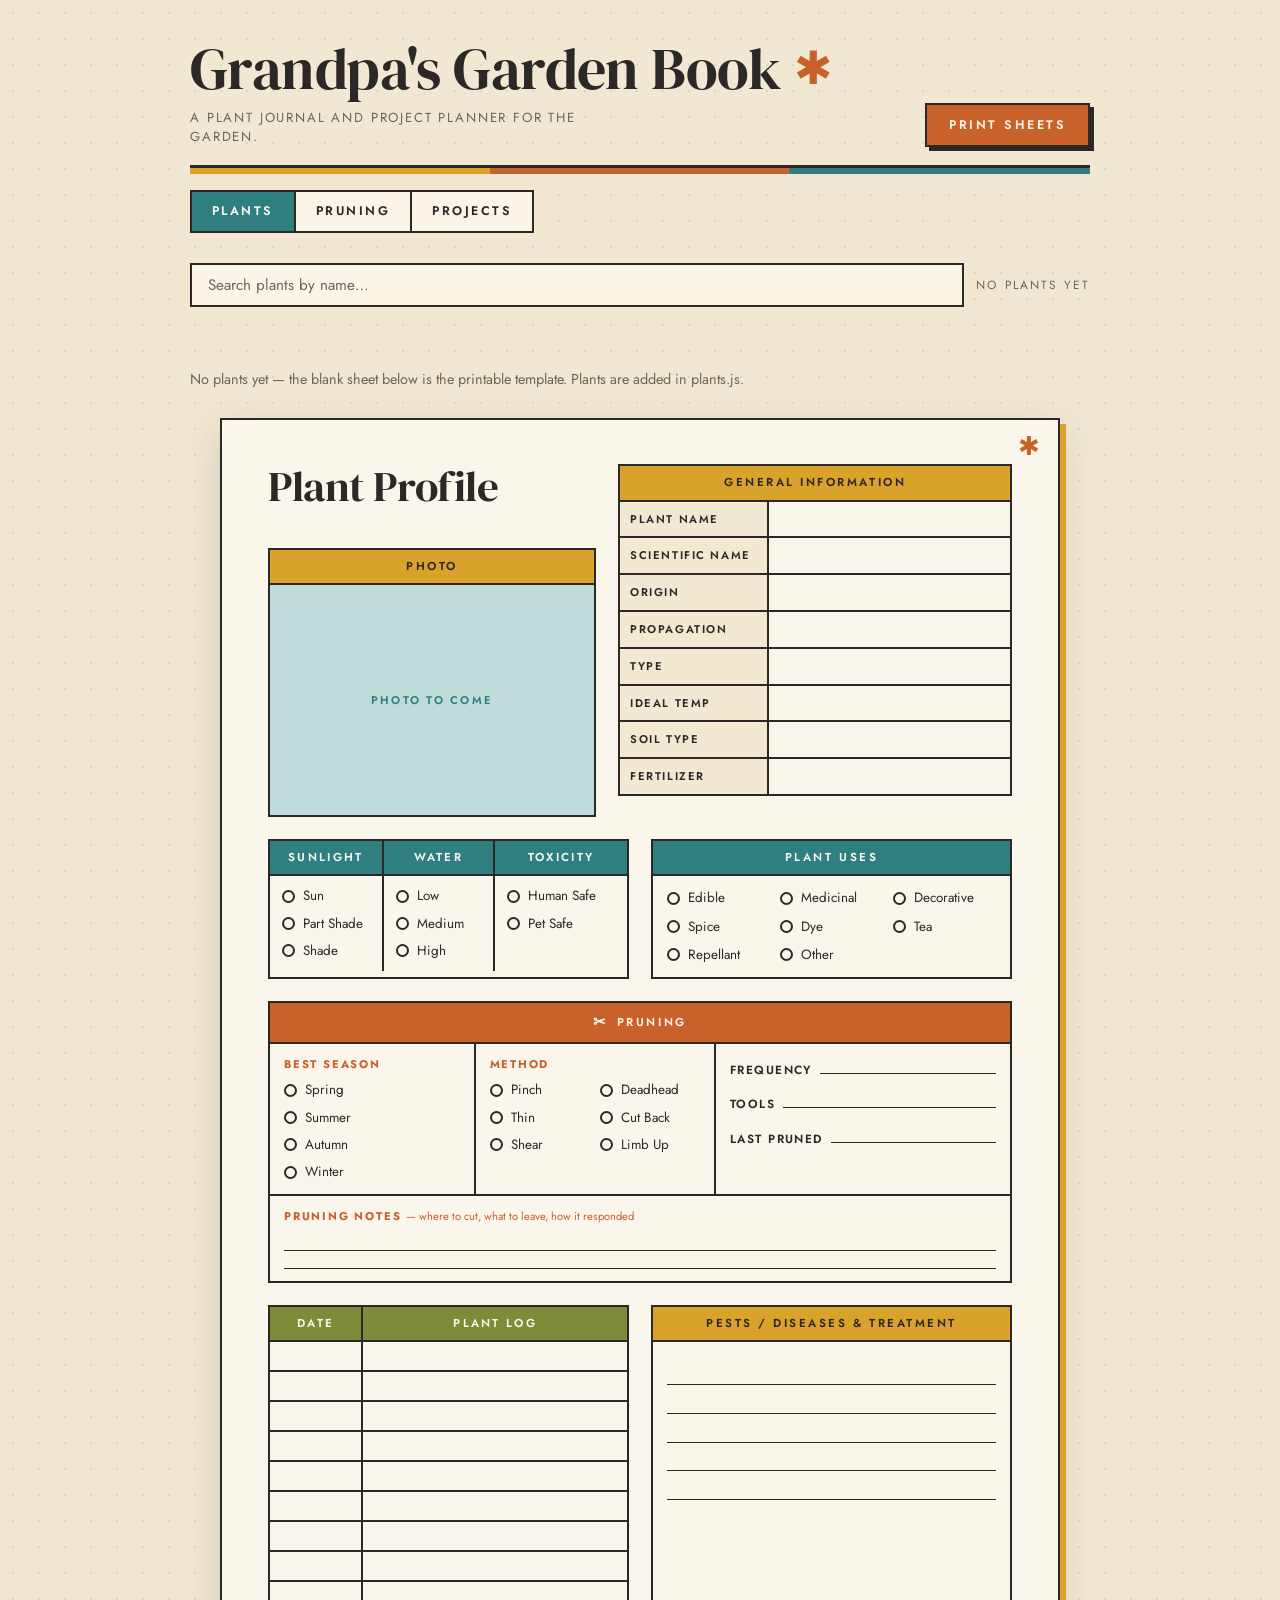
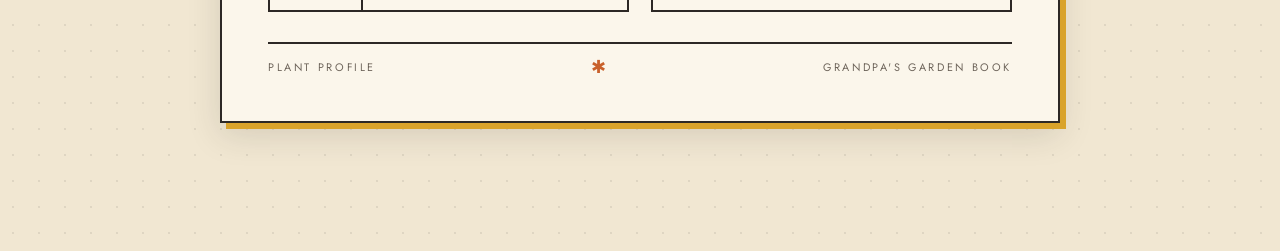
==== index.html @ 6fd049da "Restyle the site with a mid-century modern aesthetic Warm cream and walnut palette with mustard, bur" ====
<!DOCTYPE html>
<html lang="en">
<head>
<meta charset="utf-8">
<meta name="viewport" content="width=device-width, initial-scale=1">
<title>Grandpa's Garden Book</title>
<link rel="icon" href="data:image/svg+xml,<svg xmlns=%22http://www.w3.org/2000/svg%22 viewBox=%220 0 100 100%22><text y=%22.9em%22 font-size=%2290%22>🌿</text></svg>">
<link rel="preconnect" href="https://fonts.googleapis.com">
<link rel="stylesheet" href="https://fonts.googleapis.com/css2?family=DM+Serif+Display:ital@0;1&family=Jost:ital,wght@0,400;0,500;0,600;1,400&display=swap">
<link rel="stylesheet" href="styles.css">
</head>
<body>
<div class="chrome">
  <header class="site">
    <div>
      <h1 class="site-title"><a href="index.html">Grandpa's Garden Book</a> <span class="leafmark">✱</span></h1>
      <p class="site-sub">A plant journal and project planner for the garden.</p>
    </div>
    <button class="btn primary" id="print-btn">Print sheets</button>
  </header>
  <nav class="site-nav" aria-label="Sections">
    <a href="index.html" aria-current="page">Plants</a>
    <a href="pruning.html">Pruning</a>
    <a href="projects.html">Projects</a>
  </nav>
</div>

<main>
  <section class="page" id="page-profiles">
    <div class="chrome">
      <div class="toolbar">
        <div class="search-wrap">
          <input type="search" id="search" placeholder="Search plants by name…" aria-label="Search plants">
        </div>
        <span class="count" id="plant-count"></span>
      </div>
    </div>
    <div class="index-grid" id="index"></div>
    <p class="empty-note" id="empty-note" hidden></p>
    <div id="profiles"></div>
  </section>
</main>

<script src="site.js"></script>
<script src="plants.js"></script>
<script>
(function(){
  "use strict";
  var esc = GB.esc, cb = GB.cb, has = GB.has, fillLine = GB.fillLine, noteLines = GB.noteLines;

  var SUNLIGHT = ["Sun", "Part Shade", "Shade"];
  var WATER = ["Low", "Medium", "High"];
  var TOXICITY = ["Human Safe", "Pet Safe"];
  var USES = ["Edible", "Medicinal", "Decorative", "Spice", "Dye", "Tea", "Repellant", "Other"];
  var SEASONS = ["Spring", "Summer", "Autumn", "Winter"];
  var METHODS = ["Pinch", "Deadhead", "Thin", "Cut Back", "Shear", "Limb Up"];

  var plants = (typeof PLANTS !== "undefined" && Array.isArray(PLANTS)) ? PLANTS.slice() : [];
  plants.forEach(function(p, i){ p._id = p._id || (GB.slug(p.name) || "plant") + "-" + i; });
  var search = "";

  function infoRow(label, value){
    return '<tr><th scope="row">' + label + '</th><td>' + esc(value || "") + '</td></tr>';
  }
  function sortName(p){ return (p.name || "￿").toLowerCase(); }
  function visiblePlants(){
    var q = search.trim().toLowerCase();
    var list = plants.slice().sort(function(a, b){ return sortName(a) < sortName(b) ? -1 : 1; });
    if (!q) return list;
    return list.filter(function(p){
      return (p.name || "").toLowerCase().indexOf(q) !== -1 ||
             (p.scientificName || "").toLowerCase().indexOf(q) !== -1;
    });
  }

  function profileSheet(p){
    var pr = p.pruning || {};
    var log = Array.isArray(p.log) ? p.log : [];
    var logRows = "";
    var rowTotal = Math.max(9, log.length + 2);
    for (var i = 0; i < rowTotal; i++){
      var entry = log[i] || {};
      logRows += '<tr><td>' + esc(entry.date || "") + '</td><td>' + esc(entry.entry || "") + '</td></tr>';
    }

    return '' +
    '<article class="sheet" id="plant-' + esc(p._id || "blank") + '">' +
      '<div class="top-grid">' +
        '<div>' +
          '<h2 class="script-h">Plant Profile</h2>' +
          '<p class="plant-id">' + esc(p.name || "") +
            (p.scientificName ? ' <span class="sci">· ' + esc(p.scientificName) + '</span>' : '') +
          '</p>' +
          '<div class="box photo-box">' +
            '<div class="box-title">Photo</div>' +
            '<div class="photo-well">' + GB.photoImg(p.photo, p.name || "Plant photo") + '</div>' +
          '</div>' +
        '</div>' +
        '<div>' +
          '<table class="info">' +
            '<caption class="box-title">General Information</caption>' +
            infoRow("Plant Name", p.name) +
            infoRow("Scientific Name", p.scientificName) +
            infoRow("Origin", p.origin) +
            infoRow("Propagation", p.propagation) +
            infoRow("Type", p.type) +
            infoRow("Ideal Temp", p.idealTemp) +
            infoRow("Soil Type", p.soilType) +
            infoRow("Fertilizer", p.fertilizer) +
          '</table>' +
        '</div>' +
      '</div>' +

      '<div class="mid-grid">' +
        '<div class="box care-box">' +
          '<div class="care-head"><div>Sunlight</div><div>Water</div><div>Toxicity</div></div>' +
          '<div class="care-cols">' +
            '<div class="care-col"><h4>Sunlight</h4><div class="cb-row">' +
              SUNLIGHT.map(function(v){ return cb(v, p.sunlight === v); }).join("") +
            '</div></div>' +
            '<div class="care-col"><h4>Water</h4><div class="cb-row">' +
              WATER.map(function(v){ return cb(v, p.water === v); }).join("") +
            '</div></div>' +
            '<div class="care-col"><h4>Toxicity</h4><div class="cb-row">' +
              TOXICITY.map(function(v){ return cb(v, has(p.toxicity, v)); }).join("") +
            '</div></div>' +
          '</div>' +
        '</div>' +
        '<div class="box uses-box">' +
          '<div class="box-title">Plant Uses</div>' +
          '<div class="uses-grid">' +
            USES.map(function(v){ return cb(v, has(p.uses, v)); }).join("") +
          '</div>' +
        '</div>' +
      '</div>' +

      '<div class="box pruning-box">' +
        '<div class="box-title"><span class="snips" aria-hidden="true">✂</span> Pruning</div>' +
        '<div class="pruning-grid">' +
          '<div class="pruning-col">' +
            '<h4>Best Season</h4>' +
            '<div class="cb-row">' +
              SEASONS.map(function(v){ return cb(v, has(pr.seasons, v)); }).join("") +
            '</div>' +
          '</div>' +
          '<div class="pruning-col">' +
            '<h4>Method</h4>' +
            '<div class="pruning-methods">' +
              METHODS.map(function(v){ return cb(v, has(pr.methods, v)); }).join("") +
            '</div>' +
          '</div>' +
          '<div class="pruning-col">' +
            '<div class="pruning-fields">' +
              '<span class="field">Frequency ' + fillLine(pr.frequency) + '</span>' +
              '<span class="field">Tools ' + fillLine(pr.tools) + '</span>' +
              '<span class="field">Last Pruned ' + fillLine(pr.lastPruned) + '</span>' +
            '</div>' +
          '</div>' +
          '<div class="pruning-notes">' +
            '<h4>Pruning Notes <span style="font-weight:400; text-transform:none; letter-spacing:0;">— where to cut, what to leave, how it responded</span></h4>' +
            noteLines(pr.notes, 2) +
          '</div>' +
        '</div>' +
      '</div>' +

      '<div class="bottom-grid">' +
        '<div>' +
          '<table class="log">' +
            '<thead><tr><th>Date</th><th>Plant Log</th></tr></thead>' +
            '<tbody>' + logRows + '</tbody>' +
          '</table>' +
        '</div>' +
        '<div class="box">' +
          '<div class="box-title">Pests / Diseases &amp; Treatment</div>' +
          '<div class="notes-lines">' + noteLines(p.pests, 5) + '</div>' +
        '</div>' +
      '</div>' +

      '<footer class="sheet-foot"><span>Plant Profile</span><span class="leafmark">✱</span><span>Grandpa\'s Garden Book</span></footer>' +
    '</article>';
  }

  var elIndex = document.getElementById("index");
  var elProfiles = document.getElementById("profiles");
  var elCount = document.getElementById("plant-count");
  var elEmpty = document.getElementById("empty-note");

  function render(){
    var list = visiblePlants();
    var total = plants.length;

    elCount.textContent = total === 0 ? "No plants yet"
      : (list.length === total ? total + (total === 1 ? " plant" : " plants")
        : list.length + " of " + total + " plants");

    elIndex.innerHTML = list.map(function(p){
      return '<button type="button" class="index-card" data-goto="' + esc(p._id) + '">' +
        '<span class="index-thumb">' + (p.photo
          ? '<img src="' + esc(p.photo) + '" alt="" loading="lazy" onerror="this.hidden=true">'
          : '<span aria-hidden="true">🌱</span>') + '</span>' +
        '<span><span class="index-name">' + esc(p.name || "Unnamed") + '</span>' +
        (p.scientificName ? '<br><span class="index-sci">' + esc(p.scientificName) + '</span>' : '') +
        '</span></button>';
    }).join("");

    if (total === 0){
      elEmpty.hidden = false;
      elEmpty.textContent = "No plants yet — the blank sheet below is the printable template. Plants are added in plants.js.";
      elProfiles.innerHTML = profileSheet({});
    } else {
      elEmpty.hidden = list.length !== 0;
      elEmpty.textContent = "No plants match your search.";
      elProfiles.innerHTML = list.map(profileSheet).join("");
    }
  }

  document.addEventListener("click", function(ev){
    var goto = ev.target.closest("[data-goto]");
    if (!goto) return;
    var sheet = document.getElementById("plant-" + goto.getAttribute("data-goto"));
    if (sheet) sheet.scrollIntoView({ behavior: "smooth", block: "start" });
  });
  document.getElementById("search").addEventListener("input", function(ev){
    search = ev.target.value;
    render();
  });
  document.getElementById("print-btn").addEventListener("click", function(){ window.print(); });

  render();
})();
</script>
</body>
</html>
---- styles.css ----
/* =====================================================================
   Grandpa's Garden Book — shared styles
   Mid-century modern: warm cream and walnut, mustard / burnt orange /
   olive / teal accents, geometric type, colour-band headers, hard
   offset shadows, and an atomic starburst as the house mark.
   ===================================================================== */

:root{
  --desk:#F1E7D2;          /* warm cream ground */
  --desk-deep:#E3D6BA;
  --ink:#2C2825;           /* walnut charcoal */
  --ink-soft:#6E655B;
  --walnut:#5A3E2B;
  --olive:#7E8C3A;
  --olive-dark:#5F6B2A;
  --mustard:#D9A32B;
  --mustard-soft:#F1D68A;
  --orange:#C9612B;
  --orange-soft:#F2C9AE;
  --teal:#2F7F80;
  --teal-soft:#BFDCDA;
  --hairline:#CDBF9F;
  --card:#FBF5E8;
  --paper:#FBF6EB;
  --line:#2C2825;
  --shadow:6px 6px 0 var(--mustard);
  --shadow-soft:0 12px 32px rgba(44,40,37,.14);
  --font-body:"Jost", "Futura", "Century Gothic", "Trebuchet MS", sans-serif;
  --font-display:"DM Serif Display", "Bodoni MT", "Didot", Georgia, serif;
  --leaf:var(--olive);            /* kept for legacy selectors */
  --leaf-dark:var(--olive-dark);
  --clay:var(--orange);
}
@media (prefers-color-scheme: dark){
  :root:not([data-theme="light"]){
    --desk:#26221E;
    --desk-deep:#1C1916;
    --ink:#F1E7D2;
    --ink-soft:#B8AA95;
    --hairline:#4A4138;
    --card:#332D28;
    --shadow:6px 6px 0 var(--orange);
    --shadow-soft:0 12px 32px rgba(0,0,0,.5);
  }
}
:root[data-theme="dark"]{
  --desk:#26221E;
  --desk-deep:#1C1916;
  --ink:#F1E7D2;
  --ink-soft:#B8AA95;
  --hairline:#4A4138;
  --card:#332D28;
  --shadow:6px 6px 0 var(--orange);
  --shadow-soft:0 12px 32px rgba(0,0,0,.5);
}

*{ box-sizing:border-box; }
body{
  margin:0;
  background-color:var(--desk);
  /* faint atomic-era dot grid */
  background-image:radial-gradient(color-mix(in srgb, var(--ink) 9%, transparent) 1px, transparent 1.2px);
  background-size:26px 26px;
  color:var(--ink);
  font-family:var(--font-body);
  font-size:15.5px;
  line-height:1.5;
  padding-block:0 72px;
  padding-inline:16px;
}
a{ color:var(--teal); }
img{ max-width:100%; }

/* ---------- site chrome ---------- */
.chrome{ max-width:900px; margin:0 auto; }
header.site{
  display:flex;
  flex-wrap:wrap;
  align-items:flex-end;
  justify-content:space-between;
  gap:12px 24px;
  padding-block:40px 18px;
  border-bottom:3px solid var(--ink);
  margin-bottom:16px;
  position:relative;
}
header.site::after{
  /* mustard / orange / teal stripe under the rule */
  content:"";
  position:absolute;
  left:0; right:0; bottom:-9px;
  height:6px;
  background:linear-gradient(90deg, var(--mustard) 0 33.3%, var(--orange) 33.3% 66.6%, var(--teal) 66.6% 100%);
}
.site-title{
  margin:0;
  font-family:var(--font-display);
  font-weight:400;
  font-size:clamp(2.3rem, 6vw, 3.6rem);
  line-height:1;
  letter-spacing:-.01em;
  color:var(--ink);
  text-wrap:balance;
}
.site-title a{ color:inherit; text-decoration:none; }
.site-title .leafmark{ color:var(--orange); font-size:.8em; vertical-align:.1em; }
.site-sub{
  margin:10px 0 0;
  color:var(--ink-soft);
  max-width:56ch;
  font-size:.82rem;
  letter-spacing:.14em;
  text-transform:uppercase;
}

nav.site-nav{
  display:flex;
  flex-wrap:wrap;
  gap:0;
  margin:22px 0 30px;
  border:2px solid var(--ink);
  width:max-content;
  max-width:100%;
  background:var(--card);
}
nav.site-nav a{
  text-decoration:none;
  color:var(--ink);
  font-weight:600;
  font-size:.78rem;
  letter-spacing:.2em;
  text-transform:uppercase;
  padding:10px 20px;
  border-right:2px solid var(--ink);
}
nav.site-nav a:last-child{ border-right:none; }
nav.site-nav a:hover{ background:var(--mustard-soft); color:var(--ink); }
nav.site-nav a[aria-current="page"]{ color:#FBF6EB; background:var(--teal); }
nav.site-nav a:focus-visible{ outline:2px solid var(--orange); outline-offset:-4px; }

.btn{
  font-family:var(--font-body);
  font-weight:600;
  font-size:.78rem;
  letter-spacing:.2em;
  text-transform:uppercase;
  border-radius:0;
  padding:11px 22px;
  cursor:pointer;
  border:2px solid var(--ink);
  background:var(--card);
  color:var(--ink);
  text-decoration:none;
  display:inline-block;
  box-shadow:4px 4px 0 var(--ink);
  transition:transform .08s, box-shadow .08s;
}
.btn:hover{ transform:translate(2px, 2px); box-shadow:2px 2px 0 var(--ink); }
.btn:active{ transform:translate(4px, 4px); box-shadow:none; }
.btn.primary{ background:var(--orange); color:#FBF6EB; }
.btn:focus-visible{ outline:2px solid var(--teal); outline-offset:3px; }
.btn.small{ padding:5px 14px; font-size:.68rem; box-shadow:3px 3px 0 var(--ink); }
.btn.danger{ background:var(--orange-soft); }

/* ---------- toolbar + index ---------- */
.toolbar{
  display:flex;
  flex-wrap:wrap;
  align-items:center;
  gap:12px;
  margin-bottom:22px;
}
.search-wrap{ flex:1; min-width:200px; position:relative; }
.search-wrap input{
  width:100%;
  font-family:var(--font-body);
  font-size:.95rem;
  color:var(--ink);
  background:var(--card);
  border:2px solid var(--ink);
  border-radius:0;
  padding:9px 16px;
}
.search-wrap input::placeholder{ color:var(--ink-soft); }
.search-wrap input:focus-visible{ outline:none; box-shadow:4px 4px 0 var(--mustard); }
.count{
  font-size:.74rem;
  letter-spacing:.18em;
  text-transform:uppercase;
  color:var(--ink-soft);
  white-space:nowrap;
}

.index-grid{
  display:grid;
  grid-template-columns:repeat(auto-fill, minmax(200px, 1fr));
  gap:14px;
  max-width:900px;
  margin:0 auto 40px;
}
.index-card{
  display:flex;
  align-items:center;
  gap:12px;
  text-align:left;
  font-family:var(--font-body);
  background:var(--card);
  border:2px solid var(--ink);
  border-radius:0;
  padding:10px 12px;
  cursor:pointer;
  color:var(--ink);
  box-shadow:4px 4px 0 var(--olive);
}
.index-card:hover{ box-shadow:4px 4px 0 var(--mustard); }
.index-card:focus-visible{ outline:2px solid var(--teal); outline-offset:2px; }
.index-thumb{
  width:46px; height:46px;
  flex:none;
  border-radius:50%;
  background:var(--mustard);
  border:2px solid var(--ink);
  overflow:hidden;
  display:flex;
  align-items:center;
  justify-content:center;
  font-size:1.2rem;
}
.index-thumb img{ width:100%; height:100%; object-fit:cover; display:block; }
.index-name{ font-weight:600; font-size:.95rem; line-height:1.25; }
.index-sci{ font-style:italic; font-size:.78rem; color:var(--ink-soft); line-height:1.3; font-family:var(--font-display); }
.empty-note{
  max-width:900px;
  margin:0 auto 28px;
  color:var(--ink-soft);
  font-size:.9rem;
}

/* ---------- printable sheets ---------- */
/* Sheets are paper: they stay cream in both themes, like the printed page they become. */
.sheet{
  background:var(--paper);
  color:#2C2825;
  max-width:840px;
  margin:0 auto 56px;
  padding:44px 46px 40px;
  border:2px solid #2C2825;
  box-shadow:var(--shadow), var(--shadow-soft);
  border-radius:0;
  position:relative;
}
.sheet, .sheet *{ --line:#2C2825; }
.sheet a{ color:#2F7F80; }
.sheet::before{
  /* starburst in the corner */
  content:"✱";
  position:absolute;
  top:14px; right:18px;
  font-size:1.6rem;
  line-height:1;
  color:var(--orange);
}

.script-h{
  font-family:var(--font-display);
  font-weight:400;
  font-size:2.7rem;
  line-height:1;
  letter-spacing:-.01em;
  margin:0 0 6px;
  color:#2C2825;
}
.plant-id{
  font-weight:600;
  font-size:.82rem;
  letter-spacing:.16em;
  text-transform:uppercase;
  margin:2px 0 0;
  min-height:1.4em;
}
.plant-id .sci{
  font-weight:400;
  font-style:italic;
  color:#6E655B;
  text-transform:none;
  letter-spacing:0;
  font-family:var(--font-display);
  font-size:1rem;
}

.box{ border:2px solid var(--line); background:#FBF6EB; }
.box-title{
  font-weight:600;
  font-size:.72rem;
  letter-spacing:.22em;
  text-transform:uppercase;
  text-align:center;
  border-bottom:2px solid var(--line);
  padding:8px 10px;
  background:var(--mustard);
  color:#2C2825;
}

.top-grid{
  display:grid;
  grid-template-columns:5fr 6fr;
  gap:22px;
  margin-bottom:22px;
}
.photo-box{ margin-top:16px; display:flex; flex-direction:column; }
.photo-well{
  flex:1;
  min-height:230px;
  display:flex;
  align-items:center;
  justify-content:center;
  overflow:hidden;
  background:var(--teal-soft);
}
.photo-well img{ width:100%; height:100%; object-fit:cover; display:block; }
.photo-hint{
  font-size:.7rem;
  letter-spacing:.2em;
  color:#2F7F80;
  text-transform:uppercase;
  font-weight:600;
}

table.info{ width:100%; border-collapse:collapse; }
table.info caption{
  caption-side:top;
  border:2px solid var(--line);
  border-bottom:none;
}
table.info th{
  font-weight:600;
  font-size:.7rem;
  letter-spacing:.14em;
  text-transform:uppercase;
  text-align:left;
  width:38%;
  padding:9px 10px;
  border:2px solid var(--line);
  background:#F3E9D3;
}
table.info td{ border:2px solid var(--line); padding:9px 10px; font-size:.9rem; }

.cb-row{ display:flex; flex-direction:column; gap:7px; }
.cb{ display:flex; align-items:center; gap:8px; font-size:.84rem; }
.cb .sq{
  width:13px; height:13px;
  border:2px solid var(--line);
  border-radius:50%;
  flex:none;
  display:inline-flex;
  align-items:center;
  justify-content:center;
  font-size:11px;
  line-height:1;
}
.cb.checked .sq{ background:var(--orange); border-color:var(--orange); }

.mid-grid{
  display:grid;
  grid-template-columns:1fr 1fr;
  gap:22px;
  margin-bottom:22px;
}
.care-box .care-cols{ display:grid; grid-template-columns:1fr 1fr 1.2fr; }
.care-box .care-col{ padding:10px 12px; }
.care-box .care-col + .care-col{ border-left:2px solid var(--line); }
.care-box .care-col h4, .uses-box h4{
  margin:0 0 8px;
  font-size:.7rem;
  letter-spacing:.14em;
  text-transform:uppercase;
}
.care-head{ display:grid; grid-template-columns:1fr 1fr 1.2fr; border-bottom:2px solid var(--line); background:var(--teal); color:#FBF6EB; }
.care-head div{
  font-weight:600;
  font-size:.72rem;
  letter-spacing:.2em;
  text-transform:uppercase;
  text-align:center;
  padding:8px 4px;
}
.care-head div + div{ border-left:2px solid var(--line); }
.uses-box .box-title{ background:var(--teal); color:#FBF6EB; }

.uses-grid{
  display:grid;
  grid-template-columns:repeat(3, 1fr);
  gap:8px 10px;
  padding:12px 14px;
}

/* ---------- pruning section (burnt orange accent) ---------- */
.pruning-box{ border-color:var(--line); margin-bottom:22px; }
.pruning-box .box-title{
  background:var(--orange);
  color:#FBF6EB;
  display:flex;
  align-items:center;
  justify-content:center;
  gap:8px;
}
.pruning-box .box-title .snips{ font-size:.95rem; }
.pruning-grid{ display:grid; grid-template-columns:1.1fr 1.3fr 1.6fr; }
.pruning-col{ padding:12px 14px; }
.pruning-col + .pruning-col{ border-left:2px solid var(--line); }
.pruning-col h4, .pruning-notes h4{
  margin:0 0 8px;
  font-size:.7rem;
  letter-spacing:.16em;
  text-transform:uppercase;
  color:var(--orange);
}
.pruning-methods{ display:grid; grid-template-columns:1fr 1fr; gap:7px 10px; }
.pruning-fields{ display:flex; flex-direction:column; gap:12px; }
.field{
  display:flex;
  align-items:baseline;
  gap:8px;
  font-size:.74rem;
  font-weight:600;
  letter-spacing:.12em;
  text-transform:uppercase;
}
.field .fill-line{ flex:1; }
.fill-line{
  border-bottom:1.5px solid var(--line);
  min-height:1.25em;
  font-family:var(--font-body);
  font-weight:400;
  font-size:.9rem;
  letter-spacing:0;
  text-transform:none;
}
.pruning-notes{ grid-column:1 / -1; border-top:2px solid var(--line); padding:12px 14px; }

.bottom-grid{ display:grid; grid-template-columns:1fr 1fr; gap:22px; }
table.log{ width:100%; border-collapse:collapse; }
table.log th{
  font-weight:600;
  font-size:.72rem;
  letter-spacing:.2em;
  text-transform:uppercase;
  border:2px solid var(--line);
  padding:8px 8px;
  background:var(--olive);
  color:#FBF6EB;
}
table.log th:first-child{ width:26%; }
table.log td{
  border:2px solid var(--line);
  padding:0 8px;
  height:30px;
  font-size:.88rem;
}
.notes-lines{ padding:14px; display:flex; flex-direction:column; }
.notes-lines .fill-line{ min-height:2em; display:flex; align-items:flex-end; padding-bottom:2px; }
.notes-lines .fill-line.filled-text{ border-bottom-color:transparent; display:block; }

.sheet-foot{
  display:flex;
  justify-content:space-between;
  align-items:center;
  margin-top:30px;
  padding-top:10px;
  border-top:2px solid var(--line);
  font-size:.68rem;
  letter-spacing:.24em;
  text-transform:uppercase;
  color:#6E655B;
}
.sheet-foot .leafmark{ color:var(--orange); font-size:1.1rem; }

/* ---------- pruning guide page ---------- */
.guide-grid{
  display:grid;
  grid-template-columns:repeat(auto-fit, minmax(230px, 1fr));
  gap:14px;
  margin-bottom:22px;
}
.guide-card{
  border:2px solid var(--line);
  padding:14px 16px;
  background:#FBF6EB;
  position:relative;
}
.guide-card:nth-child(6n+1){ box-shadow:4px 4px 0 var(--mustard); }
.guide-card:nth-child(6n+2){ box-shadow:4px 4px 0 var(--teal); }
.guide-card:nth-child(6n+3){ box-shadow:4px 4px 0 var(--olive); }
.guide-card:nth-child(6n+4){ box-shadow:4px 4px 0 var(--orange); }
.guide-card:nth-child(6n+5){ box-shadow:4px 4px 0 var(--teal); }
.guide-card:nth-child(6n+6){ box-shadow:4px 4px 0 var(--mustard); }
.guide-card h3{
  margin:0 0 6px;
  font-family:var(--font-display);
  font-weight:400;
  font-size:1.35rem;
  letter-spacing:0;
  text-transform:none;
  color:var(--orange);
}
.guide-card p{ margin:0; font-size:.88rem; }
.guide-card .when{ font-size:.78rem; color:#6E655B; margin-top:6px; font-style:italic; }
table.calendar{ width:100%; border-collapse:collapse; margin-bottom:22px; }
table.calendar th, table.calendar td{
  border:2px solid var(--line);
  padding:9px 10px;
  font-size:.86rem;
  vertical-align:top;
  text-align:left;
}
table.calendar th{
  font-size:.7rem;
  letter-spacing:.16em;
  text-transform:uppercase;
  width:18%;
  color:#FBF6EB;
}
table.calendar tr:nth-child(1) th{ background:var(--teal); }
table.calendar tr:nth-child(2) th{ background:var(--olive); }
table.calendar tr:nth-child(3) th{ background:var(--mustard); color:#2C2825; }
table.calendar tr:nth-child(4) th{ background:var(--orange); }
table.calendar td ul{ margin:0; padding-left:18px; }
.rule-list{ margin:0; padding-left:20px; font-size:.9rem; }
.rule-list li{ margin-bottom:6px; }
.rule-list li::marker{ color:var(--orange); font-weight:600; }
table.schedule{ width:100%; border-collapse:collapse; }
table.schedule th, table.schedule td{
  border:2px solid var(--line);
  padding:7px 9px;
  font-size:.84rem;
  text-align:left;
  vertical-align:top;
}
table.schedule th{ font-size:.7rem; letter-spacing:.16em; text-transform:uppercase; background:#F3E9D3; }
table.schedule td.blank{ height:30px; }

/* ---------- projects ---------- */
.project-grid{
  display:grid;
  grid-template-columns:repeat(auto-fill, minmax(250px, 1fr));
  gap:22px;
  max-width:900px;
  margin:0 auto 44px;
}
.project-card{
  display:flex;
  flex-direction:column;
  background:var(--card);
  border:2px solid var(--ink);
  border-radius:0;
  overflow:hidden;
  color:var(--ink);
  text-decoration:none;
  box-shadow:6px 6px 0 var(--olive);
  transition:transform .08s, box-shadow .08s;
}
.project-card:nth-child(3n+2){ box-shadow:6px 6px 0 var(--teal); }
.project-card:nth-child(3n+3){ box-shadow:6px 6px 0 var(--orange); }
.project-card:hover{ transform:translate(2px, 2px); box-shadow:4px 4px 0 var(--mustard); }
.project-card:focus-visible{ outline:2px solid var(--teal); outline-offset:3px; }
.project-cover{
  aspect-ratio:16 / 10;
  max-width:100%;
  background:var(--teal-soft);
  border-bottom:2px solid var(--ink);
  display:flex;
  align-items:center;
  justify-content:center;
  overflow:hidden;
  font-size:2rem;
}
.project-cover img{ width:100%; height:100%; object-fit:cover; display:block; }
.project-body{ padding:14px 16px 16px; display:flex; flex-direction:column; gap:6px; flex:1; }
.project-title{ font-family:var(--font-display); font-weight:400; font-size:1.4rem; line-height:1.15; margin:0; }
.project-summary{ margin:0; font-size:.88rem; color:var(--ink-soft); flex:1; }
.project-meta{
  display:flex;
  flex-wrap:wrap;
  gap:6px 12px;
  font-size:.7rem;
  letter-spacing:.14em;
  text-transform:uppercase;
  color:var(--ink-soft);
  margin-top:4px;
}
.badge{
  display:inline-block;
  font-size:.66rem;
  font-weight:600;
  letter-spacing:.18em;
  text-transform:uppercase;
  padding:4px 10px;
  border-radius:0;
  background:var(--mustard);
  color:#2C2825;
}
.badge.planned{ background:var(--mustard); color:#2C2825; }
.badge.progress{ background:var(--orange); color:#FBF6EB; }
.badge.done{ background:var(--olive); color:#FBF6EB; }
.progress-bar{
  height:8px;
  background:var(--desk-deep);
  border:2px solid var(--ink);
  border-radius:0;
  overflow:hidden;
  margin-top:6px;
}
.progress-bar span{ display:block; height:100%; background:var(--orange); }

/* project sheet */
.project-head{ margin-bottom:18px; padding-right:40px; }
.project-head h1.script-h{ font-size:2.8rem; }
.project-tags{ display:flex; flex-wrap:wrap; gap:8px; align-items:center; margin:10px 0 0; }
.project-tags .meta-item{ font-size:.74rem; letter-spacing:.14em; text-transform:uppercase; color:#6E655B; }
.project-intro{ margin:14px 0 0; font-size:.98rem; max-width:64ch; }
.hero{
  border:2px solid var(--line);
  margin:18px 0 22px;
  min-height:220px;
  max-height:420px;
  display:flex;
  align-items:center;
  justify-content:center;
  overflow:hidden;
  background:var(--teal-soft);
  box-shadow:6px 6px 0 var(--teal);
}
.hero img{ width:100%; height:100%; max-height:420px; object-fit:cover; display:block; }
.gallery{
  display:grid;
  grid-template-columns:repeat(auto-fill, minmax(150px, 1fr));
  gap:12px;
  padding:14px;
}
.gallery figure{ margin:0; }
.gallery .gal-img{
  aspect-ratio:4 / 3;
  max-width:100%;
  border:2px solid var(--line);
  overflow:hidden;
  background:var(--mustard-soft);
  display:flex;
  align-items:center;
  justify-content:center;
}
.gallery figure:nth-child(3n+2) .gal-img{ background:var(--teal-soft); }
.gallery figure:nth-child(3n+3) .gal-img{ background:var(--orange-soft); }
.gallery .gal-img .photo-hint{ color:#2C2825; }
.gallery .gal-img img{ width:100%; height:100%; object-fit:cover; display:block; }
.gallery figcaption{ font-size:.78rem; color:#6E655B; margin-top:5px; font-style:italic; }

.section-box{ margin-bottom:22px; }
.section-box .box-title{ display:flex; align-items:center; justify-content:center; gap:8px; }
.section-box .box-title .tally{ font-weight:400; letter-spacing:.06em; text-transform:none; opacity:.85; }
/* alternate colour bands down the project page
   (the project head and hero are the first two divs, so counting starts at 3) */
.section-box:nth-of-type(3) .box-title{ background:var(--orange); color:#FBF6EB; }   /* to-do */
.section-box:nth-of-type(4) .box-title{ background:var(--teal); color:#FBF6EB; }     /* photos */
.section-box:nth-of-type(5) .box-title{ background:var(--mustard); color:#2C2825; }  /* budget */
.section-box:nth-of-type(6) .box-title{ background:var(--olive); color:#FBF6EB; }    /* shopping */
.section-box:nth-of-type(7) .box-title{ background:var(--walnut); color:#FBF6EB; }   /* notes */

.todo-list{ list-style:none; margin:0; padding:6px 14px 10px; }
.todo-list li{
  display:flex;
  align-items:flex-start;
  gap:12px;
  padding:10px 0;
  border-bottom:1.5px solid #DCCFB3;
  font-size:.94rem;
}
.todo-list li:last-child{ border-bottom:none; }
.todo-list input[type="checkbox"]{
  appearance:none;
  width:18px; height:18px;
  margin:2px 0 0;
  border:2px solid #2C2825;
  border-radius:50%;
  background:#FBF6EB;
  flex:none;
  cursor:pointer;
  display:inline-grid;
  place-content:center;
}
.todo-list input[type="checkbox"]::before{
  content:"";
  width:10px; height:10px;
  border-radius:50%;
  background:var(--orange);
  transform:scale(0);
  transition:transform .1s;
}
.todo-list input[type="checkbox"]:checked::before{ transform:scale(1); }
.todo-list input[type="checkbox"]:focus-visible{ outline:2px solid var(--teal); outline-offset:2px; }
.todo-list label{ flex:1; cursor:pointer; }
.todo-list li.done label{ text-decoration:line-through; color:#8C8274; }
.todo-list .todo-note{ display:block; font-size:.8rem; color:#6E655B; }
.todo-list .todo-when{ font-size:.68rem; letter-spacing:.14em; text-transform:uppercase; color:var(--teal); font-weight:600; white-space:nowrap; margin-top:5px; }

table.money{ width:100%; border-collapse:collapse; }
table.money th, table.money td{
  border:2px solid var(--line);
  padding:7px 9px;
  font-size:.86rem;
  text-align:left;
  vertical-align:top;
}
table.money th{ font-size:.68rem; letter-spacing:.16em; text-transform:uppercase; background:#F3E9D3; }
table.money td.num, table.money th.num{ text-align:right; white-space:nowrap; font-variant-numeric:tabular-nums; }
table.money tfoot td{ font-weight:600; background:var(--mustard-soft); }
table.money td.muted{ color:#8C8274; }
table.money tr.bought td:not(.check){ text-decoration:line-through; color:#8C8274; }
table.money td.check{ text-align:center; width:38px; }
table.money td.check input{
  appearance:none;
  width:16px; height:16px;
  border:2px solid #2C2825;
  border-radius:50%;
  background:#FBF6EB;
  margin:0;
  cursor:pointer;
  display:inline-grid;
  place-content:center;
  vertical-align:middle;
}
table.money td.check input::before{
  content:"";
  width:8px; height:8px;
  border-radius:50%;
  background:var(--olive);
  transform:scale(0);
}
table.money td.check input:checked::before{ transform:scale(1); }
table.money td.check input:focus-visible{ outline:2px solid var(--teal); outline-offset:2px; }
.budget-summary{
  display:grid;
  grid-template-columns:repeat(auto-fit, minmax(140px, 1fr));
  gap:0;
  border-bottom:2px solid var(--line);
}
.budget-summary div{ padding:12px 14px; }
.budget-summary div + div{ border-left:2px solid var(--line); }
.budget-summary .lbl{ display:block; font-size:.64rem; letter-spacing:.18em; text-transform:uppercase; color:#6E655B; }
.budget-summary .val{ font-family:var(--font-display); font-size:1.6rem; line-height:1.2; }
.budget-summary .val.over{ color:var(--orange); }
.budget-summary .val.under{ color:var(--olive-dark); }
.local-note{ font-size:.76rem; color:#8C8274; padding:0 14px 10px; margin:0; font-style:italic; }
.back-link{ font-size:.74rem; letter-spacing:.2em; text-transform:uppercase; font-weight:600; text-decoration:none; display:inline-block; margin-bottom:18px; color:var(--teal); }
.back-link:hover{ color:var(--orange); }
.not-found{ text-align:center; padding:40px 20px; }

/* ---------- responsive ---------- */
@media (max-width: 700px){
  .sheet{ padding:26px 18px; box-shadow:4px 4px 0 var(--mustard); }
  .sheet::before{ top:10px; right:12px; font-size:1.2rem; }
  .top-grid, .mid-grid, .bottom-grid{ grid-template-columns:1fr; }
  .pruning-grid{ grid-template-columns:1fr; }
  .pruning-col + .pruning-col{ border-left:none; border-top:2px solid var(--line); }
  .care-box .care-cols{ grid-template-columns:1fr; }
  .care-box .care-col + .care-col{ border-left:none; border-top:2px solid var(--line); }
  .care-head{ display:none; }
  .care-box .care-col h4{ display:block; }
  .budget-summary div + div{ border-left:none; border-top:2px solid var(--line); }
  .table-scroll{ overflow-x:auto; }
  nav.site-nav{ width:100%; }
  nav.site-nav a{ flex:1; text-align:center; padding:10px 8px; }
}
@media (min-width: 701px){
  .care-box .care-col h4{ display:none; }
}

/* ---------- print ---------- */
@media print{
  body{ background:#fff; padding:0; }
  header.site, nav.site-nav, .toolbar, .index-grid, .project-grid, .empty-note,
  .btn, .sheet-actions, .photo-hint, .back-link, .local-note{ display:none !important; }
  .sheet{
    box-shadow:none;
    border:none;
    border-radius:0;
    max-width:none;
    margin:0;
    padding:24px 8mm;
    break-after:page;
    background:#fff;
  }
  .box, .guide-card{ background:#fff; }
  .box-title, table.log th, .care-head, table.calendar th{ print-color-adjust:exact; -webkit-print-color-adjust:exact; }
  .hero{ max-height:300px; box-shadow:none; }
}
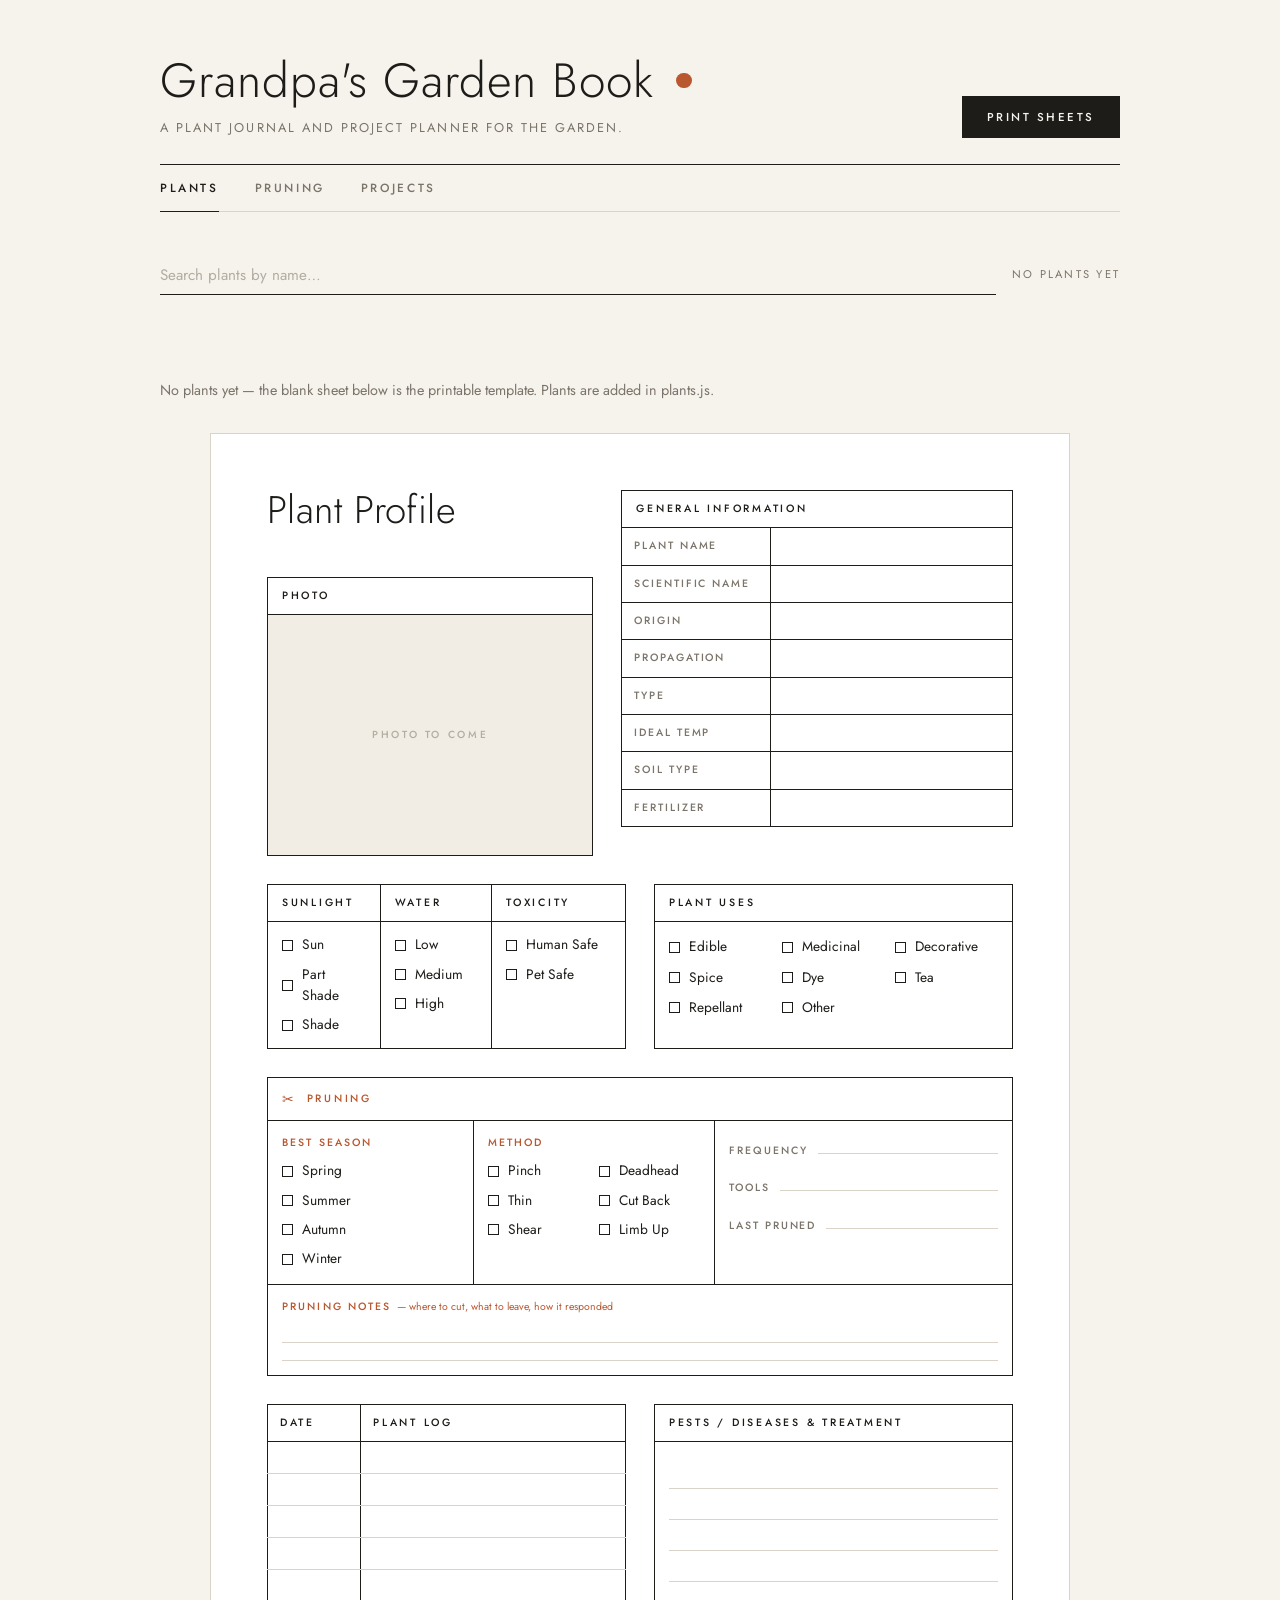
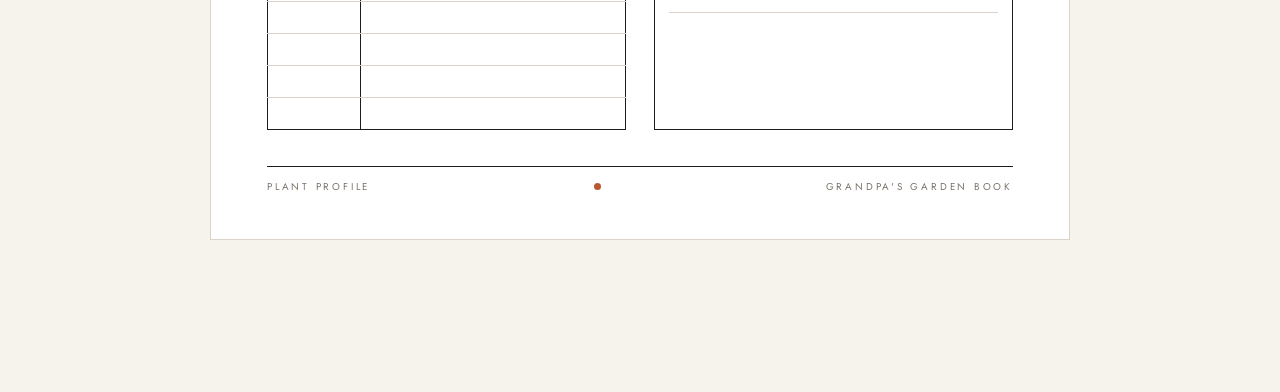
==== commit 26b97017: "Refine the mid-century look toward a quiet showroom style Warm white ground, hairline rules, light-w" ====
--- a/index.html
+++ b/index.html
@@ -6,7 +6,7 @@
 <title>Grandpa's Garden Book</title>
 <link rel="icon" href="data:image/svg+xml,<svg xmlns=%22http://www.w3.org/2000/svg%22 viewBox=%220 0 100 100%22><text y=%22.9em%22 font-size=%2290%22>🌿</text></svg>">
 <link rel="preconnect" href="https://fonts.googleapis.com">
-<link rel="stylesheet" href="https://fonts.googleapis.com/css2?family=DM+Serif+Display:ital@0;1&family=Jost:ital,wght@0,400;0,500;0,600;1,400&display=swap">
+<link rel="stylesheet" href="https://fonts.googleapis.com/css2?family=Jost:ital,wght@0,300;0,400;0,500;1,400&display=swap">
 <link rel="stylesheet" href="styles.css">
 </head>
 <body>
--- a/styles.css
+++ b/styles.css
@@ -1,191 +1,191 @@
 /* =====================================================================
    Grandpa's Garden Book — shared styles
-   Mid-century modern: warm cream and walnut, mustard / burnt orange /
-   olive / teal accents, geometric type, colour-band headers, hard
-   offset shadows, and an atomic starburst as the house mark.
+   Mid-century modern, showroom edition: warm white space, hairline
+   rules, a light geometric typeface, walnut and terracotta as the only
+   colour, photographs left to speak for themselves.
    ===================================================================== */
 
 :root{
-  --desk:#F1E7D2;          /* warm cream ground */
-  --desk-deep:#E3D6BA;
-  --ink:#2C2825;           /* walnut charcoal */
-  --ink-soft:#6E655B;
-  --walnut:#5A3E2B;
-  --olive:#7E8C3A;
-  --olive-dark:#5F6B2A;
-  --mustard:#D9A32B;
-  --mustard-soft:#F1D68A;
-  --orange:#C9612B;
-  --orange-soft:#F2C9AE;
-  --teal:#2F7F80;
-  --teal-soft:#BFDCDA;
-  --hairline:#CDBF9F;
-  --card:#FBF5E8;
-  --paper:#FBF6EB;
-  --line:#2C2825;
-  --shadow:6px 6px 0 var(--mustard);
-  --shadow-soft:0 12px 32px rgba(44,40,37,.14);
-  --font-body:"Jost", "Futura", "Century Gothic", "Trebuchet MS", sans-serif;
-  --font-display:"DM Serif Display", "Bodoni MT", "Didot", Georgia, serif;
-  --leaf:var(--olive);            /* kept for legacy selectors */
-  --leaf-dark:var(--olive-dark);
-  --clay:var(--orange);
+  --ground:#F6F3ED;        /* warm white */
+  --ground-deep:#ECE7DD;
+  --paper:#FFFFFF;
+  --ink:#1E1C19;
+  --ink-soft:#7B746A;
+  --ink-faint:#B3ACA0;
+  --hairline:#DAD4C8;
+  --rule:#1E1C19;
+  --walnut:#6B4B33;
+  --terracotta:#B9572F;
+  --terracotta-tint:#F4E6DE;
+  --olive:#6F7A4C;
+  --ochre:#C99A3A;
+  --line:#1E1C19;
+  --font:"Jost", "Futura", "Avenir Next", "Century Gothic", "Helvetica Neue", Arial, sans-serif;
+  --font-display:var(--font);
+  /* legacy tokens still referenced in a few places */
+  --desk:var(--ground);
+  --desk-deep:var(--ground-deep);
+  --card:var(--paper);
+  --leaf:var(--olive);
+  --leaf-dark:var(--olive);
+  --clay:var(--terracotta);
+  --font-body:var(--font);
 }
 @media (prefers-color-scheme: dark){
   :root:not([data-theme="light"]){
-    --desk:#26221E;
-    --desk-deep:#1C1916;
-    --ink:#F1E7D2;
-    --ink-soft:#B8AA95;
-    --hairline:#4A4138;
-    --card:#332D28;
-    --shadow:6px 6px 0 var(--orange);
-    --shadow-soft:0 12px 32px rgba(0,0,0,.5);
+    --ground:#1B1917;
+    --ground-deep:#131211;
+    --paper:#232120;
+    --ink:#EFEAE1;
+    --ink-soft:#A39B8F;
+    --ink-faint:#5E574E;
+    --hairline:#3A3733;
+    --terracotta-tint:#3A2A22;
   }
 }
 :root[data-theme="dark"]{
-  --desk:#26221E;
-  --desk-deep:#1C1916;
-  --ink:#F1E7D2;
-  --ink-soft:#B8AA95;
-  --hairline:#4A4138;
-  --card:#332D28;
-  --shadow:6px 6px 0 var(--orange);
-  --shadow-soft:0 12px 32px rgba(0,0,0,.5);
+  --ground:#1B1917;
+  --ground-deep:#131211;
+  --paper:#232120;
+  --ink:#EFEAE1;
+  --ink-soft:#A39B8F;
+  --ink-faint:#5E574E;
+  --hairline:#3A3733;
+  --terracotta-tint:#3A2A22;
 }
 
 *{ box-sizing:border-box; }
+html{ -webkit-font-smoothing:antialiased; }
 body{
   margin:0;
-  background-color:var(--desk);
-  /* faint atomic-era dot grid */
-  background-image:radial-gradient(color-mix(in srgb, var(--ink) 9%, transparent) 1px, transparent 1.2px);
-  background-size:26px 26px;
+  background:var(--ground);
   color:var(--ink);
-  font-family:var(--font-body);
+  font-family:var(--font);
+  font-weight:400;
   font-size:15.5px;
-  line-height:1.5;
-  padding-block:0 72px;
-  padding-inline:16px;
-}
-a{ color:var(--teal); }
+  line-height:1.55;
+  padding-block:0 96px;
+  padding-inline:20px;
+}
+a{ color:var(--ink); text-underline-offset:3px; text-decoration-thickness:1px; }
+a:hover{ color:var(--terracotta); }
 img{ max-width:100%; }
 
 /* ---------- site chrome ---------- */
-.chrome{ max-width:900px; margin:0 auto; }
+.chrome{ max-width:960px; margin:0 auto; }
 header.site{
-  display:flex;
-  flex-wrap:wrap;
-  align-items:flex-end;
-  justify-content:space-between;
-  gap:12px 24px;
-  padding-block:40px 18px;
-  border-bottom:3px solid var(--ink);
-  margin-bottom:16px;
-  position:relative;
-}
-header.site::after{
-  /* mustard / orange / teal stripe under the rule */
-  content:"";
-  position:absolute;
-  left:0; right:0; bottom:-9px;
-  height:6px;
-  background:linear-gradient(90deg, var(--mustard) 0 33.3%, var(--orange) 33.3% 66.6%, var(--teal) 66.6% 100%);
+  display:grid;
+  grid-template-columns:1fr auto;
+  align-items:end;
+  gap:12px 32px;
+  padding-block:56px 26px;
+  margin-bottom:0;
 }
 .site-title{
   margin:0;
-  font-family:var(--font-display);
-  font-weight:400;
-  font-size:clamp(2.3rem, 6vw, 3.6rem);
-  line-height:1;
-  letter-spacing:-.01em;
+  font-family:var(--font);
+  font-weight:300;
+  font-size:clamp(2rem, 5vw, 3rem);
+  line-height:1.05;
+  letter-spacing:.02em;
   color:var(--ink);
   text-wrap:balance;
 }
 .site-title a{ color:inherit; text-decoration:none; }
-.site-title .leafmark{ color:var(--orange); font-size:.8em; vertical-align:.1em; }
+.site-title a:hover{ color:inherit; }
+.site-title .leafmark{
+  display:inline-block;
+  width:.32em; height:.32em;
+  border-radius:50%;
+  background:var(--terracotta);
+  vertical-align:.18em;
+  margin-left:.15em;
+  font-size:1em;
+  color:transparent;
+  overflow:hidden;
+}
 .site-sub{
-  margin:10px 0 0;
+  margin:12px 0 0;
   color:var(--ink-soft);
-  max-width:56ch;
-  font-size:.82rem;
-  letter-spacing:.14em;
+  max-width:60ch;
+  font-size:.8rem;
+  font-weight:400;
+  letter-spacing:.16em;
   text-transform:uppercase;
 }
 
 nav.site-nav{
   display:flex;
   flex-wrap:wrap;
-  gap:0;
-  margin:22px 0 30px;
-  border:2px solid var(--ink);
-  width:max-content;
-  max-width:100%;
-  background:var(--card);
+  justify-content:flex-start;
+  gap:0 36px;
+  margin:0 0 44px;
+  border-top:1px solid var(--rule);
+  border-bottom:1px solid var(--hairline);
 }
 nav.site-nav a{
   text-decoration:none;
-  color:var(--ink);
-  font-weight:600;
-  font-size:.78rem;
-  letter-spacing:.2em;
-  text-transform:uppercase;
-  padding:10px 20px;
-  border-right:2px solid var(--ink);
-}
-nav.site-nav a:last-child{ border-right:none; }
-nav.site-nav a:hover{ background:var(--mustard-soft); color:var(--ink); }
-nav.site-nav a[aria-current="page"]{ color:#FBF6EB; background:var(--teal); }
-nav.site-nav a:focus-visible{ outline:2px solid var(--orange); outline-offset:-4px; }
+  color:var(--ink-soft);
+  font-weight:500;
+  font-size:.74rem;
+  letter-spacing:.22em;
+  text-transform:uppercase;
+  padding:14px 0 13px;
+  border-bottom:1px solid transparent;
+  margin-bottom:-1px;
+}
+nav.site-nav a:hover{ color:var(--ink); }
+nav.site-nav a[aria-current="page"]{ color:var(--ink); border-bottom-color:var(--ink); }
+nav.site-nav a:focus-visible{ outline:1px solid var(--terracotta); outline-offset:4px; }
 
 .btn{
-  font-family:var(--font-body);
-  font-weight:600;
-  font-size:.78rem;
-  letter-spacing:.2em;
-  text-transform:uppercase;
-  border-radius:0;
-  padding:11px 22px;
+  font-family:var(--font);
+  font-weight:500;
+  font-size:.72rem;
+  letter-spacing:.22em;
+  text-transform:uppercase;
+  border-radius:0;
+  padding:12px 24px;
   cursor:pointer;
-  border:2px solid var(--ink);
-  background:var(--card);
+  border:1px solid var(--ink);
+  background:transparent;
   color:var(--ink);
   text-decoration:none;
   display:inline-block;
-  box-shadow:4px 4px 0 var(--ink);
-  transition:transform .08s, box-shadow .08s;
-}
-.btn:hover{ transform:translate(2px, 2px); box-shadow:2px 2px 0 var(--ink); }
-.btn:active{ transform:translate(4px, 4px); box-shadow:none; }
-.btn.primary{ background:var(--orange); color:#FBF6EB; }
-.btn:focus-visible{ outline:2px solid var(--teal); outline-offset:3px; }
-.btn.small{ padding:5px 14px; font-size:.68rem; box-shadow:3px 3px 0 var(--ink); }
-.btn.danger{ background:var(--orange-soft); }
+  transition:background .15s, color .15s, border-color .15s;
+}
+.btn:hover{ background:var(--ink); color:var(--paper); }
+.btn.primary{ background:var(--ink); color:var(--ground); }
+.btn.primary:hover{ background:var(--walnut); border-color:var(--walnut); color:#fff; }
+.btn:focus-visible{ outline:1px solid var(--terracotta); outline-offset:4px; }
+.btn.small{ padding:6px 14px; font-size:.64rem; }
+.btn.danger{ border-color:var(--terracotta); color:var(--terracotta); }
 
 /* ---------- toolbar + index ---------- */
 .toolbar{
   display:flex;
   flex-wrap:wrap;
   align-items:center;
-  gap:12px;
-  margin-bottom:22px;
+  gap:16px;
+  margin-bottom:28px;
 }
 .search-wrap{ flex:1; min-width:200px; position:relative; }
 .search-wrap input{
   width:100%;
-  font-family:var(--font-body);
+  font-family:var(--font);
   font-size:.95rem;
   color:var(--ink);
-  background:var(--card);
-  border:2px solid var(--ink);
-  border-radius:0;
-  padding:9px 16px;
-}
-.search-wrap input::placeholder{ color:var(--ink-soft); }
-.search-wrap input:focus-visible{ outline:none; box-shadow:4px 4px 0 var(--mustard); }
+  background:transparent;
+  border:none;
+  border-bottom:1px solid var(--ink);
+  border-radius:0;
+  padding:8px 0;
+}
+.search-wrap input::placeholder{ color:var(--ink-faint); }
+.search-wrap input:focus-visible{ outline:none; border-bottom-color:var(--terracotta); }
 .count{
-  font-size:.74rem;
-  letter-spacing:.18em;
+  font-size:.7rem;
+  letter-spacing:.2em;
   text-transform:uppercase;
   color:var(--ink-soft);
   white-space:nowrap;
@@ -194,494 +194,479 @@
 .index-grid{
   display:grid;
   grid-template-columns:repeat(auto-fill, minmax(200px, 1fr));
+  gap:12px 28px;
+  max-width:960px;
+  margin:0 auto 56px;
+}
+.index-card{
+  display:flex;
+  align-items:center;
   gap:14px;
-  max-width:900px;
-  margin:0 auto 40px;
-}
-.index-card{
-  display:flex;
-  align-items:center;
-  gap:12px;
   text-align:left;
-  font-family:var(--font-body);
-  background:var(--card);
-  border:2px solid var(--ink);
-  border-radius:0;
-  padding:10px 12px;
+  font-family:var(--font);
+  background:transparent;
+  border:none;
+  border-bottom:1px solid var(--hairline);
+  border-radius:0;
+  padding:10px 0;
   cursor:pointer;
   color:var(--ink);
-  box-shadow:4px 4px 0 var(--olive);
-}
-.index-card:hover{ box-shadow:4px 4px 0 var(--mustard); }
-.index-card:focus-visible{ outline:2px solid var(--teal); outline-offset:2px; }
+}
+.index-card:hover{ border-bottom-color:var(--ink); }
+.index-card:focus-visible{ outline:1px solid var(--terracotta); outline-offset:4px; }
 .index-thumb{
-  width:46px; height:46px;
+  width:44px; height:44px;
   flex:none;
   border-radius:50%;
-  background:var(--mustard);
-  border:2px solid var(--ink);
+  background:var(--ground-deep);
   overflow:hidden;
   display:flex;
   align-items:center;
   justify-content:center;
-  font-size:1.2rem;
+  font-size:1.1rem;
 }
 .index-thumb img{ width:100%; height:100%; object-fit:cover; display:block; }
-.index-name{ font-weight:600; font-size:.95rem; line-height:1.25; }
-.index-sci{ font-style:italic; font-size:.78rem; color:var(--ink-soft); line-height:1.3; font-family:var(--font-display); }
+.index-name{ font-weight:500; font-size:.95rem; line-height:1.25; }
+.index-sci{ font-style:italic; font-size:.8rem; color:var(--ink-soft); line-height:1.3; }
 .empty-note{
-  max-width:900px;
-  margin:0 auto 28px;
+  max-width:960px;
+  margin:0 auto 32px;
   color:var(--ink-soft);
   font-size:.9rem;
 }
 
 /* ---------- printable sheets ---------- */
-/* Sheets are paper: they stay cream in both themes, like the printed page they become. */
+/* Sheets are paper: white in both themes, like the printed page they become. */
 .sheet{
-  background:var(--paper);
-  color:#2C2825;
-  max-width:840px;
+  background:#FFFFFF;
+  color:#1E1C19;
+  max-width:860px;
   margin:0 auto 56px;
-  padding:44px 46px 40px;
-  border:2px solid #2C2825;
-  box-shadow:var(--shadow), var(--shadow-soft);
+  padding:56px 56px 44px;
+  border:1px solid var(--hairline);
   border-radius:0;
   position:relative;
 }
-.sheet, .sheet *{ --line:#2C2825; }
-.sheet a{ color:#2F7F80; }
-.sheet::before{
-  /* starburst in the corner */
-  content:"✱";
-  position:absolute;
-  top:14px; right:18px;
-  font-size:1.6rem;
-  line-height:1;
-  color:var(--orange);
-}
+.sheet, .sheet *{ --line:#1E1C19; }
+.sheet a{ color:#1E1C19; }
+.sheet a:hover{ color:var(--terracotta); }
 
 .script-h{
-  font-family:var(--font-display);
-  font-weight:400;
-  font-size:2.7rem;
-  line-height:1;
-  letter-spacing:-.01em;
-  margin:0 0 6px;
-  color:#2C2825;
+  font-family:var(--font);
+  font-weight:300;
+  font-size:2.4rem;
+  line-height:1.05;
+  letter-spacing:.01em;
+  margin:0 0 8px;
+  color:#1E1C19;
 }
 .plant-id{
-  font-weight:600;
-  font-size:.82rem;
-  letter-spacing:.16em;
+  font-weight:500;
+  font-size:.74rem;
+  letter-spacing:.2em;
   text-transform:uppercase;
   margin:2px 0 0;
   min-height:1.4em;
+  color:#1E1C19;
 }
 .plant-id .sci{
   font-weight:400;
   font-style:italic;
-  color:#6E655B;
+  color:#7B746A;
   text-transform:none;
   letter-spacing:0;
-  font-family:var(--font-display);
-  font-size:1rem;
-}
-
-.box{ border:2px solid var(--line); background:#FBF6EB; }
+  font-size:.95rem;
+}
+
+.box{ border:1px solid var(--line); background:#fff; }
 .box-title{
-  font-weight:600;
-  font-size:.72rem;
-  letter-spacing:.22em;
-  text-transform:uppercase;
-  text-align:center;
-  border-bottom:2px solid var(--line);
-  padding:8px 10px;
-  background:var(--mustard);
-  color:#2C2825;
+  font-weight:500;
+  font-size:.66rem;
+  letter-spacing:.26em;
+  text-transform:uppercase;
+  text-align:left;
+  border-bottom:1px solid var(--line);
+  padding:10px 14px;
+  color:#1E1C19;
 }
 
 .top-grid{
   display:grid;
   grid-template-columns:5fr 6fr;
-  gap:22px;
-  margin-bottom:22px;
-}
-.photo-box{ margin-top:16px; display:flex; flex-direction:column; }
+  gap:28px;
+  margin-bottom:28px;
+}
+.photo-box{ margin-top:22px; display:flex; flex-direction:column; }
 .photo-well{
   flex:1;
-  min-height:230px;
+  min-height:240px;
   display:flex;
   align-items:center;
   justify-content:center;
   overflow:hidden;
-  background:var(--teal-soft);
+  background:#F1EDE5;
 }
 .photo-well img{ width:100%; height:100%; object-fit:cover; display:block; }
 .photo-hint{
-  font-size:.7rem;
-  letter-spacing:.2em;
-  color:#2F7F80;
-  text-transform:uppercase;
-  font-weight:600;
+  font-size:.64rem;
+  letter-spacing:.26em;
+  color:#B3ACA0;
+  text-transform:uppercase;
+  font-weight:500;
 }
 
 table.info{ width:100%; border-collapse:collapse; }
 table.info caption{
   caption-side:top;
-  border:2px solid var(--line);
+  border:1px solid var(--line);
   border-bottom:none;
 }
 table.info th{
-  font-weight:600;
-  font-size:.7rem;
-  letter-spacing:.14em;
+  font-weight:500;
+  font-size:.66rem;
+  letter-spacing:.18em;
   text-transform:uppercase;
   text-align:left;
   width:38%;
-  padding:9px 10px;
-  border:2px solid var(--line);
-  background:#F3E9D3;
-}
-table.info td{ border:2px solid var(--line); padding:9px 10px; font-size:.9rem; }
-
-.cb-row{ display:flex; flex-direction:column; gap:7px; }
-.cb{ display:flex; align-items:center; gap:8px; font-size:.84rem; }
+  padding:10px 12px;
+  border:1px solid var(--line);
+  color:#7B746A;
+}
+table.info td{ border:1px solid var(--line); padding:10px 12px; font-size:.92rem; }
+
+.cb-row{ display:flex; flex-direction:column; gap:8px; }
+.cb{ display:flex; align-items:center; gap:9px; font-size:.86rem; }
 .cb .sq{
-  width:13px; height:13px;
-  border:2px solid var(--line);
-  border-radius:50%;
+  width:11px; height:11px;
+  border:1px solid var(--line);
   flex:none;
   display:inline-flex;
   align-items:center;
   justify-content:center;
-  font-size:11px;
-  line-height:1;
-}
-.cb.checked .sq{ background:var(--orange); border-color:var(--orange); }
+}
+.cb.checked .sq{ background:#1E1C19; }
 
 .mid-grid{
   display:grid;
   grid-template-columns:1fr 1fr;
-  gap:22px;
-  margin-bottom:22px;
+  gap:28px;
+  margin-bottom:28px;
 }
 .care-box .care-cols{ display:grid; grid-template-columns:1fr 1fr 1.2fr; }
-.care-box .care-col{ padding:10px 12px; }
-.care-box .care-col + .care-col{ border-left:2px solid var(--line); }
+.care-box .care-col{ padding:12px 14px; }
+.care-box .care-col + .care-col{ border-left:1px solid var(--line); }
 .care-box .care-col h4, .uses-box h4{
   margin:0 0 8px;
-  font-size:.7rem;
-  letter-spacing:.14em;
-  text-transform:uppercase;
-}
-.care-head{ display:grid; grid-template-columns:1fr 1fr 1.2fr; border-bottom:2px solid var(--line); background:var(--teal); color:#FBF6EB; }
+  font-size:.66rem;
+  letter-spacing:.2em;
+  text-transform:uppercase;
+  font-weight:500;
+}
+.care-head{ display:grid; grid-template-columns:1fr 1fr 1.2fr; border-bottom:1px solid var(--line); }
 .care-head div{
-  font-weight:600;
-  font-size:.72rem;
+  font-weight:500;
+  font-size:.66rem;
+  letter-spacing:.26em;
+  text-transform:uppercase;
+  text-align:left;
+  padding:10px 14px;
+}
+.care-head div + div{ border-left:1px solid var(--line); }
+
+.uses-grid{
+  display:grid;
+  grid-template-columns:repeat(3, 1fr);
+  gap:9px 10px;
+  padding:14px 14px;
+}
+
+/* ---------- pruning section (terracotta accent) ---------- */
+.pruning-box{ border-color:var(--line); margin-bottom:28px; }
+.pruning-box .box-title{
+  color:var(--terracotta);
+  border-bottom-color:var(--line);
+  display:flex;
+  align-items:center;
+  gap:10px;
+}
+.pruning-box .box-title .snips{ font-size:.9rem; }
+.pruning-grid{ display:grid; grid-template-columns:1.1fr 1.3fr 1.6fr; }
+.pruning-col{ padding:14px 14px; }
+.pruning-col + .pruning-col{ border-left:1px solid var(--line); }
+.pruning-col h4, .pruning-notes h4{
+  margin:0 0 9px;
+  font-size:.66rem;
   letter-spacing:.2em;
   text-transform:uppercase;
-  text-align:center;
-  padding:8px 4px;
-}
-.care-head div + div{ border-left:2px solid var(--line); }
-.uses-box .box-title{ background:var(--teal); color:#FBF6EB; }
-
-.uses-grid{
-  display:grid;
-  grid-template-columns:repeat(3, 1fr);
-  gap:8px 10px;
-  padding:12px 14px;
-}
-
-/* ---------- pruning section (burnt orange accent) ---------- */
-.pruning-box{ border-color:var(--line); margin-bottom:22px; }
-.pruning-box .box-title{
-  background:var(--orange);
-  color:#FBF6EB;
-  display:flex;
-  align-items:center;
-  justify-content:center;
-  gap:8px;
-}
-.pruning-box .box-title .snips{ font-size:.95rem; }
-.pruning-grid{ display:grid; grid-template-columns:1.1fr 1.3fr 1.6fr; }
-.pruning-col{ padding:12px 14px; }
-.pruning-col + .pruning-col{ border-left:2px solid var(--line); }
-.pruning-col h4, .pruning-notes h4{
-  margin:0 0 8px;
-  font-size:.7rem;
-  letter-spacing:.16em;
-  text-transform:uppercase;
-  color:var(--orange);
-}
-.pruning-methods{ display:grid; grid-template-columns:1fr 1fr; gap:7px 10px; }
-.pruning-fields{ display:flex; flex-direction:column; gap:12px; }
+  font-weight:500;
+  color:var(--terracotta);
+}
+.pruning-methods{ display:grid; grid-template-columns:1fr 1fr; gap:8px 10px; }
+.pruning-fields{ display:flex; flex-direction:column; gap:14px; }
 .field{
   display:flex;
   align-items:baseline;
-  gap:8px;
-  font-size:.74rem;
-  font-weight:600;
-  letter-spacing:.12em;
-  text-transform:uppercase;
+  gap:10px;
+  font-size:.66rem;
+  font-weight:500;
+  letter-spacing:.18em;
+  text-transform:uppercase;
+  color:#7B746A;
 }
 .field .fill-line{ flex:1; }
 .fill-line{
-  border-bottom:1.5px solid var(--line);
+  border-bottom:1px solid var(--hairline);
   min-height:1.25em;
-  font-family:var(--font-body);
+  font-family:var(--font);
   font-weight:400;
-  font-size:.9rem;
+  font-size:.92rem;
   letter-spacing:0;
   text-transform:none;
-}
-.pruning-notes{ grid-column:1 / -1; border-top:2px solid var(--line); padding:12px 14px; }
-
-.bottom-grid{ display:grid; grid-template-columns:1fr 1fr; gap:22px; }
+  color:#1E1C19;
+}
+.pruning-notes{ grid-column:1 / -1; border-top:1px solid var(--line); padding:14px 14px; }
+
+.bottom-grid{ display:grid; grid-template-columns:1fr 1fr; gap:28px; }
 table.log{ width:100%; border-collapse:collapse; }
 table.log th{
-  font-weight:600;
-  font-size:.72rem;
-  letter-spacing:.2em;
-  text-transform:uppercase;
-  border:2px solid var(--line);
-  padding:8px 8px;
-  background:var(--olive);
-  color:#FBF6EB;
+  font-weight:500;
+  font-size:.66rem;
+  letter-spacing:.26em;
+  text-transform:uppercase;
+  text-align:left;
+  border:1px solid var(--line);
+  padding:10px 12px;
 }
 table.log th:first-child{ width:26%; }
 table.log td{
-  border:2px solid var(--line);
-  padding:0 8px;
-  height:30px;
+  border:1px solid var(--line);
+  border-color:var(--hairline);
+  border-left-color:var(--line);
+  border-right-color:var(--line);
+  padding:0 12px;
+  height:32px;
   font-size:.88rem;
 }
-.notes-lines{ padding:14px; display:flex; flex-direction:column; }
-.notes-lines .fill-line{ min-height:2em; display:flex; align-items:flex-end; padding-bottom:2px; }
+table.log tr:last-child td{ border-bottom-color:var(--line); }
+.notes-lines{ padding:16px 14px; display:flex; flex-direction:column; }
+.notes-lines .fill-line{ min-height:2.1em; display:flex; align-items:flex-end; padding-bottom:2px; }
 .notes-lines .fill-line.filled-text{ border-bottom-color:transparent; display:block; }
 
 .sheet-foot{
   display:flex;
   justify-content:space-between;
   align-items:center;
-  margin-top:30px;
-  padding-top:10px;
-  border-top:2px solid var(--line);
-  font-size:.68rem;
-  letter-spacing:.24em;
-  text-transform:uppercase;
-  color:#6E655B;
-}
-.sheet-foot .leafmark{ color:var(--orange); font-size:1.1rem; }
+  margin-top:36px;
+  padding-top:12px;
+  border-top:1px solid var(--line);
+  font-size:.62rem;
+  letter-spacing:.28em;
+  text-transform:uppercase;
+  color:#7B746A;
+}
+.sheet-foot .leafmark{
+  display:inline-block;
+  width:7px; height:7px;
+  border-radius:50%;
+  background:var(--terracotta);
+  color:transparent;
+  overflow:hidden;
+  font-size:0;
+}
 
 /* ---------- pruning guide page ---------- */
 .guide-grid{
   display:grid;
   grid-template-columns:repeat(auto-fit, minmax(230px, 1fr));
-  gap:14px;
-  margin-bottom:22px;
+  gap:0;
+  margin-bottom:0;
+  border-top:1px solid var(--hairline);
 }
 .guide-card{
-  border:2px solid var(--line);
-  padding:14px 16px;
-  background:#FBF6EB;
-  position:relative;
-}
-.guide-card:nth-child(6n+1){ box-shadow:4px 4px 0 var(--mustard); }
-.guide-card:nth-child(6n+2){ box-shadow:4px 4px 0 var(--teal); }
-.guide-card:nth-child(6n+3){ box-shadow:4px 4px 0 var(--olive); }
-.guide-card:nth-child(6n+4){ box-shadow:4px 4px 0 var(--orange); }
-.guide-card:nth-child(6n+5){ box-shadow:4px 4px 0 var(--teal); }
-.guide-card:nth-child(6n+6){ box-shadow:4px 4px 0 var(--mustard); }
+  border:none;
+  border-bottom:1px solid var(--hairline);
+  padding:18px 18px 18px 0;
+  background:transparent;
+}
 .guide-card h3{
   margin:0 0 6px;
-  font-family:var(--font-display);
-  font-weight:400;
-  font-size:1.35rem;
-  letter-spacing:0;
-  text-transform:none;
-  color:var(--orange);
-}
-.guide-card p{ margin:0; font-size:.88rem; }
-.guide-card .when{ font-size:.78rem; color:#6E655B; margin-top:6px; font-style:italic; }
-table.calendar{ width:100%; border-collapse:collapse; margin-bottom:22px; }
+  font-family:var(--font);
+  font-weight:500;
+  font-size:.7rem;
+  letter-spacing:.24em;
+  text-transform:uppercase;
+  color:var(--terracotta);
+}
+.guide-card p{ margin:0; font-size:.9rem; }
+.guide-card .when{ font-size:.8rem; color:#7B746A; margin-top:8px; font-style:italic; }
+table.calendar{ width:100%; border-collapse:collapse; margin-bottom:0; }
 table.calendar th, table.calendar td{
-  border:2px solid var(--line);
-  padding:9px 10px;
-  font-size:.86rem;
+  border:none;
+  border-bottom:1px solid var(--hairline);
+  padding:14px 12px 14px 0;
+  font-size:.9rem;
   vertical-align:top;
   text-align:left;
 }
 table.calendar th{
-  font-size:.7rem;
-  letter-spacing:.16em;
-  text-transform:uppercase;
-  width:18%;
-  color:#FBF6EB;
-}
-table.calendar tr:nth-child(1) th{ background:var(--teal); }
-table.calendar tr:nth-child(2) th{ background:var(--olive); }
-table.calendar tr:nth-child(3) th{ background:var(--mustard); color:#2C2825; }
-table.calendar tr:nth-child(4) th{ background:var(--orange); }
-table.calendar td ul{ margin:0; padding-left:18px; }
-.rule-list{ margin:0; padding-left:20px; font-size:.9rem; }
-.rule-list li{ margin-bottom:6px; }
-.rule-list li::marker{ color:var(--orange); font-weight:600; }
+  font-size:.66rem;
+  font-weight:500;
+  letter-spacing:.24em;
+  text-transform:uppercase;
+  width:20%;
+  color:var(--terracotta);
+  padding-top:16px;
+}
+table.calendar td ul{ margin:0; padding-left:16px; }
+table.calendar td li{ margin-bottom:4px; }
+.rule-list{ margin:0; padding-left:20px; font-size:.92rem; }
+.rule-list li{ margin-bottom:8px; padding-left:4px; }
+.rule-list li::marker{ color:var(--terracotta); font-weight:500; }
 table.schedule{ width:100%; border-collapse:collapse; }
 table.schedule th, table.schedule td{
-  border:2px solid var(--line);
-  padding:7px 9px;
-  font-size:.84rem;
+  border:none;
+  border-bottom:1px solid var(--hairline);
+  padding:9px 10px 9px 0;
+  font-size:.86rem;
   text-align:left;
   vertical-align:top;
 }
-table.schedule th{ font-size:.7rem; letter-spacing:.16em; text-transform:uppercase; background:#F3E9D3; }
-table.schedule td.blank{ height:30px; }
+table.schedule th{ font-size:.64rem; font-weight:500; letter-spacing:.22em; text-transform:uppercase; color:#7B746A; border-bottom-color:var(--line); }
+table.schedule td.blank{ height:32px; }
 
 /* ---------- projects ---------- */
 .project-grid{
   display:grid;
-  grid-template-columns:repeat(auto-fill, minmax(250px, 1fr));
-  gap:22px;
-  max-width:900px;
-  margin:0 auto 44px;
+  grid-template-columns:repeat(auto-fill, minmax(260px, 1fr));
+  gap:40px 32px;
+  max-width:960px;
+  margin:0 auto 64px;
 }
 .project-card{
   display:flex;
   flex-direction:column;
-  background:var(--card);
-  border:2px solid var(--ink);
-  border-radius:0;
-  overflow:hidden;
+  background:transparent;
+  border:none;
+  border-radius:0;
+  overflow:visible;
   color:var(--ink);
   text-decoration:none;
-  box-shadow:6px 6px 0 var(--olive);
-  transition:transform .08s, box-shadow .08s;
-}
-.project-card:nth-child(3n+2){ box-shadow:6px 6px 0 var(--teal); }
-.project-card:nth-child(3n+3){ box-shadow:6px 6px 0 var(--orange); }
-.project-card:hover{ transform:translate(2px, 2px); box-shadow:4px 4px 0 var(--mustard); }
-.project-card:focus-visible{ outline:2px solid var(--teal); outline-offset:3px; }
+}
+.project-card:hover{ color:var(--ink); }
+.project-card:hover .project-title{ color:var(--terracotta); }
+.project-card:focus-visible{ outline:1px solid var(--terracotta); outline-offset:6px; }
 .project-cover{
-  aspect-ratio:16 / 10;
+  aspect-ratio:4 / 3;
   max-width:100%;
-  background:var(--teal-soft);
-  border-bottom:2px solid var(--ink);
+  background:var(--ground-deep);
   display:flex;
   align-items:center;
   justify-content:center;
   overflow:hidden;
   font-size:2rem;
-}
-.project-cover img{ width:100%; height:100%; object-fit:cover; display:block; }
-.project-body{ padding:14px 16px 16px; display:flex; flex-direction:column; gap:6px; flex:1; }
-.project-title{ font-family:var(--font-display); font-weight:400; font-size:1.4rem; line-height:1.15; margin:0; }
+  margin-bottom:16px;
+}
+.project-cover img{ width:100%; height:100%; object-fit:cover; display:block; transition:transform .4s; }
+.project-card:hover .project-cover img{ transform:scale(1.02); }
+.project-body{ padding:0; display:flex; flex-direction:column; gap:6px; flex:1; }
+.project-title{ font-family:var(--font); font-weight:400; font-size:1.2rem; line-height:1.25; margin:0; transition:color .15s; }
 .project-summary{ margin:0; font-size:.88rem; color:var(--ink-soft); flex:1; }
 .project-meta{
   display:flex;
   flex-wrap:wrap;
-  gap:6px 12px;
-  font-size:.7rem;
-  letter-spacing:.14em;
+  gap:6px 16px;
+  font-size:.66rem;
+  letter-spacing:.2em;
   text-transform:uppercase;
   color:var(--ink-soft);
-  margin-top:4px;
+  margin-top:6px;
 }
 .badge{
-  display:inline-block;
-  font-size:.66rem;
-  font-weight:600;
-  letter-spacing:.18em;
-  text-transform:uppercase;
-  padding:4px 10px;
-  border-radius:0;
-  background:var(--mustard);
-  color:#2C2825;
-}
-.badge.planned{ background:var(--mustard); color:#2C2825; }
-.badge.progress{ background:var(--orange); color:#FBF6EB; }
-.badge.done{ background:var(--olive); color:#FBF6EB; }
+  display:inline-flex;
+  align-items:center;
+  gap:7px;
+  font-size:.64rem;
+  font-weight:500;
+  letter-spacing:.22em;
+  text-transform:uppercase;
+  padding:0;
+  border-radius:0;
+  background:transparent;
+  color:var(--ink-soft);
+}
+.badge::before{ content:""; width:7px; height:7px; border-radius:50%; background:var(--ink-faint); }
+.badge.planned::before{ background:var(--ochre); }
+.badge.progress::before{ background:var(--terracotta); }
+.badge.done::before{ background:var(--olive); }
 .progress-bar{
-  height:8px;
-  background:var(--desk-deep);
-  border:2px solid var(--ink);
+  height:2px;
+  background:var(--hairline);
+  border:none;
   border-radius:0;
   overflow:hidden;
-  margin-top:6px;
-}
-.progress-bar span{ display:block; height:100%; background:var(--orange); }
+  margin-top:10px;
+}
+.progress-bar span{ display:block; height:100%; background:var(--ink); }
 
 /* project sheet */
-.project-head{ margin-bottom:18px; padding-right:40px; }
-.project-head h1.script-h{ font-size:2.8rem; }
-.project-tags{ display:flex; flex-wrap:wrap; gap:8px; align-items:center; margin:10px 0 0; }
-.project-tags .meta-item{ font-size:.74rem; letter-spacing:.14em; text-transform:uppercase; color:#6E655B; }
-.project-intro{ margin:14px 0 0; font-size:.98rem; max-width:64ch; }
+.project-head{ margin-bottom:24px; }
+.project-head h1.script-h{ font-size:2.6rem; }
+.project-tags{ display:flex; flex-wrap:wrap; gap:8px 18px; align-items:center; margin:12px 0 0; }
+.project-tags .meta-item{ font-size:.66rem; letter-spacing:.2em; text-transform:uppercase; color:#7B746A; }
+.project-intro{ margin:18px 0 0; font-size:1rem; max-width:62ch; color:#1E1C19; }
 .hero{
-  border:2px solid var(--line);
-  margin:18px 0 22px;
-  min-height:220px;
-  max-height:420px;
+  border:none;
+  margin:28px 0 32px;
+  min-height:240px;
+  max-height:460px;
   display:flex;
   align-items:center;
   justify-content:center;
   overflow:hidden;
-  background:var(--teal-soft);
-  box-shadow:6px 6px 0 var(--teal);
-}
-.hero img{ width:100%; height:100%; max-height:420px; object-fit:cover; display:block; }
+  background:#F1EDE5;
+}
+.hero img{ width:100%; height:100%; max-height:460px; object-fit:cover; display:block; }
 .gallery{
   display:grid;
-  grid-template-columns:repeat(auto-fill, minmax(150px, 1fr));
-  gap:12px;
-  padding:14px;
+  grid-template-columns:repeat(auto-fill, minmax(160px, 1fr));
+  gap:16px;
+  padding:16px 14px;
 }
 .gallery figure{ margin:0; }
 .gallery .gal-img{
   aspect-ratio:4 / 3;
   max-width:100%;
-  border:2px solid var(--line);
+  border:none;
   overflow:hidden;
-  background:var(--mustard-soft);
+  background:#F1EDE5;
   display:flex;
   align-items:center;
   justify-content:center;
 }
-.gallery figure:nth-child(3n+2) .gal-img{ background:var(--teal-soft); }
-.gallery figure:nth-child(3n+3) .gal-img{ background:var(--orange-soft); }
-.gallery .gal-img .photo-hint{ color:#2C2825; }
 .gallery .gal-img img{ width:100%; height:100%; object-fit:cover; display:block; }
-.gallery figcaption{ font-size:.78rem; color:#6E655B; margin-top:5px; font-style:italic; }
-
-.section-box{ margin-bottom:22px; }
-.section-box .box-title{ display:flex; align-items:center; justify-content:center; gap:8px; }
-.section-box .box-title .tally{ font-weight:400; letter-spacing:.06em; text-transform:none; opacity:.85; }
-/* alternate colour bands down the project page
-   (the project head and hero are the first two divs, so counting starts at 3) */
-.section-box:nth-of-type(3) .box-title{ background:var(--orange); color:#FBF6EB; }   /* to-do */
-.section-box:nth-of-type(4) .box-title{ background:var(--teal); color:#FBF6EB; }     /* photos */
-.section-box:nth-of-type(5) .box-title{ background:var(--mustard); color:#2C2825; }  /* budget */
-.section-box:nth-of-type(6) .box-title{ background:var(--olive); color:#FBF6EB; }    /* shopping */
-.section-box:nth-of-type(7) .box-title{ background:var(--walnut); color:#FBF6EB; }   /* notes */
-
-.todo-list{ list-style:none; margin:0; padding:6px 14px 10px; }
+.gallery figcaption{ font-size:.78rem; color:#7B746A; margin-top:7px; }
+
+.section-box{ margin-bottom:28px; }
+.section-box .box-title{ display:flex; align-items:center; justify-content:space-between; gap:8px; }
+.section-box .box-title .tally{ font-weight:400; letter-spacing:.06em; text-transform:none; color:#7B746A; }
+
+.todo-list{ list-style:none; margin:0; padding:4px 14px 8px; }
 .todo-list li{
   display:flex;
   align-items:flex-start;
-  gap:12px;
-  padding:10px 0;
-  border-bottom:1.5px solid #DCCFB3;
-  font-size:.94rem;
+  gap:14px;
+  padding:12px 0;
+  border-bottom:1px solid var(--hairline);
+  font-size:.95rem;
 }
 .todo-list li:last-child{ border-bottom:none; }
 .todo-list input[type="checkbox"]{
   appearance:none;
-  width:18px; height:18px;
-  margin:2px 0 0;
-  border:2px solid #2C2825;
-  border-radius:50%;
-  background:#FBF6EB;
+  width:14px; height:14px;
+  margin:5px 0 0;
+  border:1px solid #1E1C19;
+  border-radius:0;
+  background:#fff;
   flex:none;
   cursor:pointer;
   display:inline-grid;
@@ -689,39 +674,39 @@
 }
 .todo-list input[type="checkbox"]::before{
   content:"";
-  width:10px; height:10px;
-  border-radius:50%;
-  background:var(--orange);
+  width:8px; height:8px;
+  background:#1E1C19;
   transform:scale(0);
   transition:transform .1s;
 }
 .todo-list input[type="checkbox"]:checked::before{ transform:scale(1); }
-.todo-list input[type="checkbox"]:focus-visible{ outline:2px solid var(--teal); outline-offset:2px; }
+.todo-list input[type="checkbox"]:focus-visible{ outline:1px solid var(--terracotta); outline-offset:3px; }
 .todo-list label{ flex:1; cursor:pointer; }
-.todo-list li.done label{ text-decoration:line-through; color:#8C8274; }
-.todo-list .todo-note{ display:block; font-size:.8rem; color:#6E655B; }
-.todo-list .todo-when{ font-size:.68rem; letter-spacing:.14em; text-transform:uppercase; color:var(--teal); font-weight:600; white-space:nowrap; margin-top:5px; }
+.todo-list li.done label{ text-decoration:line-through; color:#B3ACA0; }
+.todo-list .todo-note{ display:block; font-size:.82rem; color:#7B746A; margin-top:2px; }
+.todo-list .todo-when{ font-size:.62rem; letter-spacing:.2em; text-transform:uppercase; color:#7B746A; white-space:nowrap; margin-top:7px; }
 
 table.money{ width:100%; border-collapse:collapse; }
 table.money th, table.money td{
-  border:2px solid var(--line);
-  padding:7px 9px;
-  font-size:.86rem;
+  border:none;
+  border-bottom:1px solid var(--hairline);
+  padding:10px 12px;
+  font-size:.88rem;
   text-align:left;
   vertical-align:top;
 }
-table.money th{ font-size:.68rem; letter-spacing:.16em; text-transform:uppercase; background:#F3E9D3; }
+table.money th{ font-size:.62rem; font-weight:500; letter-spacing:.22em; text-transform:uppercase; color:#7B746A; border-bottom-color:var(--line); }
 table.money td.num, table.money th.num{ text-align:right; white-space:nowrap; font-variant-numeric:tabular-nums; }
-table.money tfoot td{ font-weight:600; background:var(--mustard-soft); }
-table.money td.muted{ color:#8C8274; }
-table.money tr.bought td:not(.check){ text-decoration:line-through; color:#8C8274; }
-table.money td.check{ text-align:center; width:38px; }
+table.money tfoot td{ font-weight:500; border-bottom:none; border-top:1px solid var(--line); }
+table.money td.muted{ color:#B3ACA0; }
+table.money tr.bought td:not(.check){ text-decoration:line-through; color:#B3ACA0; }
+table.money td.check{ text-align:center; width:40px; }
 table.money td.check input{
   appearance:none;
-  width:16px; height:16px;
-  border:2px solid #2C2825;
-  border-radius:50%;
-  background:#FBF6EB;
+  width:13px; height:13px;
+  border:1px solid #1E1C19;
+  border-radius:0;
+  background:#fff;
   margin:0;
   cursor:pointer;
   display:inline-grid;
@@ -730,45 +715,44 @@
 }
 table.money td.check input::before{
   content:"";
-  width:8px; height:8px;
-  border-radius:50%;
-  background:var(--olive);
+  width:7px; height:7px;
+  background:#1E1C19;
   transform:scale(0);
 }
 table.money td.check input:checked::before{ transform:scale(1); }
-table.money td.check input:focus-visible{ outline:2px solid var(--teal); outline-offset:2px; }
+table.money td.check input:focus-visible{ outline:1px solid var(--terracotta); outline-offset:3px; }
 .budget-summary{
   display:grid;
   grid-template-columns:repeat(auto-fit, minmax(140px, 1fr));
   gap:0;
-  border-bottom:2px solid var(--line);
-}
-.budget-summary div{ padding:12px 14px; }
-.budget-summary div + div{ border-left:2px solid var(--line); }
-.budget-summary .lbl{ display:block; font-size:.64rem; letter-spacing:.18em; text-transform:uppercase; color:#6E655B; }
-.budget-summary .val{ font-family:var(--font-display); font-size:1.6rem; line-height:1.2; }
-.budget-summary .val.over{ color:var(--orange); }
-.budget-summary .val.under{ color:var(--olive-dark); }
-.local-note{ font-size:.76rem; color:#8C8274; padding:0 14px 10px; margin:0; font-style:italic; }
-.back-link{ font-size:.74rem; letter-spacing:.2em; text-transform:uppercase; font-weight:600; text-decoration:none; display:inline-block; margin-bottom:18px; color:var(--teal); }
-.back-link:hover{ color:var(--orange); }
-.not-found{ text-align:center; padding:40px 20px; }
+  border-bottom:1px solid var(--line);
+}
+.budget-summary div{ padding:16px 14px 14px; }
+.budget-summary div + div{ border-left:1px solid var(--hairline); }
+.budget-summary .lbl{ display:block; font-size:.6rem; letter-spacing:.24em; text-transform:uppercase; color:#7B746A; margin-bottom:4px; }
+.budget-summary .val{ font-family:var(--font); font-weight:300; font-size:1.7rem; line-height:1.1; letter-spacing:.01em; }
+.budget-summary .val.over{ color:var(--terracotta); }
+.budget-summary .val.under{ color:#1E1C19; }
+.local-note{ font-size:.76rem; color:#B3ACA0; padding:0 14px 12px; margin:0; }
+.back-link{ font-size:.66rem; letter-spacing:.24em; text-transform:uppercase; font-weight:500; text-decoration:none; display:inline-block; margin-bottom:24px; color:var(--ink-soft); }
+.back-link:hover{ color:var(--terracotta); }
+.not-found{ text-align:center; padding:48px 20px; }
 
 /* ---------- responsive ---------- */
 @media (max-width: 700px){
-  .sheet{ padding:26px 18px; box-shadow:4px 4px 0 var(--mustard); }
-  .sheet::before{ top:10px; right:12px; font-size:1.2rem; }
+  header.site{ grid-template-columns:1fr; align-items:start; padding-top:40px; }
+  .sheet{ padding:30px 20px; }
   .top-grid, .mid-grid, .bottom-grid{ grid-template-columns:1fr; }
   .pruning-grid{ grid-template-columns:1fr; }
-  .pruning-col + .pruning-col{ border-left:none; border-top:2px solid var(--line); }
+  .pruning-col + .pruning-col{ border-left:none; border-top:1px solid var(--line); }
   .care-box .care-cols{ grid-template-columns:1fr; }
-  .care-box .care-col + .care-col{ border-left:none; border-top:2px solid var(--line); }
+  .care-box .care-col + .care-col{ border-left:none; border-top:1px solid var(--line); }
   .care-head{ display:none; }
   .care-box .care-col h4{ display:block; }
-  .budget-summary div + div{ border-left:none; border-top:2px solid var(--line); }
+  .budget-summary div + div{ border-left:none; border-top:1px solid var(--hairline); }
   .table-scroll{ overflow-x:auto; }
-  nav.site-nav{ width:100%; }
-  nav.site-nav a{ flex:1; text-align:center; padding:10px 8px; }
+  nav.site-nav{ gap:0 22px; }
+  .guide-card{ padding-right:0; }
 }
 @media (min-width: 701px){
   .care-box .care-col h4{ display:none; }
@@ -780,7 +764,6 @@
   header.site, nav.site-nav, .toolbar, .index-grid, .project-grid, .empty-note,
   .btn, .sheet-actions, .photo-hint, .back-link, .local-note{ display:none !important; }
   .sheet{
-    box-shadow:none;
     border:none;
     border-radius:0;
     max-width:none;
@@ -789,7 +772,5 @@
     break-after:page;
     background:#fff;
   }
-  .box, .guide-card{ background:#fff; }
-  .box-title, table.log th, .care-head, table.calendar th{ print-color-adjust:exact; -webkit-print-color-adjust:exact; }
-  .hero{ max-height:300px; box-shadow:none; }
-}
+  .hero{ max-height:300px; }
+}
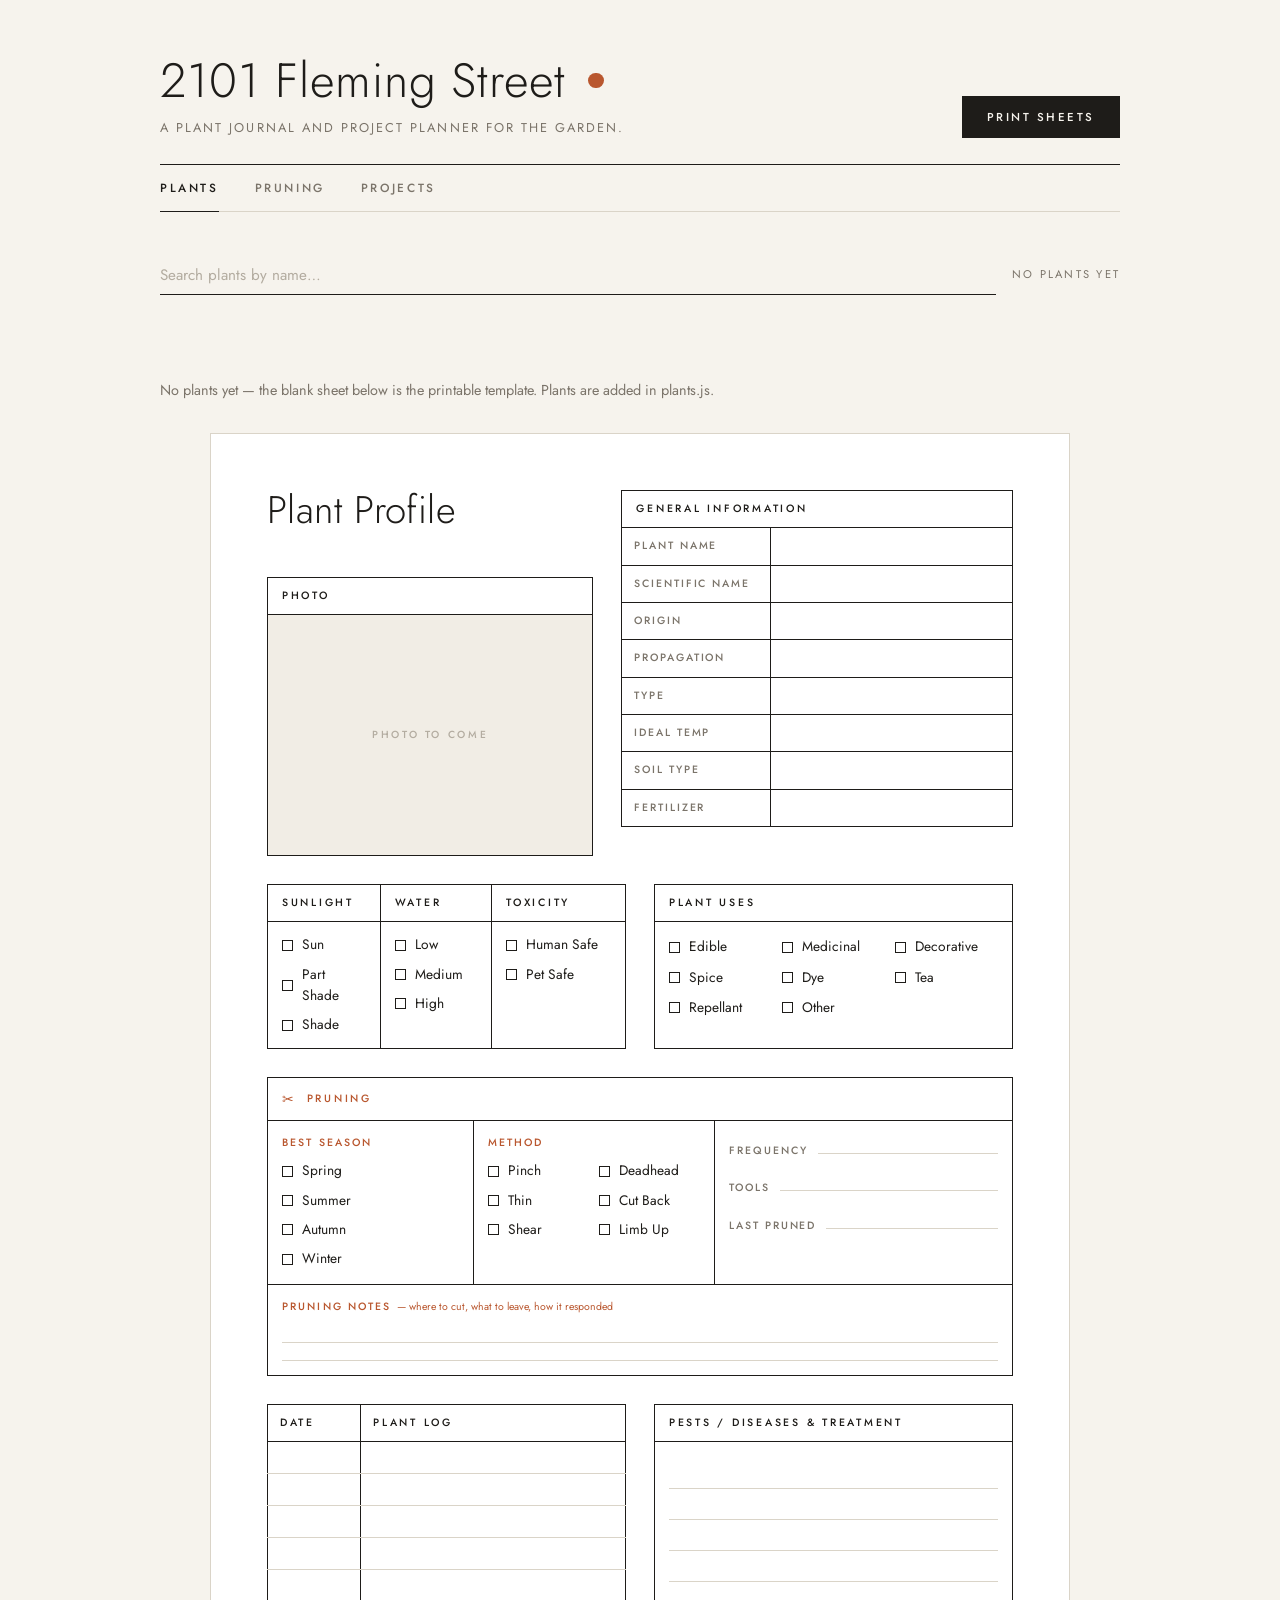
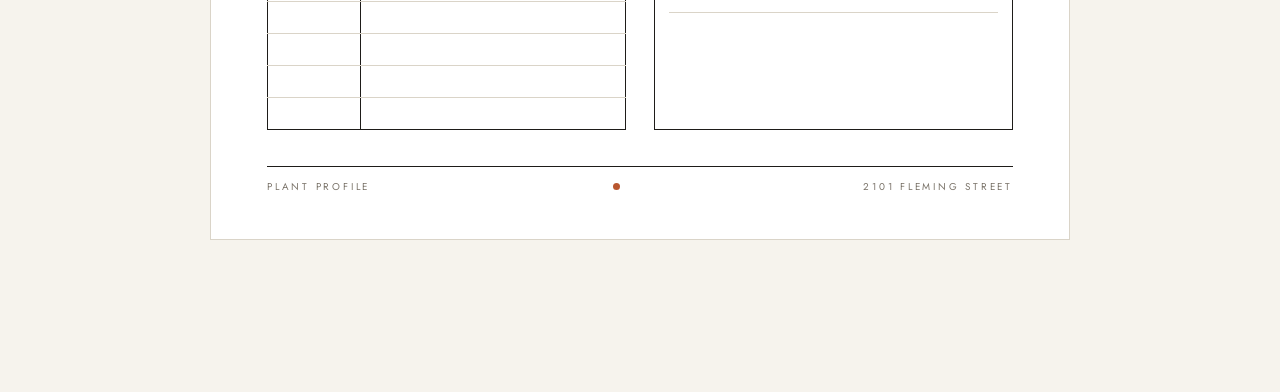
==== commit 17331e8b: "Rename the site to 2101 Fleming Street Co-Authored-By: Claude Fable 5.1 <noreply@anthropic.com> Clau" ====
--- a/index.html
+++ b/index.html
@@ -3,7 +3,7 @@
 <head>
 <meta charset="utf-8">
 <meta name="viewport" content="width=device-width, initial-scale=1">
-<title>Grandpa's Garden Book</title>
+<title>2101 Fleming Street</title>
 <link rel="icon" href="data:image/svg+xml,<svg xmlns=%22http://www.w3.org/2000/svg%22 viewBox=%220 0 100 100%22><text y=%22.9em%22 font-size=%2290%22>🌿</text></svg>">
 <link rel="preconnect" href="https://fonts.googleapis.com">
 <link rel="stylesheet" href="https://fonts.googleapis.com/css2?family=Jost:ital,wght@0,300;0,400;0,500;1,400&display=swap">
@@ -13,7 +13,7 @@
 <div class="chrome">
   <header class="site">
     <div>
-      <h1 class="site-title"><a href="index.html">Grandpa's Garden Book</a> <span class="leafmark">✱</span></h1>
+      <h1 class="site-title"><a href="index.html">2101 Fleming Street</a> <span class="leafmark">✱</span></h1>
       <p class="site-sub">A plant journal and project planner for the garden.</p>
     </div>
     <button class="btn primary" id="print-btn">Print sheets</button>
@@ -176,7 +176,7 @@
         '</div>' +
       '</div>' +
 
-      '<footer class="sheet-foot"><span>Plant Profile</span><span class="leafmark">✱</span><span>Grandpa\'s Garden Book</span></footer>' +
+      '<footer class="sheet-foot"><span>Plant Profile</span><span class="leafmark">✱</span><span>2101 Fleming Street</span></footer>' +
     '</article>';
   }
 
--- a/styles.css
+++ b/styles.css
@@ -1,5 +1,5 @@
 /* =====================================================================
-   Grandpa's Garden Book — shared styles
+   2101 Fleming Street — shared styles
    Mid-century modern, showroom edition: warm white space, hairline
    rules, a light geometric typeface, walnut and terracotta as the only
    colour, photographs left to speak for themselves.
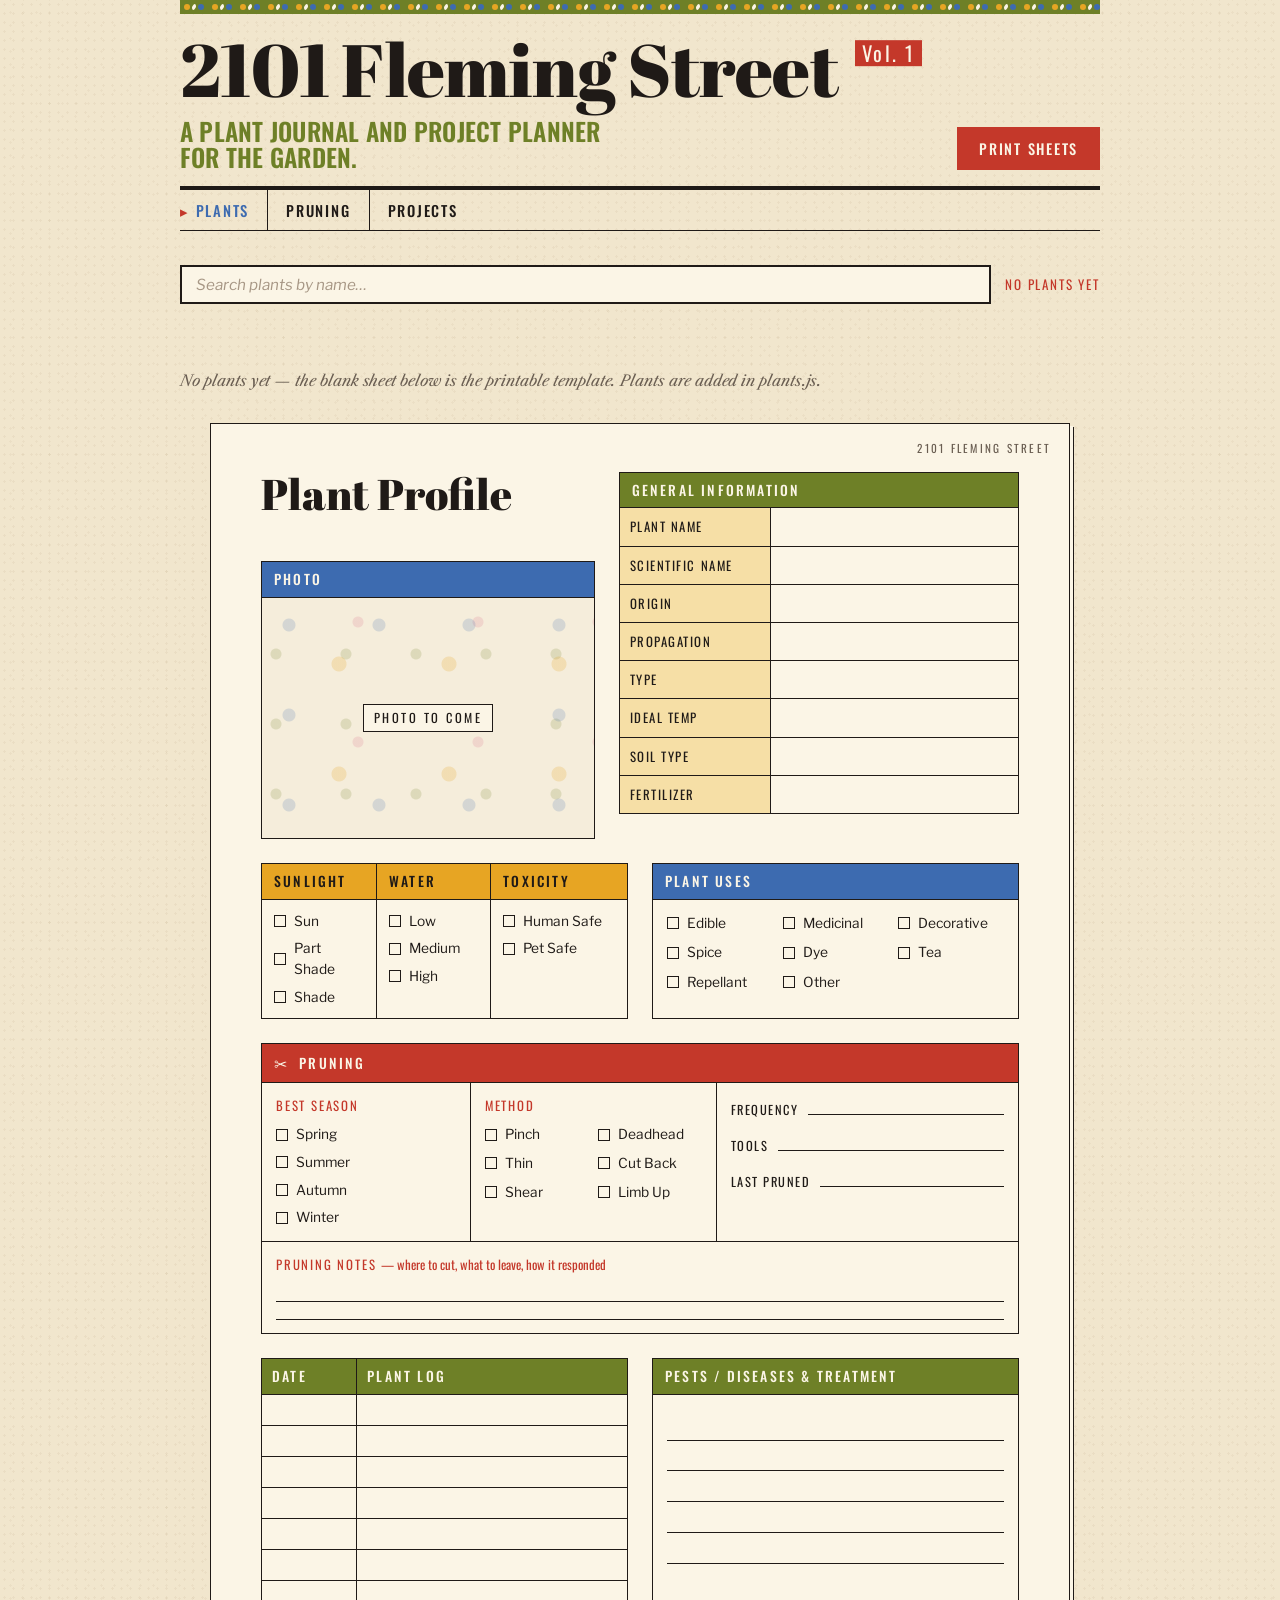
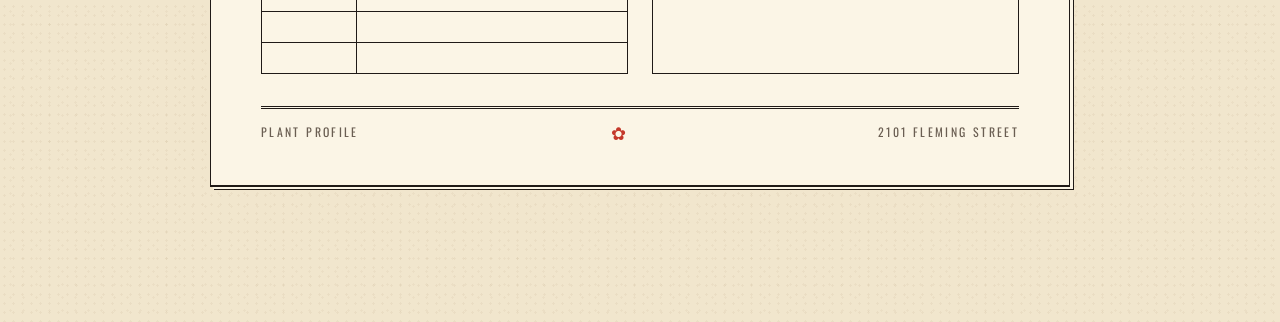
==== commit 097ba407: "Restyle as a vintage House & Garden magazine Yellowed paper, Abril Fatface masthead with a volume ta" ====
--- a/index.html
+++ b/index.html
@@ -6,14 +6,14 @@
 <title>2101 Fleming Street</title>
 <link rel="icon" href="data:image/svg+xml,<svg xmlns=%22http://www.w3.org/2000/svg%22 viewBox=%220 0 100 100%22><text y=%22.9em%22 font-size=%2290%22>🌿</text></svg>">
 <link rel="preconnect" href="https://fonts.googleapis.com">
-<link rel="stylesheet" href="https://fonts.googleapis.com/css2?family=Jost:ital,wght@0,300;0,400;0,500;1,400&display=swap">
+<link rel="stylesheet" href="https://fonts.googleapis.com/css2?family=Abril+Fatface&family=Oswald:wght@400;500;600&family=Libre+Franklin:ital,wght@0,400;0,600;1,400&family=Libre+Caslon+Text:ital,wght@0,400;0,700;1,400&display=swap">
 <link rel="stylesheet" href="styles.css">
 </head>
 <body>
 <div class="chrome">
   <header class="site">
     <div>
-      <h1 class="site-title"><a href="index.html">2101 Fleming Street</a> <span class="leafmark">✱</span></h1>
+      <h1 class="site-title"><a href="index.html">2101 Fleming Street</a> <span class="leafmark">Vol. 1</span></h1>
       <p class="site-sub">A plant journal and project planner for the garden.</p>
     </div>
     <button class="btn primary" id="print-btn">Print sheets</button>
@@ -176,7 +176,7 @@
         '</div>' +
       '</div>' +
 
-      '<footer class="sheet-foot"><span>Plant Profile</span><span class="leafmark">✱</span><span>2101 Fleming Street</span></footer>' +
+      '<footer class="sheet-foot"><span>Plant Profile</span><span class="leafmark">✿</span><span>2101 Fleming Street</span></footer>' +
     '</article>';
   }
 
--- a/styles.css
+++ b/styles.css
@@ -1,302 +1,344 @@
 /* =====================================================================
    2101 Fleming Street — shared styles
-   Mid-century modern, showroom edition: warm white space, hairline
-   rules, a light geometric typeface, walnut and terracotta as the only
-   colour, photographs left to speak for themselves.
+   Vintage House & Garden magazine, c. 1969: yellowed paper, a fat serif
+   masthead, bold condensed cover lines, and the avocado / marigold /
+   cornflower / tomato palette of a colour issue. Chintz used sparingly.
    ===================================================================== */
 
 :root{
-  --ground:#F6F3ED;        /* warm white */
-  --ground-deep:#ECE7DD;
-  --paper:#FFFFFF;
-  --ink:#1E1C19;
-  --ink-soft:#7B746A;
-  --ink-faint:#B3ACA0;
-  --hairline:#DAD4C8;
-  --rule:#1E1C19;
-  --walnut:#6B4B33;
-  --terracotta:#B9572F;
-  --terracotta-tint:#F4E6DE;
-  --olive:#6F7A4C;
-  --ochre:#C99A3A;
-  --line:#1E1C19;
-  --font:"Jost", "Futura", "Avenir Next", "Century Gothic", "Helvetica Neue", Arial, sans-serif;
-  --font-display:var(--font);
-  /* legacy tokens still referenced in a few places */
-  --desk:var(--ground);
-  --desk-deep:var(--ground-deep);
+  --paper-old:#F1E6CD;       /* yellowed newsstand paper */
+  --paper-old-deep:#E4D6B6;
+  --paper:#FBF5E6;           /* inside pages */
+  --ink:#1F1A17;
+  --ink-soft:#6A5E52;
+  --ink-faint:#A69684;
+  --hairline:#D4C5A6;
+  --avocado:#6E8027;
+  --avocado-deep:#4F5D1A;
+  --marigold:#E7A523;
+  --marigold-soft:#F6DFA6;
+  --cornflower:#3D6BB0;
+  --cornflower-soft:#C9D8EE;
+  --tomato:#C4382A;
+  --chintz-pink:#D9748F;
+  --line:#1F1A17;
+  --font-masthead:"Abril Fatface", "Bodoni MT Black", "Didot", Georgia, serif;
+  --font-cover:"Oswald", "Franklin Gothic Demi Cond", "Arial Narrow", Impact, sans-serif;
+  --font-body:"Libre Franklin", "Franklin Gothic Book", "Helvetica Neue", Arial, sans-serif;
+  --font-serif:"Libre Caslon Text", "Georgia", "Times New Roman", serif;
+  /* legacy tokens */
+  --desk:var(--paper-old);
+  --desk-deep:var(--paper-old-deep);
   --card:var(--paper);
-  --leaf:var(--olive);
-  --leaf-dark:var(--olive);
-  --clay:var(--terracotta);
-  --font-body:var(--font);
+  --leaf:var(--avocado);
+  --leaf-dark:var(--avocado-deep);
+  --clay:var(--tomato);
+  --font-display:var(--font-masthead);
+  --font:var(--font-body);
 }
 @media (prefers-color-scheme: dark){
   :root:not([data-theme="light"]){
-    --ground:#1B1917;
-    --ground-deep:#131211;
-    --paper:#232120;
-    --ink:#EFEAE1;
-    --ink-soft:#A39B8F;
-    --ink-faint:#5E574E;
-    --hairline:#3A3733;
-    --terracotta-tint:#3A2A22;
+    --paper-old:#211C18;
+    --paper-old-deep:#17130F;
+    --ink:#F1E6CD;
+    --ink-soft:#BFAE94;
+    --ink-faint:#6E6355;
+    --hairline:#443B32;
+    --card:#2B2520;
   }
 }
 :root[data-theme="dark"]{
-  --ground:#1B1917;
-  --ground-deep:#131211;
-  --paper:#232120;
-  --ink:#EFEAE1;
-  --ink-soft:#A39B8F;
-  --ink-faint:#5E574E;
-  --hairline:#3A3733;
-  --terracotta-tint:#3A2A22;
+  --paper-old:#211C18;
+  --paper-old-deep:#17130F;
+  --ink:#F1E6CD;
+  --ink-soft:#BFAE94;
+  --ink-faint:#6E6355;
+  --hairline:#443B32;
+  --card:#2B2520;
 }
 
 *{ box-sizing:border-box; }
-html{ -webkit-font-smoothing:antialiased; }
 body{
   margin:0;
-  background:var(--ground);
+  background-color:var(--paper-old);
+  /* faint paper grain */
+  background-image:
+    radial-gradient(rgba(120,90,40,.06) 1px, transparent 1.4px),
+    radial-gradient(rgba(120,90,40,.05) 1px, transparent 1.4px);
+  background-size:9px 9px, 13px 13px;
+  background-position:0 0, 4px 6px;
   color:var(--ink);
-  font-family:var(--font);
-  font-weight:400;
+  font-family:var(--font-body);
   font-size:15.5px;
-  line-height:1.55;
-  padding-block:0 96px;
-  padding-inline:20px;
-}
-a{ color:var(--ink); text-underline-offset:3px; text-decoration-thickness:1px; }
-a:hover{ color:var(--terracotta); }
+  line-height:1.5;
+  padding-block:0 80px;
+  padding-inline:16px;
+}
+a{ color:var(--cornflower); }
+a:hover{ color:var(--tomato); }
 img{ max-width:100%; }
 
-/* ---------- site chrome ---------- */
-.chrome{ max-width:960px; margin:0 auto; }
+/* ---------- masthead ---------- */
+.chrome{ max-width:920px; margin:0 auto; }
 header.site{
   display:grid;
   grid-template-columns:1fr auto;
   align-items:end;
-  gap:12px 32px;
-  padding-block:56px 26px;
+  gap:12px 28px;
+  padding:34px 0 16px;
   margin-bottom:0;
+  border-bottom:4px solid var(--ink);
+  position:relative;
+}
+header.site::before{
+  /* chintz sprig band across the top of the page */
+  content:"";
+  position:absolute;
+  left:0; right:0; top:0;
+  height:14px;
+  background-color:var(--avocado);
+  background-image:url("data:image/svg+xml,%3Csvg xmlns='http://www.w3.org/2000/svg' width='28' height='14' viewBox='0 0 28 14'%3E%3Ccircle cx='7' cy='7' r='3' fill='%23E7A523'/%3E%3Ccircle cx='21' cy='7' r='3' fill='%233D6BB0'/%3E%3Cpath d='M12 7c2-4 4-4 4 0-2 4-4 4-4 0z' fill='%23FBF5E6'/%3E%3C/svg%3E");
+  background-repeat:repeat-x;
 }
 .site-title{
   margin:0;
-  font-family:var(--font);
-  font-weight:300;
-  font-size:clamp(2rem, 5vw, 3rem);
-  line-height:1.05;
-  letter-spacing:.02em;
+  font-family:var(--font-masthead);
+  font-weight:400;
+  font-size:clamp(2.6rem, 8vw, 4.6rem);
+  line-height:.95;
+  letter-spacing:-.01em;
   color:var(--ink);
   text-wrap:balance;
 }
 .site-title a{ color:inherit; text-decoration:none; }
 .site-title a:hover{ color:inherit; }
 .site-title .leafmark{
+  font-family:var(--font-cover);
+  font-size:.28em;
+  letter-spacing:.1em;
+  vertical-align:top;
+  color:var(--paper);
+  background:var(--tomato);
+  padding:3px 7px;
+  margin-left:.25em;
   display:inline-block;
-  width:.32em; height:.32em;
-  border-radius:50%;
-  background:var(--terracotta);
-  vertical-align:.18em;
-  margin-left:.15em;
-  font-size:1em;
-  color:transparent;
-  overflow:hidden;
+  transform:translateY(.3em);
 }
 .site-sub{
-  margin:12px 0 0;
-  color:var(--ink-soft);
-  max-width:60ch;
-  font-size:.8rem;
-  font-weight:400;
-  letter-spacing:.16em;
-  text-transform:uppercase;
+  margin:14px 0 0;
+  max-width:34ch;
+  font-family:var(--font-cover);
+  font-weight:600;
+  font-size:clamp(1.15rem, 2.6vw, 1.55rem);
+  line-height:1.05;
+  letter-spacing:.01em;
+  text-transform:uppercase;
+  color:var(--avocado);
 }
 
 nav.site-nav{
   display:flex;
   flex-wrap:wrap;
-  justify-content:flex-start;
-  gap:0 36px;
-  margin:0 0 44px;
-  border-top:1px solid var(--rule);
-  border-bottom:1px solid var(--hairline);
+  gap:0;
+  margin:0 0 34px;
+  border-bottom:1px solid var(--ink);
 }
 nav.site-nav a{
   text-decoration:none;
-  color:var(--ink-soft);
+  color:var(--ink);
+  font-family:var(--font-cover);
   font-weight:500;
-  font-size:.74rem;
-  letter-spacing:.22em;
-  text-transform:uppercase;
-  padding:14px 0 13px;
-  border-bottom:1px solid transparent;
-  margin-bottom:-1px;
-}
-nav.site-nav a:hover{ color:var(--ink); }
-nav.site-nav a[aria-current="page"]{ color:var(--ink); border-bottom-color:var(--ink); }
-nav.site-nav a:focus-visible{ outline:1px solid var(--terracotta); outline-offset:4px; }
+  font-size:.92rem;
+  letter-spacing:.12em;
+  text-transform:uppercase;
+  padding:9px 18px;
+  border-right:1px solid var(--ink);
+}
+nav.site-nav a:first-child{ padding-left:0; }
+nav.site-nav a:last-child{ border-right:none; }
+nav.site-nav a:hover{ color:var(--tomato); }
+nav.site-nav a[aria-current="page"]{ color:var(--cornflower); }
+nav.site-nav a[aria-current="page"]::before{ content:"▸ "; color:var(--tomato); }
+nav.site-nav a:focus-visible{ outline:2px solid var(--cornflower); outline-offset:2px; }
 
 .btn{
-  font-family:var(--font);
+  font-family:var(--font-cover);
   font-weight:500;
-  font-size:.72rem;
-  letter-spacing:.22em;
+  font-size:.9rem;
+  letter-spacing:.12em;
   text-transform:uppercase;
   border-radius:0;
-  padding:12px 24px;
+  padding:9px 20px;
   cursor:pointer;
-  border:1px solid var(--ink);
-  background:transparent;
+  border:2px solid var(--ink);
+  background:var(--paper);
   color:var(--ink);
   text-decoration:none;
   display:inline-block;
-  transition:background .15s, color .15s, border-color .15s;
-}
-.btn:hover{ background:var(--ink); color:var(--paper); }
-.btn.primary{ background:var(--ink); color:var(--ground); }
-.btn.primary:hover{ background:var(--walnut); border-color:var(--walnut); color:#fff; }
-.btn:focus-visible{ outline:1px solid var(--terracotta); outline-offset:4px; }
-.btn.small{ padding:6px 14px; font-size:.64rem; }
-.btn.danger{ border-color:var(--terracotta); color:var(--terracotta); }
+}
+.btn:hover{ background:var(--marigold); color:var(--ink); }
+.btn.primary{ background:var(--tomato); border-color:var(--tomato); color:#FBF5E6; }
+.btn.primary:hover{ background:var(--ink); border-color:var(--ink); }
+.btn:focus-visible{ outline:2px solid var(--cornflower); outline-offset:3px; }
+.btn.small{ padding:4px 12px; font-size:.78rem; }
+.btn.danger{ border-color:var(--tomato); color:var(--tomato); }
 
 /* ---------- toolbar + index ---------- */
 .toolbar{
   display:flex;
   flex-wrap:wrap;
   align-items:center;
-  gap:16px;
-  margin-bottom:28px;
+  gap:14px;
+  margin-bottom:22px;
 }
 .search-wrap{ flex:1; min-width:200px; position:relative; }
 .search-wrap input{
   width:100%;
-  font-family:var(--font);
+  font-family:var(--font-body);
   font-size:.95rem;
   color:var(--ink);
-  background:transparent;
-  border:none;
-  border-bottom:1px solid var(--ink);
+  background:var(--paper);
+  border:2px solid var(--ink);
   border-radius:0;
-  padding:8px 0;
-}
-.search-wrap input::placeholder{ color:var(--ink-faint); }
-.search-wrap input:focus-visible{ outline:none; border-bottom-color:var(--terracotta); }
+  padding:8px 14px;
+}
+.search-wrap input::placeholder{ color:var(--ink-faint); font-style:italic; }
+.search-wrap input:focus-visible{ outline:none; border-color:var(--cornflower); box-shadow:inset 0 0 0 1px var(--cornflower); }
 .count{
-  font-size:.7rem;
-  letter-spacing:.2em;
-  text-transform:uppercase;
-  color:var(--ink-soft);
+  font-family:var(--font-cover);
+  font-size:.82rem;
+  letter-spacing:.14em;
+  text-transform:uppercase;
+  color:var(--tomato);
   white-space:nowrap;
 }
 
 .index-grid{
   display:grid;
   grid-template-columns:repeat(auto-fill, minmax(200px, 1fr));
-  gap:12px 28px;
-  max-width:960px;
-  margin:0 auto 56px;
+  gap:12px 24px;
+  max-width:920px;
+  margin:0 auto 44px;
 }
 .index-card{
   display:flex;
   align-items:center;
-  gap:14px;
+  gap:12px;
   text-align:left;
-  font-family:var(--font);
+  font-family:var(--font-body);
   background:transparent;
   border:none;
-  border-bottom:1px solid var(--hairline);
+  border-bottom:1px dotted var(--ink);
   border-radius:0;
-  padding:10px 0;
+  padding:9px 0;
   cursor:pointer;
   color:var(--ink);
 }
-.index-card:hover{ border-bottom-color:var(--ink); }
-.index-card:focus-visible{ outline:1px solid var(--terracotta); outline-offset:4px; }
+.index-card:hover .index-name{ color:var(--tomato); }
+.index-card:focus-visible{ outline:2px solid var(--cornflower); outline-offset:3px; }
 .index-thumb{
   width:44px; height:44px;
   flex:none;
   border-radius:50%;
-  background:var(--ground-deep);
+  background:var(--marigold);
   overflow:hidden;
   display:flex;
   align-items:center;
   justify-content:center;
   font-size:1.1rem;
 }
+.index-card:nth-child(3n+2) .index-thumb{ background:var(--cornflower-soft); }
+.index-card:nth-child(3n+3) .index-thumb{ background:var(--avocado); }
 .index-thumb img{ width:100%; height:100%; object-fit:cover; display:block; }
-.index-name{ font-weight:500; font-size:.95rem; line-height:1.25; }
-.index-sci{ font-style:italic; font-size:.8rem; color:var(--ink-soft); line-height:1.3; }
+.index-name{ font-family:var(--font-serif); font-weight:700; font-size:1rem; line-height:1.25; }
+.index-sci{ font-family:var(--font-serif); font-style:italic; font-size:.82rem; color:var(--ink-soft); line-height:1.3; }
 .empty-note{
-  max-width:960px;
-  margin:0 auto 32px;
+  max-width:920px;
+  margin:0 auto 30px;
   color:var(--ink-soft);
-  font-size:.9rem;
-}
-
-/* ---------- printable sheets ---------- */
-/* Sheets are paper: white in both themes, like the printed page they become. */
+  font-family:var(--font-serif);
+  font-style:italic;
+  font-size:.95rem;
+}
+
+/* ---------- printable sheets (inside pages) ---------- */
 .sheet{
-  background:#FFFFFF;
-  color:#1E1C19;
+  background:var(--paper);
+  color:#1F1A17;
   max-width:860px;
   margin:0 auto 56px;
-  padding:56px 56px 44px;
-  border:1px solid var(--hairline);
+  padding:48px 50px 40px;
+  border:1px solid #1F1A17;
   border-radius:0;
   position:relative;
-}
-.sheet, .sheet *{ --line:#1E1C19; }
-.sheet a{ color:#1E1C19; }
-.sheet a:hover{ color:var(--terracotta); }
+  box-shadow:0 1px 0 #1F1A17, 3px 3px 0 var(--paper), 4px 4px 0 #1F1A17;
+}
+.sheet, .sheet *{ --line:#1F1A17; }
+.sheet a{ color:var(--cornflower); }
+.sheet a:hover{ color:var(--tomato); }
+.sheet::before{
+  /* page folio, like a magazine corner */
+  content:"2101 Fleming Street";
+  position:absolute;
+  top:16px; right:18px;
+  font-family:var(--font-cover);
+  font-size:.7rem;
+  letter-spacing:.2em;
+  text-transform:uppercase;
+  color:#6A5E52;
+}
 
 .script-h{
-  font-family:var(--font);
-  font-weight:300;
-  font-size:2.4rem;
-  line-height:1.05;
-  letter-spacing:.01em;
+  font-family:var(--font-masthead);
+  font-weight:400;
+  font-size:2.7rem;
+  line-height:1;
+  letter-spacing:0;
   margin:0 0 8px;
-  color:#1E1C19;
+  color:#1F1A17;
 }
 .plant-id{
+  font-family:var(--font-cover);
   font-weight:500;
-  font-size:.74rem;
-  letter-spacing:.2em;
+  font-size:1rem;
+  letter-spacing:.08em;
   text-transform:uppercase;
   margin:2px 0 0;
   min-height:1.4em;
-  color:#1E1C19;
+  color:var(--cornflower);
 }
 .plant-id .sci{
+  font-family:var(--font-serif);
   font-weight:400;
   font-style:italic;
-  color:#7B746A;
+  color:#6A5E52;
   text-transform:none;
   letter-spacing:0;
   font-size:.95rem;
 }
 
-.box{ border:1px solid var(--line); background:#fff; }
+.box{ border:1.5px solid var(--line); background:var(--paper); }
 .box-title{
+  font-family:var(--font-cover);
   font-weight:500;
-  font-size:.66rem;
-  letter-spacing:.26em;
+  font-size:.86rem;
+  letter-spacing:.16em;
   text-transform:uppercase;
   text-align:left;
-  border-bottom:1px solid var(--line);
-  padding:10px 14px;
-  color:#1E1C19;
+  border-bottom:1.5px solid var(--line);
+  padding:7px 12px;
+  color:#FBF5E6;
+  background:var(--avocado);
 }
 
 .top-grid{
   display:grid;
   grid-template-columns:5fr 6fr;
-  gap:28px;
-  margin-bottom:28px;
-}
-.photo-box{ margin-top:22px; display:flex; flex-direction:column; }
+  gap:24px;
+  margin-bottom:24px;
+}
+.photo-box{ margin-top:16px; display:flex; flex-direction:column; }
+.photo-box .box-title{ background:var(--cornflower); }
 .photo-well{
   flex:1;
   min-height:240px;
@@ -304,151 +346,167 @@
   align-items:center;
   justify-content:center;
   overflow:hidden;
-  background:#F1EDE5;
-}
-.photo-well img{ width:100%; height:100%; object-fit:cover; display:block; }
+  padding:8px;
+  background:
+    radial-gradient(circle at 30% 30%, rgba(61,107,176,.18) 0 6px, transparent 7px),
+    radial-gradient(circle at 70% 60%, rgba(231,165,35,.22) 0 7px, transparent 8px),
+    radial-gradient(circle at 20% 80%, rgba(110,128,39,.18) 0 5px, transparent 6px),
+    radial-gradient(circle at 80% 20%, rgba(217,116,143,.2) 0 5px, transparent 6px),
+    #F5EDDB;
+  background-size:90px 90px, 110px 110px, 70px 70px, 120px 120px, auto;
+}
+.photo-well img{ width:100%; height:100%; object-fit:cover; display:block; border:1.5px solid #1F1A17; }
 .photo-hint{
-  font-size:.64rem;
-  letter-spacing:.26em;
-  color:#B3ACA0;
-  text-transform:uppercase;
-  font-weight:500;
+  font-family:var(--font-cover);
+  font-size:.78rem;
+  letter-spacing:.2em;
+  color:#1F1A17;
+  text-transform:uppercase;
+  background:var(--paper);
+  padding:4px 10px;
+  border:1.5px solid #1F1A17;
 }
 
 table.info{ width:100%; border-collapse:collapse; }
 table.info caption{
   caption-side:top;
-  border:1px solid var(--line);
+  border:1.5px solid var(--line);
   border-bottom:none;
 }
 table.info th{
-  font-weight:500;
-  font-size:.66rem;
-  letter-spacing:.18em;
+  font-family:var(--font-cover);
+  font-weight:400;
+  font-size:.8rem;
+  letter-spacing:.12em;
   text-transform:uppercase;
   text-align:left;
   width:38%;
-  padding:10px 12px;
-  border:1px solid var(--line);
-  color:#7B746A;
-}
-table.info td{ border:1px solid var(--line); padding:10px 12px; font-size:.92rem; }
-
-.cb-row{ display:flex; flex-direction:column; gap:8px; }
-.cb{ display:flex; align-items:center; gap:9px; font-size:.86rem; }
+  padding:9px 10px;
+  border:1.5px solid var(--line);
+  background:var(--marigold-soft);
+}
+table.info td{ border:1.5px solid var(--line); padding:9px 10px; font-size:.92rem; font-family:var(--font-serif); }
+
+.cb-row{ display:flex; flex-direction:column; gap:7px; }
+.cb{ display:flex; align-items:center; gap:8px; font-size:.86rem; }
 .cb .sq{
-  width:11px; height:11px;
-  border:1px solid var(--line);
+  width:12px; height:12px;
+  border:1.5px solid var(--line);
   flex:none;
   display:inline-flex;
   align-items:center;
   justify-content:center;
-}
-.cb.checked .sq{ background:#1E1C19; }
+  font-size:11px;
+  line-height:1;
+}
+.cb.checked .sq{ background:var(--tomato); }
 
 .mid-grid{
   display:grid;
   grid-template-columns:1fr 1fr;
-  gap:28px;
-  margin-bottom:28px;
+  gap:24px;
+  margin-bottom:24px;
 }
 .care-box .care-cols{ display:grid; grid-template-columns:1fr 1fr 1.2fr; }
-.care-box .care-col{ padding:12px 14px; }
-.care-box .care-col + .care-col{ border-left:1px solid var(--line); }
+.care-box .care-col{ padding:11px 12px; }
+.care-box .care-col + .care-col{ border-left:1.5px solid var(--line); }
 .care-box .care-col h4, .uses-box h4{
   margin:0 0 8px;
-  font-size:.66rem;
-  letter-spacing:.2em;
-  text-transform:uppercase;
+  font-family:var(--font-cover);
+  font-weight:400;
+  font-size:.8rem;
+  letter-spacing:.12em;
+  text-transform:uppercase;
+}
+.care-head{ display:grid; grid-template-columns:1fr 1fr 1.2fr; border-bottom:1.5px solid var(--line); background:var(--marigold); }
+.care-head div{
+  font-family:var(--font-cover);
   font-weight:500;
-}
-.care-head{ display:grid; grid-template-columns:1fr 1fr 1.2fr; border-bottom:1px solid var(--line); }
-.care-head div{
-  font-weight:500;
-  font-size:.66rem;
-  letter-spacing:.26em;
+  font-size:.86rem;
+  letter-spacing:.16em;
   text-transform:uppercase;
   text-align:left;
-  padding:10px 14px;
-}
-.care-head div + div{ border-left:1px solid var(--line); }
+  padding:7px 12px;
+}
+.care-head div + div{ border-left:1.5px solid var(--line); }
+.uses-box .box-title{ background:var(--cornflower); }
 
 .uses-grid{
   display:grid;
   grid-template-columns:repeat(3, 1fr);
   gap:9px 10px;
-  padding:14px 14px;
-}
-
-/* ---------- pruning section (terracotta accent) ---------- */
-.pruning-box{ border-color:var(--line); margin-bottom:28px; }
+  padding:13px 14px;
+}
+
+/* ---------- pruning section (tomato red kicker) ---------- */
+.pruning-box{ border-color:var(--line); margin-bottom:24px; }
 .pruning-box .box-title{
-  color:var(--terracotta);
-  border-bottom-color:var(--line);
+  background:var(--tomato);
+  color:#FBF5E6;
   display:flex;
   align-items:center;
   gap:10px;
 }
-.pruning-box .box-title .snips{ font-size:.9rem; }
+.pruning-box .box-title .snips{ font-size:1rem; }
 .pruning-grid{ display:grid; grid-template-columns:1.1fr 1.3fr 1.6fr; }
-.pruning-col{ padding:14px 14px; }
-.pruning-col + .pruning-col{ border-left:1px solid var(--line); }
+.pruning-col{ padding:13px 14px; }
+.pruning-col + .pruning-col{ border-left:1.5px solid var(--line); }
 .pruning-col h4, .pruning-notes h4{
   margin:0 0 9px;
-  font-size:.66rem;
-  letter-spacing:.2em;
-  text-transform:uppercase;
-  font-weight:500;
-  color:var(--terracotta);
+  font-family:var(--font-cover);
+  font-weight:400;
+  font-size:.8rem;
+  letter-spacing:.14em;
+  text-transform:uppercase;
+  color:var(--tomato);
 }
 .pruning-methods{ display:grid; grid-template-columns:1fr 1fr; gap:8px 10px; }
-.pruning-fields{ display:flex; flex-direction:column; gap:14px; }
+.pruning-fields{ display:flex; flex-direction:column; gap:13px; }
 .field{
   display:flex;
   align-items:baseline;
   gap:10px;
-  font-size:.66rem;
-  font-weight:500;
-  letter-spacing:.18em;
-  text-transform:uppercase;
-  color:#7B746A;
+  font-family:var(--font-cover);
+  font-size:.78rem;
+  font-weight:400;
+  letter-spacing:.12em;
+  text-transform:uppercase;
 }
 .field .fill-line{ flex:1; }
 .fill-line{
-  border-bottom:1px solid var(--hairline);
+  border-bottom:1px solid var(--line);
   min-height:1.25em;
-  font-family:var(--font);
+  font-family:var(--font-serif);
   font-weight:400;
   font-size:.92rem;
   letter-spacing:0;
   text-transform:none;
-  color:#1E1C19;
-}
-.pruning-notes{ grid-column:1 / -1; border-top:1px solid var(--line); padding:14px 14px; }
-
-.bottom-grid{ display:grid; grid-template-columns:1fr 1fr; gap:28px; }
+}
+.pruning-notes{ grid-column:1 / -1; border-top:1.5px solid var(--line); padding:13px 14px; }
+
+.bottom-grid{ display:grid; grid-template-columns:1fr 1fr; gap:24px; }
 table.log{ width:100%; border-collapse:collapse; }
 table.log th{
+  font-family:var(--font-cover);
   font-weight:500;
-  font-size:.66rem;
-  letter-spacing:.26em;
+  font-size:.86rem;
+  letter-spacing:.16em;
   text-transform:uppercase;
   text-align:left;
-  border:1px solid var(--line);
-  padding:10px 12px;
+  border:1.5px solid var(--line);
+  padding:7px 10px;
+  background:var(--avocado);
+  color:#FBF5E6;
 }
 table.log th:first-child{ width:26%; }
 table.log td{
-  border:1px solid var(--line);
-  border-color:var(--hairline);
-  border-left-color:var(--line);
-  border-right-color:var(--line);
-  padding:0 12px;
-  height:32px;
+  border:1.5px solid var(--line);
+  padding:0 10px;
+  height:31px;
   font-size:.88rem;
-}
-table.log tr:last-child td{ border-bottom-color:var(--line); }
-.notes-lines{ padding:16px 14px; display:flex; flex-direction:column; }
+  font-family:var(--font-serif);
+}
+.notes-lines{ padding:15px 14px; display:flex; flex-direction:column; }
 .notes-lines .fill-line{ min-height:2.1em; display:flex; align-items:flex-end; padding-bottom:2px; }
 .notes-lines .fill-line.filled-text{ border-bottom-color:transparent; display:block; }
 
@@ -456,257 +514,294 @@
   display:flex;
   justify-content:space-between;
   align-items:center;
-  margin-top:36px;
-  padding-top:12px;
-  border-top:1px solid var(--line);
-  font-size:.62rem;
-  letter-spacing:.28em;
-  text-transform:uppercase;
-  color:#7B746A;
+  margin-top:32px;
+  padding-top:10px;
+  border-top:3px double var(--line);
+  font-family:var(--font-cover);
+  font-size:.74rem;
+  letter-spacing:.2em;
+  text-transform:uppercase;
+  color:#6A5E52;
 }
 .sheet-foot .leafmark{
-  display:inline-block;
-  width:7px; height:7px;
-  border-radius:50%;
-  background:var(--terracotta);
-  color:transparent;
-  overflow:hidden;
-  font-size:0;
+  font-size:1.1rem;
+  letter-spacing:0;
+  color:var(--tomato);
 }
 
 /* ---------- pruning guide page ---------- */
 .guide-grid{
   display:grid;
   grid-template-columns:repeat(auto-fit, minmax(230px, 1fr));
-  gap:0;
-  margin-bottom:0;
-  border-top:1px solid var(--hairline);
+  gap:14px;
+  margin-bottom:22px;
 }
 .guide-card{
-  border:none;
-  border-bottom:1px solid var(--hairline);
-  padding:18px 18px 18px 0;
-  background:transparent;
-}
+  border:1.5px solid var(--line);
+  padding:14px 16px;
+  background:var(--paper);
+  border-top-width:8px;
+}
+.guide-card:nth-child(6n+1){ border-top-color:var(--avocado); }
+.guide-card:nth-child(6n+2){ border-top-color:var(--cornflower); }
+.guide-card:nth-child(6n+3){ border-top-color:var(--marigold); }
+.guide-card:nth-child(6n+4){ border-top-color:var(--tomato); }
+.guide-card:nth-child(6n+5){ border-top-color:var(--chintz-pink); }
+.guide-card:nth-child(6n+6){ border-top-color:var(--avocado); }
 .guide-card h3{
   margin:0 0 6px;
-  font-family:var(--font);
-  font-weight:500;
-  font-size:.7rem;
-  letter-spacing:.24em;
-  text-transform:uppercase;
-  color:var(--terracotta);
-}
-.guide-card p{ margin:0; font-size:.9rem; }
-.guide-card .when{ font-size:.8rem; color:#7B746A; margin-top:8px; font-style:italic; }
-table.calendar{ width:100%; border-collapse:collapse; margin-bottom:0; }
+  font-family:var(--font-masthead);
+  font-weight:400;
+  font-size:1.5rem;
+  letter-spacing:0;
+  text-transform:none;
+  color:#1F1A17;
+}
+.guide-card p{ margin:0; font-size:.9rem; font-family:var(--font-serif); }
+.guide-card .when{ font-size:.8rem; color:#6A5E52; margin-top:8px; font-style:italic; }
+table.calendar{ width:100%; border-collapse:collapse; margin-bottom:22px; }
 table.calendar th, table.calendar td{
-  border:none;
-  border-bottom:1px solid var(--hairline);
-  padding:14px 12px 14px 0;
+  border:1.5px solid var(--line);
+  padding:10px 12px;
   font-size:.9rem;
   vertical-align:top;
   text-align:left;
 }
+table.calendar td{ font-family:var(--font-serif); }
 table.calendar th{
-  font-size:.66rem;
+  font-family:var(--font-cover);
   font-weight:500;
-  letter-spacing:.24em;
-  text-transform:uppercase;
-  width:20%;
-  color:var(--terracotta);
-  padding-top:16px;
-}
-table.calendar td ul{ margin:0; padding-left:16px; }
-table.calendar td li{ margin-bottom:4px; }
-.rule-list{ margin:0; padding-left:20px; font-size:.92rem; }
-.rule-list li{ margin-bottom:8px; padding-left:4px; }
-.rule-list li::marker{ color:var(--terracotta); font-weight:500; }
+  font-size:.86rem;
+  letter-spacing:.14em;
+  text-transform:uppercase;
+  width:18%;
+  color:#FBF5E6;
+}
+table.calendar tr:nth-child(1) th{ background:var(--cornflower); }
+table.calendar tr:nth-child(2) th{ background:var(--avocado); }
+table.calendar tr:nth-child(3) th{ background:var(--marigold); color:#1F1A17; }
+table.calendar tr:nth-child(4) th{ background:var(--tomato); }
+table.calendar td ul{ margin:0; padding-left:18px; }
+.rule-list{ margin:0; padding-left:22px; font-size:.94rem; font-family:var(--font-serif); }
+.rule-list li{ margin-bottom:7px; }
+.rule-list li::marker{ color:var(--tomato); font-family:var(--font-cover); font-weight:500; }
 table.schedule{ width:100%; border-collapse:collapse; }
 table.schedule th, table.schedule td{
-  border:none;
-  border-bottom:1px solid var(--hairline);
-  padding:9px 10px 9px 0;
+  border:1.5px solid var(--line);
+  padding:7px 9px;
   font-size:.86rem;
   text-align:left;
   vertical-align:top;
 }
-table.schedule th{ font-size:.64rem; font-weight:500; letter-spacing:.22em; text-transform:uppercase; color:#7B746A; border-bottom-color:var(--line); }
-table.schedule td.blank{ height:32px; }
+table.schedule th{ font-family:var(--font-cover); font-weight:400; font-size:.8rem; letter-spacing:.12em; text-transform:uppercase; background:var(--marigold-soft); }
+table.schedule td.blank{ height:31px; }
 
 /* ---------- projects ---------- */
 .project-grid{
   display:grid;
-  grid-template-columns:repeat(auto-fill, minmax(260px, 1fr));
-  gap:40px 32px;
-  max-width:960px;
-  margin:0 auto 64px;
+  grid-template-columns:repeat(auto-fill, minmax(250px, 1fr));
+  gap:30px 26px;
+  max-width:920px;
+  margin:0 auto 48px;
 }
 .project-card{
   display:flex;
   flex-direction:column;
-  background:transparent;
-  border:none;
+  background:var(--paper);
+  border:1.5px solid var(--ink);
   border-radius:0;
-  overflow:visible;
+  overflow:hidden;
   color:var(--ink);
   text-decoration:none;
-}
+  box-shadow:5px 5px 0 var(--marigold);
+}
+.project-card:nth-child(3n+2){ box-shadow:5px 5px 0 var(--cornflower); }
+.project-card:nth-child(3n+3){ box-shadow:5px 5px 0 var(--avocado); }
 .project-card:hover{ color:var(--ink); }
-.project-card:hover .project-title{ color:var(--terracotta); }
-.project-card:focus-visible{ outline:1px solid var(--terracotta); outline-offset:6px; }
+.project-card:hover .project-title{ color:var(--tomato); }
+.project-card:focus-visible{ outline:2px solid var(--cornflower); outline-offset:4px; }
 .project-cover{
   aspect-ratio:4 / 3;
   max-width:100%;
-  background:var(--ground-deep);
+  border-bottom:1.5px solid var(--ink);
   display:flex;
   align-items:center;
   justify-content:center;
   overflow:hidden;
   font-size:2rem;
-  margin-bottom:16px;
-}
-.project-cover img{ width:100%; height:100%; object-fit:cover; display:block; transition:transform .4s; }
-.project-card:hover .project-cover img{ transform:scale(1.02); }
-.project-body{ padding:0; display:flex; flex-direction:column; gap:6px; flex:1; }
-.project-title{ font-family:var(--font); font-weight:400; font-size:1.2rem; line-height:1.25; margin:0; transition:color .15s; }
-.project-summary{ margin:0; font-size:.88rem; color:var(--ink-soft); flex:1; }
+  background:
+    radial-gradient(circle at 30% 30%, rgba(61,107,176,.18) 0 6px, transparent 7px),
+    radial-gradient(circle at 70% 60%, rgba(231,165,35,.22) 0 7px, transparent 8px),
+    radial-gradient(circle at 20% 80%, rgba(110,128,39,.18) 0 5px, transparent 6px),
+    radial-gradient(circle at 80% 20%, rgba(217,116,143,.2) 0 5px, transparent 6px),
+    #F5EDDB;
+  background-size:90px 90px, 110px 110px, 70px 70px, 120px 120px, auto;
+}
+.project-cover img{ width:100%; height:100%; object-fit:cover; display:block; }
+.project-body{ padding:14px 16px 16px; display:flex; flex-direction:column; gap:6px; flex:1; }
+.project-title{ font-family:var(--font-masthead); font-weight:400; font-size:1.45rem; line-height:1.1; margin:0; }
+.project-summary{ margin:0; font-size:.9rem; color:var(--ink-soft); flex:1; font-family:var(--font-serif); }
 .project-meta{
   display:flex;
   flex-wrap:wrap;
-  gap:6px 16px;
-  font-size:.66rem;
-  letter-spacing:.2em;
+  gap:6px 14px;
+  font-family:var(--font-cover);
+  font-size:.74rem;
+  letter-spacing:.12em;
   text-transform:uppercase;
   color:var(--ink-soft);
   margin-top:6px;
 }
 .badge{
-  display:inline-flex;
-  align-items:center;
-  gap:7px;
-  font-size:.64rem;
+  display:inline-block;
+  font-family:var(--font-cover);
+  font-size:.74rem;
   font-weight:500;
-  letter-spacing:.22em;
-  text-transform:uppercase;
-  padding:0;
+  letter-spacing:.14em;
+  text-transform:uppercase;
+  padding:2px 9px;
   border-radius:0;
-  background:transparent;
-  color:var(--ink-soft);
-}
-.badge::before{ content:""; width:7px; height:7px; border-radius:50%; background:var(--ink-faint); }
-.badge.planned::before{ background:var(--ochre); }
-.badge.progress::before{ background:var(--terracotta); }
-.badge.done::before{ background:var(--olive); }
+  background:var(--marigold);
+  color:#1F1A17;
+}
+.badge.planned{ background:var(--marigold); color:#1F1A17; }
+.badge.progress{ background:var(--tomato); color:#FBF5E6; }
+.badge.done{ background:var(--avocado); color:#FBF5E6; }
 .progress-bar{
-  height:2px;
-  background:var(--hairline);
-  border:none;
+  height:8px;
+  background:var(--paper);
+  border:1.5px solid var(--ink);
   border-radius:0;
   overflow:hidden;
-  margin-top:10px;
-}
-.progress-bar span{ display:block; height:100%; background:var(--ink); }
+  margin-top:8px;
+}
+.progress-bar span{ display:block; height:100%; background:var(--cornflower); }
 
 /* project sheet */
-.project-head{ margin-bottom:24px; }
-.project-head h1.script-h{ font-size:2.6rem; }
-.project-tags{ display:flex; flex-wrap:wrap; gap:8px 18px; align-items:center; margin:12px 0 0; }
-.project-tags .meta-item{ font-size:.66rem; letter-spacing:.2em; text-transform:uppercase; color:#7B746A; }
-.project-intro{ margin:18px 0 0; font-size:1rem; max-width:62ch; color:#1E1C19; }
+.project-head{ margin-bottom:20px; padding-right:150px; }
+.project-head h1.script-h{ font-size:2.9rem; }
+.project-tags{ display:flex; flex-wrap:wrap; gap:8px 14px; align-items:center; margin:12px 0 0; }
+.project-tags .meta-item{ font-family:var(--font-cover); font-size:.78rem; letter-spacing:.12em; text-transform:uppercase; color:#6A5E52; }
+.project-intro{ margin:16px 0 0; font-size:1rem; max-width:64ch; font-family:var(--font-serif); }
+.project-intro p:first-child::first-letter{
+  font-family:var(--font-masthead);
+  font-size:3.1em;
+  line-height:.8;
+  float:left;
+  margin:.08em .12em 0 0;
+  color:var(--tomato);
+}
 .hero{
-  border:none;
-  margin:28px 0 32px;
+  border:1.5px solid var(--line);
+  margin:22px 0 26px;
   min-height:240px;
-  max-height:460px;
+  max-height:440px;
   display:flex;
   align-items:center;
   justify-content:center;
   overflow:hidden;
-  background:#F1EDE5;
-}
-.hero img{ width:100%; height:100%; max-height:460px; object-fit:cover; display:block; }
+  background:
+    radial-gradient(circle at 30% 30%, rgba(61,107,176,.18) 0 6px, transparent 7px),
+    radial-gradient(circle at 70% 60%, rgba(231,165,35,.22) 0 7px, transparent 8px),
+    radial-gradient(circle at 20% 80%, rgba(110,128,39,.18) 0 5px, transparent 6px),
+    radial-gradient(circle at 80% 20%, rgba(217,116,143,.2) 0 5px, transparent 6px),
+    #F5EDDB;
+  background-size:90px 90px, 110px 110px, 70px 70px, 120px 120px, auto;
+  box-shadow:6px 6px 0 var(--cornflower);
+}
+.hero img{ width:100%; height:100%; max-height:440px; object-fit:cover; display:block; }
 .gallery{
   display:grid;
   grid-template-columns:repeat(auto-fill, minmax(160px, 1fr));
-  gap:16px;
-  padding:16px 14px;
+  gap:14px;
+  padding:14px;
 }
 .gallery figure{ margin:0; }
 .gallery .gal-img{
   aspect-ratio:4 / 3;
   max-width:100%;
-  border:none;
+  border:1.5px solid var(--line);
   overflow:hidden;
-  background:#F1EDE5;
+  background:var(--marigold-soft);
   display:flex;
   align-items:center;
   justify-content:center;
 }
+.gallery figure:nth-child(3n+2) .gal-img{ background:var(--cornflower-soft); }
+.gallery figure:nth-child(3n+3) .gal-img{ background:#DCE3C4; }
 .gallery .gal-img img{ width:100%; height:100%; object-fit:cover; display:block; }
-.gallery figcaption{ font-size:.78rem; color:#7B746A; margin-top:7px; }
-
-.section-box{ margin-bottom:28px; }
+.gallery figcaption{ font-size:.8rem; color:#6A5E52; margin-top:6px; font-family:var(--font-serif); font-style:italic; }
+
+.section-box{ margin-bottom:24px; }
 .section-box .box-title{ display:flex; align-items:center; justify-content:space-between; gap:8px; }
-.section-box .box-title .tally{ font-weight:400; letter-spacing:.06em; text-transform:none; color:#7B746A; }
+.section-box .box-title .tally{ font-weight:400; letter-spacing:.06em; text-transform:none; opacity:.9; }
+/* kicker colours down the project page (project head and hero are the first two divs) */
+.section-box:nth-of-type(3) .box-title{ background:var(--tomato); color:#FBF5E6; }     /* to-do */
+.section-box:nth-of-type(4) .box-title{ background:var(--cornflower); color:#FBF5E6; } /* photos */
+.section-box:nth-of-type(5) .box-title{ background:var(--marigold); color:#1F1A17; }   /* budget */
+.section-box:nth-of-type(6) .box-title{ background:var(--avocado); color:#FBF5E6; }    /* shopping */
+.section-box:nth-of-type(7) .box-title{ background:var(--ink); color:#FBF5E6; }        /* notes */
 
 .todo-list{ list-style:none; margin:0; padding:4px 14px 8px; }
 .todo-list li{
   display:flex;
   align-items:flex-start;
-  gap:14px;
-  padding:12px 0;
-  border-bottom:1px solid var(--hairline);
+  gap:12px;
+  padding:11px 0;
+  border-bottom:1px dotted var(--ink);
   font-size:.95rem;
+  font-family:var(--font-serif);
 }
 .todo-list li:last-child{ border-bottom:none; }
 .todo-list input[type="checkbox"]{
   appearance:none;
-  width:14px; height:14px;
-  margin:5px 0 0;
-  border:1px solid #1E1C19;
+  width:16px; height:16px;
+  margin:3px 0 0;
+  border:1.5px solid #1F1A17;
   border-radius:0;
-  background:#fff;
+  background:var(--paper);
   flex:none;
   cursor:pointer;
   display:inline-grid;
   place-content:center;
 }
 .todo-list input[type="checkbox"]::before{
-  content:"";
-  width:8px; height:8px;
-  background:#1E1C19;
+  content:"✕";
+  font-family:var(--font-cover);
+  font-size:13px;
+  line-height:1;
+  color:var(--tomato);
   transform:scale(0);
   transition:transform .1s;
 }
 .todo-list input[type="checkbox"]:checked::before{ transform:scale(1); }
-.todo-list input[type="checkbox"]:focus-visible{ outline:1px solid var(--terracotta); outline-offset:3px; }
+.todo-list input[type="checkbox"]:focus-visible{ outline:2px solid var(--cornflower); outline-offset:2px; }
 .todo-list label{ flex:1; cursor:pointer; }
-.todo-list li.done label{ text-decoration:line-through; color:#B3ACA0; }
-.todo-list .todo-note{ display:block; font-size:.82rem; color:#7B746A; margin-top:2px; }
-.todo-list .todo-when{ font-size:.62rem; letter-spacing:.2em; text-transform:uppercase; color:#7B746A; white-space:nowrap; margin-top:7px; }
+.todo-list li.done label{ text-decoration:line-through; color:#A69684; }
+.todo-list .todo-note{ display:block; font-size:.82rem; color:#6A5E52; font-style:italic; }
+.todo-list .todo-when{ font-family:var(--font-cover); font-size:.72rem; letter-spacing:.14em; text-transform:uppercase; color:var(--cornflower); white-space:nowrap; margin-top:5px; }
 
 table.money{ width:100%; border-collapse:collapse; }
 table.money th, table.money td{
-  border:none;
-  border-bottom:1px solid var(--hairline);
-  padding:10px 12px;
+  border:1.5px solid var(--line);
+  padding:8px 10px;
   font-size:.88rem;
   text-align:left;
   vertical-align:top;
 }
-table.money th{ font-size:.62rem; font-weight:500; letter-spacing:.22em; text-transform:uppercase; color:#7B746A; border-bottom-color:var(--line); }
+table.money td{ font-family:var(--font-serif); }
+table.money th{ font-family:var(--font-cover); font-weight:400; font-size:.8rem; letter-spacing:.12em; text-transform:uppercase; background:var(--marigold-soft); }
 table.money td.num, table.money th.num{ text-align:right; white-space:nowrap; font-variant-numeric:tabular-nums; }
-table.money tfoot td{ font-weight:500; border-bottom:none; border-top:1px solid var(--line); }
-table.money td.muted{ color:#B3ACA0; }
-table.money tr.bought td:not(.check){ text-decoration:line-through; color:#B3ACA0; }
+table.money tfoot td{ font-weight:700; background:var(--marigold-soft); }
+table.money td.muted{ color:#A69684; }
+table.money tr.bought td:not(.check){ text-decoration:line-through; color:#A69684; }
 table.money td.check{ text-align:center; width:40px; }
 table.money td.check input{
   appearance:none;
-  width:13px; height:13px;
-  border:1px solid #1E1C19;
+  width:15px; height:15px;
+  border:1.5px solid #1F1A17;
   border-radius:0;
-  background:#fff;
+  background:var(--paper);
   margin:0;
   cursor:pointer;
   display:inline-grid;
@@ -714,45 +809,49 @@
   vertical-align:middle;
 }
 table.money td.check input::before{
-  content:"";
-  width:7px; height:7px;
-  background:#1E1C19;
+  content:"✕";
+  font-family:var(--font-cover);
+  font-size:12px;
+  line-height:1;
+  color:var(--avocado);
   transform:scale(0);
 }
 table.money td.check input:checked::before{ transform:scale(1); }
-table.money td.check input:focus-visible{ outline:1px solid var(--terracotta); outline-offset:3px; }
+table.money td.check input:focus-visible{ outline:2px solid var(--cornflower); outline-offset:2px; }
 .budget-summary{
   display:grid;
   grid-template-columns:repeat(auto-fit, minmax(140px, 1fr));
   gap:0;
-  border-bottom:1px solid var(--line);
-}
-.budget-summary div{ padding:16px 14px 14px; }
-.budget-summary div + div{ border-left:1px solid var(--hairline); }
-.budget-summary .lbl{ display:block; font-size:.6rem; letter-spacing:.24em; text-transform:uppercase; color:#7B746A; margin-bottom:4px; }
-.budget-summary .val{ font-family:var(--font); font-weight:300; font-size:1.7rem; line-height:1.1; letter-spacing:.01em; }
-.budget-summary .val.over{ color:var(--terracotta); }
-.budget-summary .val.under{ color:#1E1C19; }
-.local-note{ font-size:.76rem; color:#B3ACA0; padding:0 14px 12px; margin:0; }
-.back-link{ font-size:.66rem; letter-spacing:.24em; text-transform:uppercase; font-weight:500; text-decoration:none; display:inline-block; margin-bottom:24px; color:var(--ink-soft); }
-.back-link:hover{ color:var(--terracotta); }
-.not-found{ text-align:center; padding:48px 20px; }
+  border-bottom:1.5px solid var(--line);
+}
+.budget-summary div{ padding:12px 14px; }
+.budget-summary div + div{ border-left:1.5px solid var(--line); }
+.budget-summary .lbl{ display:block; font-family:var(--font-cover); font-size:.72rem; letter-spacing:.16em; text-transform:uppercase; color:#6A5E52; }
+.budget-summary .val{ font-family:var(--font-masthead); font-size:1.7rem; line-height:1.2; }
+.budget-summary .val.over{ color:var(--tomato); }
+.budget-summary .val.under{ color:var(--avocado-deep); }
+.local-note{ font-size:.78rem; color:#A69684; padding:0 14px 10px; margin:0; font-family:var(--font-serif); font-style:italic; }
+.back-link{ font-family:var(--font-cover); font-size:.8rem; letter-spacing:.16em; text-transform:uppercase; text-decoration:none; display:inline-block; margin-bottom:20px; color:var(--cornflower); }
+.back-link:hover{ color:var(--tomato); }
+.not-found{ text-align:center; padding:44px 20px; }
 
 /* ---------- responsive ---------- */
 @media (max-width: 700px){
-  header.site{ grid-template-columns:1fr; align-items:start; padding-top:40px; }
-  .sheet{ padding:30px 20px; }
+  header.site{ grid-template-columns:1fr; align-items:start; }
+  .sheet{ padding:30px 18px; }
+  .sheet::before{ top:10px; right:12px; font-size:.6rem; }
+  .project-head{ padding-right:0; padding-top:12px; }
   .top-grid, .mid-grid, .bottom-grid{ grid-template-columns:1fr; }
   .pruning-grid{ grid-template-columns:1fr; }
-  .pruning-col + .pruning-col{ border-left:none; border-top:1px solid var(--line); }
+  .pruning-col + .pruning-col{ border-left:none; border-top:1.5px solid var(--line); }
   .care-box .care-cols{ grid-template-columns:1fr; }
-  .care-box .care-col + .care-col{ border-left:none; border-top:1px solid var(--line); }
+  .care-box .care-col + .care-col{ border-left:none; border-top:1.5px solid var(--line); }
   .care-head{ display:none; }
   .care-box .care-col h4{ display:block; }
-  .budget-summary div + div{ border-left:none; border-top:1px solid var(--hairline); }
+  .budget-summary div + div{ border-left:none; border-top:1.5px solid var(--line); }
   .table-scroll{ overflow-x:auto; }
-  nav.site-nav{ gap:0 22px; }
-  .guide-card{ padding-right:0; }
+  nav.site-nav a{ padding:9px 12px; font-size:.84rem; }
+  nav.site-nav a:first-child{ padding-left:0; }
 }
 @media (min-width: 701px){
   .care-box .care-col h4{ display:none; }
@@ -764,6 +863,7 @@
   header.site, nav.site-nav, .toolbar, .index-grid, .project-grid, .empty-note,
   .btn, .sheet-actions, .photo-hint, .back-link, .local-note{ display:none !important; }
   .sheet{
+    box-shadow:none;
     border:none;
     border-radius:0;
     max-width:none;
@@ -772,5 +872,7 @@
     break-after:page;
     background:#fff;
   }
-  .hero{ max-height:300px; }
-}
+  .box, .guide-card, .photo-well, .hero, .project-cover{ background:#fff; }
+  .box-title, table.log th, .care-head, table.calendar th, .badge{ print-color-adjust:exact; -webkit-print-color-adjust:exact; }
+  .hero{ max-height:300px; box-shadow:none; }
+}
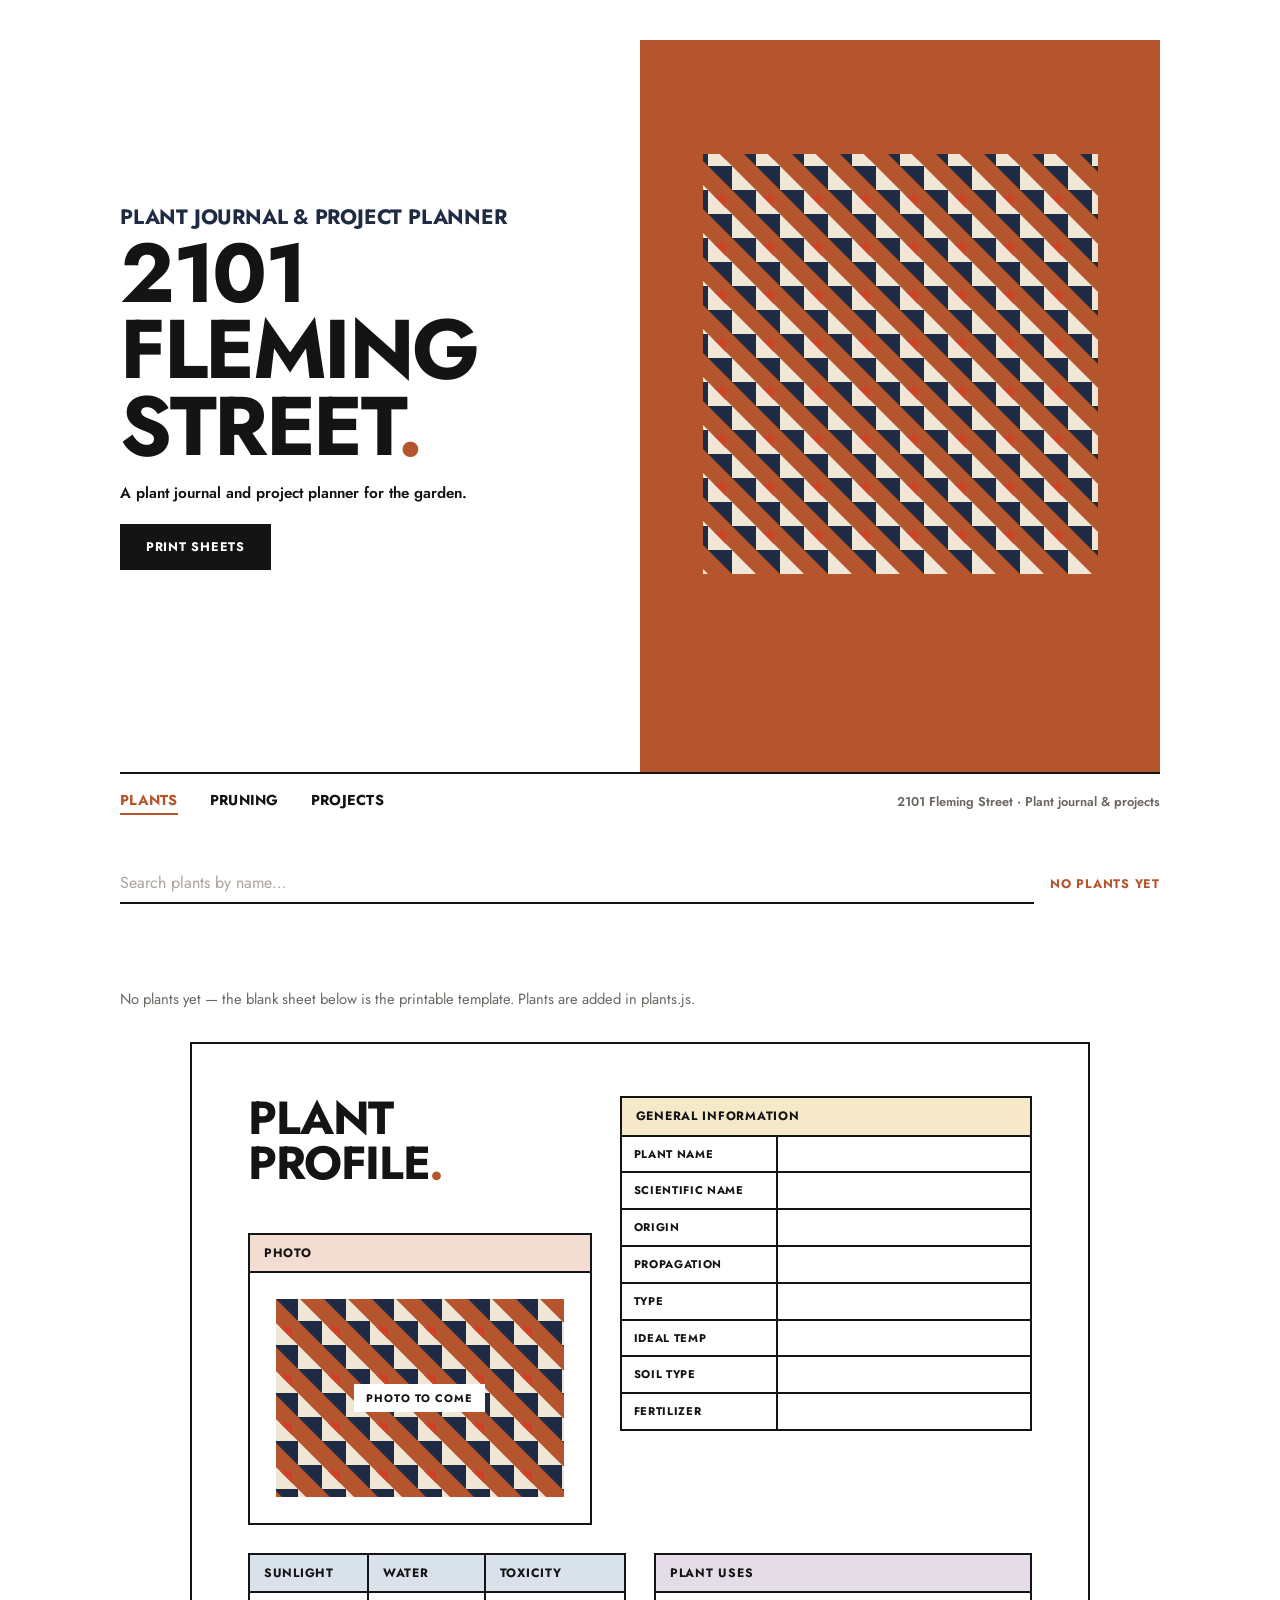
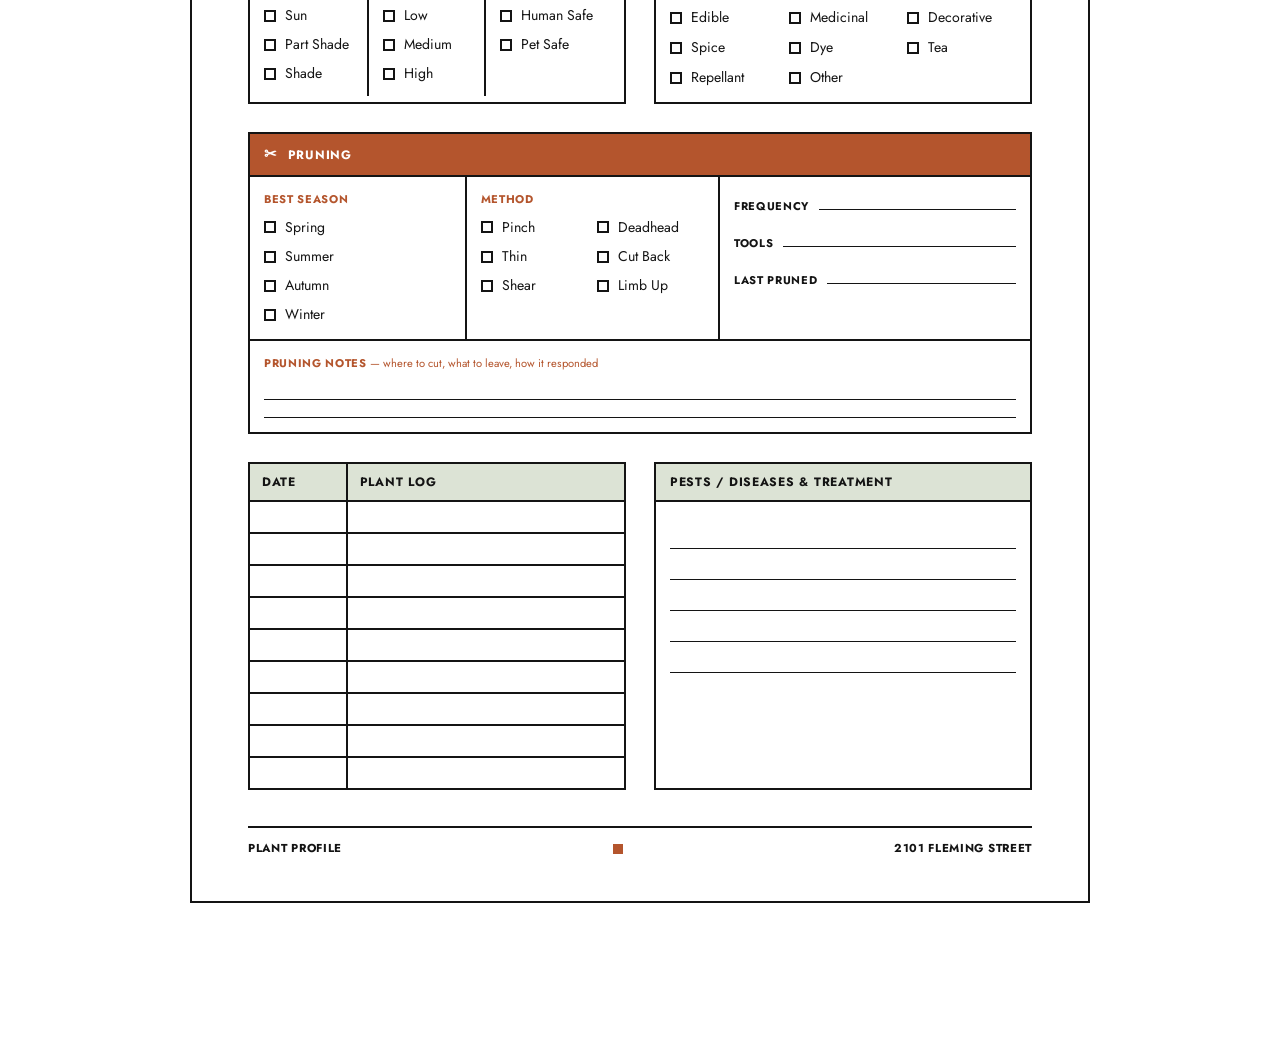
==== commit 4d825d59: "Restyle as an editorial mid-century portfolio cover Split header with a heavy stacked wordmark and n" ====
--- a/index.html
+++ b/index.html
@@ -6,14 +6,14 @@
 <title>2101 Fleming Street</title>
 <link rel="icon" href="data:image/svg+xml,<svg xmlns=%22http://www.w3.org/2000/svg%22 viewBox=%220 0 100 100%22><text y=%22.9em%22 font-size=%2290%22>🌿</text></svg>">
 <link rel="preconnect" href="https://fonts.googleapis.com">
-<link rel="stylesheet" href="https://fonts.googleapis.com/css2?family=Abril+Fatface&family=Oswald:wght@400;500;600&family=Libre+Franklin:ital,wght@0,400;0,600;1,400&family=Libre+Caslon+Text:ital,wght@0,400;0,700;1,400&display=swap">
+<link rel="stylesheet" href="https://fonts.googleapis.com/css2?family=Jost:ital,wght@0,400;0,500;0,600;0,700;1,400&display=swap">
 <link rel="stylesheet" href="styles.css">
 </head>
 <body>
 <div class="chrome">
   <header class="site">
     <div>
-      <h1 class="site-title"><a href="index.html">2101 Fleming Street</a> <span class="leafmark">Vol. 1</span></h1>
+      <h1 class="site-title"><a href="index.html">2101 Fleming Street</a> <span class="leafmark">Plant journal &amp; project planner</span></h1>
       <p class="site-sub">A plant journal and project planner for the garden.</p>
     </div>
     <button class="btn primary" id="print-btn">Print sheets</button>
--- a/styles.css
+++ b/styles.css
@@ -1,512 +1,509 @@
 /* =====================================================================
    2101 Fleming Street — shared styles
-   Vintage House & Garden magazine, c. 1969: yellowed paper, a fat serif
-   masthead, bold condensed cover lines, and the avocado / marigold /
-   cornflower / tomato palette of a colour issue. Chintz used sparingly.
+   Editorial mid-century: a portfolio-cover layout. Heavy geometric
+   wordmark, small navy kicker, a terracotta colour block carrying a
+   Bauhaus-style print, thin black rules with bold captions, and subtle
+   pastels inside the sections.
    ===================================================================== */
 
 :root{
-  --paper-old:#F1E6CD;       /* yellowed newsstand paper */
-  --paper-old-deep:#E4D6B6;
-  --paper:#FBF5E6;           /* inside pages */
-  --ink:#1F1A17;
-  --ink-soft:#6A5E52;
-  --ink-faint:#A69684;
-  --hairline:#D4C5A6;
-  --avocado:#6E8027;
-  --avocado-deep:#4F5D1A;
-  --marigold:#E7A523;
-  --marigold-soft:#F6DFA6;
-  --cornflower:#3D6BB0;
-  --cornflower-soft:#C9D8EE;
-  --tomato:#C4382A;
-  --chintz-pink:#D9748F;
-  --line:#1F1A17;
-  --font-masthead:"Abril Fatface", "Bodoni MT Black", "Didot", Georgia, serif;
-  --font-cover:"Oswald", "Franklin Gothic Demi Cond", "Arial Narrow", Impact, sans-serif;
-  --font-body:"Libre Franklin", "Franklin Gothic Book", "Helvetica Neue", Arial, sans-serif;
-  --font-serif:"Libre Caslon Text", "Georgia", "Times New Roman", serif;
+  --ground:#FFFFFF;
+  --ground-deep:#F2EFEA;
+  --paper:#FFFFFF;
+  --ink:#141414;
+  --ink-soft:#6B6660;
+  --ink-faint:#A9A39B;
+  --hairline:#DDD8D0;
+  --terracotta:#B4552D;
+  --terracotta-deep:#8F4222;
+  --navy:#1F2A44;
+  --red:#D23F2B;
+  --cream:#EFE6D6;
+  --blush:#F3DCD2;
+  --sage:#DCE3D5;
+  --butter:#F5E9C9;
+  --powder:#D9E2EA;
+  --lavender:#E4DDE8;
+  --line:#141414;
+  --font:"Jost", "Futura", "Avenir Next", "Century Gothic", "Helvetica Neue", Arial, sans-serif;
+  --pattern:url("data:image/svg+xml,%3Csvg xmlns='http://www.w3.org/2000/svg' width='48' height='48' viewBox='0 0 48 48'%3E%3Cpath d='M0 0h24v24z' fill='%231F2A44'/%3E%3Cpath d='M24 24h24v24z' fill='%231F2A44'/%3E%3Cpath d='M24 0l24 24H24z' fill='%23EFE6D6'/%3E%3Cpath d='M0 24l24 24H0z' fill='%23EFE6D6'/%3E%3Cpath d='M30 6h12v12z' fill='%23D23F2B'/%3E%3C/svg%3E");
   /* legacy tokens */
-  --desk:var(--paper-old);
-  --desk-deep:var(--paper-old-deep);
+  --desk:var(--ground);
+  --desk-deep:var(--ground-deep);
   --card:var(--paper);
-  --leaf:var(--avocado);
-  --leaf-dark:var(--avocado-deep);
-  --clay:var(--tomato);
-  --font-display:var(--font-masthead);
-  --font:var(--font-body);
+  --leaf:var(--navy);
+  --leaf-dark:var(--navy);
+  --clay:var(--terracotta);
+  --font-body:var(--font);
+  --font-display:var(--font);
 }
 @media (prefers-color-scheme: dark){
   :root:not([data-theme="light"]){
-    --paper-old:#211C18;
-    --paper-old-deep:#17130F;
-    --ink:#F1E6CD;
-    --ink-soft:#BFAE94;
-    --ink-faint:#6E6355;
-    --hairline:#443B32;
-    --card:#2B2520;
+    --ground:#151414;
+    --ground-deep:#1F1D1C;
+    --ink:#F2EEE8;
+    --ink-soft:#A8A198;
+    --ink-faint:#6A645D;
+    --hairline:#332F2C;
+    --card:#1F1D1C;
   }
 }
 :root[data-theme="dark"]{
-  --paper-old:#211C18;
-  --paper-old-deep:#17130F;
-  --ink:#F1E6CD;
-  --ink-soft:#BFAE94;
-  --ink-faint:#6E6355;
-  --hairline:#443B32;
-  --card:#2B2520;
+  --ground:#151414;
+  --ground-deep:#1F1D1C;
+  --ink:#F2EEE8;
+  --ink-soft:#A8A198;
+  --ink-faint:#6A645D;
+  --hairline:#332F2C;
+  --card:#1F1D1C;
 }
 
 *{ box-sizing:border-box; }
+html{ -webkit-font-smoothing:antialiased; }
 body{
   margin:0;
-  background-color:var(--paper-old);
-  /* faint paper grain */
-  background-image:
-    radial-gradient(rgba(120,90,40,.06) 1px, transparent 1.4px),
-    radial-gradient(rgba(120,90,40,.05) 1px, transparent 1.4px);
-  background-size:9px 9px, 13px 13px;
-  background-position:0 0, 4px 6px;
+  background:var(--ground);
   color:var(--ink);
-  font-family:var(--font-body);
+  font-family:var(--font);
+  font-weight:400;
   font-size:15.5px;
   line-height:1.5;
-  padding-block:0 80px;
-  padding-inline:16px;
-}
-a{ color:var(--cornflower); }
-a:hover{ color:var(--tomato); }
+  padding-block:0 96px;
+  padding-inline:20px;
+}
+a{ color:var(--ink); text-underline-offset:3px; text-decoration-thickness:1.5px; }
+a:hover{ color:var(--terracotta); }
 img{ max-width:100%; }
-
-/* ---------- masthead ---------- */
-.chrome{ max-width:920px; margin:0 auto; }
+strong, b{ font-weight:700; }
+
+/* ---------- cover / header ---------- */
+.chrome{ max-width:1040px; margin:0 auto; }
 header.site{
   display:grid;
-  grid-template-columns:1fr auto;
-  align-items:end;
-  gap:12px 28px;
-  padding:34px 0 16px;
+  grid-template-columns:minmax(0, 1fr) minmax(0, 1.1fr);
+  grid-template-areas:"copy block" "button block";
+  align-items:center;
+  column-gap:48px;
+  row-gap:20px;
+  padding-block:40px 0;
   margin-bottom:0;
-  border-bottom:4px solid var(--ink);
+  min-height:420px;
   position:relative;
 }
+header.site > div{ grid-area:copy; align-self:end; }
+header.site > .btn{ grid-area:button; justify-self:start; align-self:start; margin-bottom:36px; }
+header.site::after{
+  /* the colour block: terracotta with a framed Bauhaus print */
+  content:"";
+  grid-area:block;
+  align-self:stretch;
+  min-height:420px;
+  background-color:var(--terracotta);
+  background-image:var(--pattern);
+  background-repeat:repeat;
+  background-size:48px 48px;
+  background-position:center 22%;
+  background-clip:content-box;
+  padding:22% 12% 38%;
+  box-shadow:inset 0 0 0 1px var(--terracotta);
+  outline:none;
+  position:relative;
+}
 header.site::before{
-  /* chintz sprig band across the top of the page */
+  /* the terracotta field behind the print (the block itself) */
   content:"";
-  position:absolute;
-  left:0; right:0; top:0;
-  height:14px;
-  background-color:var(--avocado);
-  background-image:url("data:image/svg+xml,%3Csvg xmlns='http://www.w3.org/2000/svg' width='28' height='14' viewBox='0 0 28 14'%3E%3Ccircle cx='7' cy='7' r='3' fill='%23E7A523'/%3E%3Ccircle cx='21' cy='7' r='3' fill='%233D6BB0'/%3E%3Cpath d='M12 7c2-4 4-4 4 0-2 4-4 4-4 0z' fill='%23FBF5E6'/%3E%3C/svg%3E");
-  background-repeat:repeat-x;
+  grid-area:block;
+  align-self:stretch;
+  background:var(--terracotta);
+  min-height:420px;
 }
 .site-title{
   margin:0;
-  font-family:var(--font-masthead);
-  font-weight:400;
-  font-size:clamp(2.6rem, 8vw, 4.6rem);
-  line-height:.95;
-  letter-spacing:-.01em;
+  display:flex;
+  flex-direction:column-reverse;
+  font-family:var(--font);
+  font-weight:700;
+  font-size:clamp(2.6rem, 7.2vw, 5.2rem);
+  line-height:.92;
+  letter-spacing:-.03em;
+  text-transform:uppercase;
   color:var(--ink);
-  text-wrap:balance;
 }
 .site-title a{ color:inherit; text-decoration:none; }
+.site-title a::after{ content:"."; color:var(--terracotta); }
 .site-title a:hover{ color:inherit; }
 .site-title .leafmark{
-  font-family:var(--font-cover);
-  font-size:.28em;
-  letter-spacing:.1em;
-  vertical-align:top;
-  color:var(--paper);
-  background:var(--tomato);
-  padding:3px 7px;
-  margin-left:.25em;
-  display:inline-block;
-  transform:translateY(.3em);
+  font-size:clamp(.95rem, 2vw, 1.3rem);
+  font-weight:700;
+  letter-spacing:-.01em;
+  line-height:1.1;
+  text-transform:uppercase;
+  color:var(--navy);
+  margin-bottom:6px;
 }
 .site-sub{
-  margin:14px 0 0;
-  max-width:34ch;
-  font-family:var(--font-cover);
+  margin:20px 0 0;
+  max-width:36ch;
   font-weight:600;
-  font-size:clamp(1.15rem, 2.6vw, 1.55rem);
-  line-height:1.05;
-  letter-spacing:.01em;
-  text-transform:uppercase;
-  color:var(--avocado);
-}
+  font-size:.95rem;
+  line-height:1.3;
+  color:var(--ink);
+}
+@media (prefers-color-scheme: dark){
+  :root:not([data-theme="light"]) .site-title .leafmark{ color:#9FB0D6; }
+}
+:root[data-theme="dark"] .site-title .leafmark{ color:#9FB0D6; }
 
 nav.site-nav{
   display:flex;
   flex-wrap:wrap;
-  gap:0;
-  margin:0 0 34px;
-  border-bottom:1px solid var(--ink);
+  align-items:center;
+  gap:0 32px;
+  margin:0 0 48px;
+  padding:14px 0 0;
+  border-top:2px solid var(--ink);
+}
+nav.site-nav::after{
+  content:"2101 Fleming Street · Plant journal & projects";
+  margin-left:auto;
+  font-weight:600;
+  font-size:.8rem;
+  color:var(--ink-soft);
+  text-align:right;
 }
 nav.site-nav a{
   text-decoration:none;
   color:var(--ink);
-  font-family:var(--font-cover);
-  font-weight:500;
-  font-size:.92rem;
-  letter-spacing:.12em;
-  text-transform:uppercase;
-  padding:9px 18px;
-  border-right:1px solid var(--ink);
-}
-nav.site-nav a:first-child{ padding-left:0; }
-nav.site-nav a:last-child{ border-right:none; }
-nav.site-nav a:hover{ color:var(--tomato); }
-nav.site-nav a[aria-current="page"]{ color:var(--cornflower); }
-nav.site-nav a[aria-current="page"]::before{ content:"▸ "; color:var(--tomato); }
-nav.site-nav a:focus-visible{ outline:2px solid var(--cornflower); outline-offset:2px; }
+  font-weight:700;
+  font-size:.9rem;
+  letter-spacing:.02em;
+  text-transform:uppercase;
+  padding:2px 0;
+  border-bottom:2px solid transparent;
+}
+nav.site-nav a:hover{ color:var(--terracotta); }
+nav.site-nav a[aria-current="page"]{ color:var(--terracotta); border-bottom-color:var(--terracotta); }
+nav.site-nav a:focus-visible{ outline:2px solid var(--navy); outline-offset:4px; }
 
 .btn{
-  font-family:var(--font-cover);
-  font-weight:500;
-  font-size:.9rem;
-  letter-spacing:.12em;
-  text-transform:uppercase;
-  border-radius:0;
-  padding:9px 20px;
+  font-family:var(--font);
+  font-weight:700;
+  font-size:.78rem;
+  letter-spacing:.06em;
+  text-transform:uppercase;
+  border-radius:0;
+  padding:12px 24px;
   cursor:pointer;
   border:2px solid var(--ink);
-  background:var(--paper);
+  background:transparent;
   color:var(--ink);
   text-decoration:none;
   display:inline-block;
-}
-.btn:hover{ background:var(--marigold); color:var(--ink); }
-.btn.primary{ background:var(--tomato); border-color:var(--tomato); color:#FBF5E6; }
-.btn.primary:hover{ background:var(--ink); border-color:var(--ink); }
-.btn:focus-visible{ outline:2px solid var(--cornflower); outline-offset:3px; }
-.btn.small{ padding:4px 12px; font-size:.78rem; }
-.btn.danger{ border-color:var(--tomato); color:var(--tomato); }
+  transition:background .15s, color .15s, border-color .15s;
+}
+.btn:hover{ background:var(--ink); color:var(--ground); }
+.btn.primary{ background:var(--ink); color:#fff; }
+.btn.primary:hover{ background:var(--terracotta); border-color:var(--terracotta); }
+.btn:focus-visible{ outline:2px solid var(--navy); outline-offset:3px; }
+.btn.small{ padding:5px 12px; font-size:.68rem; }
+.btn.danger{ border-color:var(--red); color:var(--red); }
 
 /* ---------- toolbar + index ---------- */
 .toolbar{
   display:flex;
   flex-wrap:wrap;
   align-items:center;
-  gap:14px;
-  margin-bottom:22px;
+  gap:16px;
+  margin-bottom:28px;
 }
 .search-wrap{ flex:1; min-width:200px; position:relative; }
 .search-wrap input{
   width:100%;
-  font-family:var(--font-body);
-  font-size:.95rem;
+  font-family:var(--font);
+  font-size:1rem;
   color:var(--ink);
-  background:var(--paper);
-  border:2px solid var(--ink);
-  border-radius:0;
-  padding:8px 14px;
-}
-.search-wrap input::placeholder{ color:var(--ink-faint); font-style:italic; }
-.search-wrap input:focus-visible{ outline:none; border-color:var(--cornflower); box-shadow:inset 0 0 0 1px var(--cornflower); }
+  background:transparent;
+  border:none;
+  border-bottom:2px solid var(--ink);
+  border-radius:0;
+  padding:8px 0;
+}
+.search-wrap input::placeholder{ color:var(--ink-faint); }
+.search-wrap input:focus-visible{ outline:none; border-bottom-color:var(--terracotta); }
 .count{
-  font-family:var(--font-cover);
-  font-size:.82rem;
-  letter-spacing:.14em;
-  text-transform:uppercase;
-  color:var(--tomato);
+  font-weight:700;
+  font-size:.78rem;
+  letter-spacing:.06em;
+  text-transform:uppercase;
+  color:var(--terracotta);
   white-space:nowrap;
 }
 
 .index-grid{
   display:grid;
-  grid-template-columns:repeat(auto-fill, minmax(200px, 1fr));
-  gap:12px 24px;
-  max-width:920px;
-  margin:0 auto 44px;
+  grid-template-columns:repeat(auto-fill, minmax(210px, 1fr));
+  gap:0 32px;
+  max-width:1040px;
+  margin:0 auto 56px;
 }
 .index-card{
   display:flex;
   align-items:center;
-  gap:12px;
+  gap:14px;
   text-align:left;
-  font-family:var(--font-body);
+  font-family:var(--font);
   background:transparent;
   border:none;
-  border-bottom:1px dotted var(--ink);
-  border-radius:0;
-  padding:9px 0;
+  border-bottom:1px solid var(--ink);
+  border-radius:0;
+  padding:12px 0;
   cursor:pointer;
   color:var(--ink);
 }
-.index-card:hover .index-name{ color:var(--tomato); }
-.index-card:focus-visible{ outline:2px solid var(--cornflower); outline-offset:3px; }
+.index-card:hover .index-name{ color:var(--terracotta); }
+.index-card:focus-visible{ outline:2px solid var(--navy); outline-offset:3px; }
 .index-thumb{
-  width:44px; height:44px;
+  width:46px; height:46px;
   flex:none;
-  border-radius:50%;
-  background:var(--marigold);
+  border-radius:0;
+  background:var(--terracotta);
   overflow:hidden;
   display:flex;
   align-items:center;
   justify-content:center;
   font-size:1.1rem;
 }
-.index-card:nth-child(3n+2) .index-thumb{ background:var(--cornflower-soft); }
-.index-card:nth-child(3n+3) .index-thumb{ background:var(--avocado); }
+.index-card:nth-child(3n+2) .index-thumb{ background:var(--navy); }
+.index-card:nth-child(3n+3) .index-thumb{ background:var(--sage); }
 .index-thumb img{ width:100%; height:100%; object-fit:cover; display:block; }
-.index-name{ font-family:var(--font-serif); font-weight:700; font-size:1rem; line-height:1.25; }
-.index-sci{ font-family:var(--font-serif); font-style:italic; font-size:.82rem; color:var(--ink-soft); line-height:1.3; }
+.index-name{ font-weight:700; font-size:1rem; line-height:1.25; text-transform:uppercase; letter-spacing:-.01em; }
+.index-sci{ font-style:italic; font-size:.82rem; color:var(--ink-soft); line-height:1.3; }
 .empty-note{
-  max-width:920px;
-  margin:0 auto 30px;
+  max-width:1040px;
+  margin:0 auto 32px;
   color:var(--ink-soft);
-  font-family:var(--font-serif);
-  font-style:italic;
-  font-size:.95rem;
-}
-
-/* ---------- printable sheets (inside pages) ---------- */
+  font-size:.92rem;
+}
+
+/* ---------- printable sheets ---------- */
 .sheet{
-  background:var(--paper);
-  color:#1F1A17;
-  max-width:860px;
-  margin:0 auto 56px;
-  padding:48px 50px 40px;
-  border:1px solid #1F1A17;
+  background:#FFFFFF;
+  color:#141414;
+  max-width:900px;
+  margin:0 auto 64px;
+  padding:52px 56px 44px;
+  border:2px solid #141414;
   border-radius:0;
   position:relative;
-  box-shadow:0 1px 0 #1F1A17, 3px 3px 0 var(--paper), 4px 4px 0 #1F1A17;
-}
-.sheet, .sheet *{ --line:#1F1A17; }
-.sheet a{ color:var(--cornflower); }
-.sheet a:hover{ color:var(--tomato); }
-.sheet::before{
-  /* page folio, like a magazine corner */
-  content:"2101 Fleming Street";
-  position:absolute;
-  top:16px; right:18px;
-  font-family:var(--font-cover);
-  font-size:.7rem;
-  letter-spacing:.2em;
-  text-transform:uppercase;
-  color:#6A5E52;
-}
+}
+.sheet, .sheet *{ --line:#141414; }
+.sheet a{ color:#141414; }
+.sheet a:hover{ color:var(--terracotta); }
 
 .script-h{
-  font-family:var(--font-masthead);
-  font-weight:400;
-  font-size:2.7rem;
-  line-height:1;
-  letter-spacing:0;
-  margin:0 0 8px;
-  color:#1F1A17;
-}
+  font-family:var(--font);
+  font-weight:700;
+  font-size:2.9rem;
+  line-height:.95;
+  letter-spacing:-.03em;
+  text-transform:uppercase;
+  margin:0 0 10px;
+  color:#141414;
+}
+.script-h::after{ content:"."; color:var(--terracotta); }
 .plant-id{
-  font-family:var(--font-cover);
-  font-weight:500;
-  font-size:1rem;
-  letter-spacing:.08em;
+  font-weight:700;
+  font-size:.8rem;
+  letter-spacing:.04em;
   text-transform:uppercase;
   margin:2px 0 0;
   min-height:1.4em;
-  color:var(--cornflower);
+  color:var(--navy);
 }
 .plant-id .sci{
-  font-family:var(--font-serif);
   font-weight:400;
   font-style:italic;
-  color:#6A5E52;
+  color:#6B6660;
   text-transform:none;
   letter-spacing:0;
-  font-size:.95rem;
-}
-
-.box{ border:1.5px solid var(--line); background:var(--paper); }
+  font-size:.92rem;
+}
+
+.box{ border:2px solid var(--line); background:#fff; }
 .box-title{
-  font-family:var(--font-cover);
-  font-weight:500;
-  font-size:.86rem;
-  letter-spacing:.16em;
+  font-weight:700;
+  font-size:.76rem;
+  letter-spacing:.06em;
   text-transform:uppercase;
   text-align:left;
-  border-bottom:1.5px solid var(--line);
-  padding:7px 12px;
-  color:#FBF5E6;
-  background:var(--avocado);
+  border-bottom:2px solid var(--line);
+  padding:9px 14px;
+  color:#141414;
+  background:var(--sage);
 }
 
 .top-grid{
   display:grid;
   grid-template-columns:5fr 6fr;
-  gap:24px;
-  margin-bottom:24px;
-}
-.photo-box{ margin-top:16px; display:flex; flex-direction:column; }
-.photo-box .box-title{ background:var(--cornflower); }
+  gap:28px;
+  margin-bottom:28px;
+}
+.photo-box{ margin-top:20px; display:flex; flex-direction:column; }
+.photo-box .box-title{ background:var(--blush); }
 .photo-well{
   flex:1;
-  min-height:240px;
+  min-height:250px;
   display:flex;
   align-items:center;
   justify-content:center;
   overflow:hidden;
-  padding:8px;
-  background:
-    radial-gradient(circle at 30% 30%, rgba(61,107,176,.18) 0 6px, transparent 7px),
-    radial-gradient(circle at 70% 60%, rgba(231,165,35,.22) 0 7px, transparent 8px),
-    radial-gradient(circle at 20% 80%, rgba(110,128,39,.18) 0 5px, transparent 6px),
-    radial-gradient(circle at 80% 20%, rgba(217,116,143,.2) 0 5px, transparent 6px),
-    #F5EDDB;
-  background-size:90px 90px, 110px 110px, 70px 70px, 120px 120px, auto;
-}
-.photo-well img{ width:100%; height:100%; object-fit:cover; display:block; border:1.5px solid #1F1A17; }
+  background-color:var(--terracotta);
+  background-image:var(--pattern);
+  background-size:48px 48px;
+  background-clip:content-box;
+  padding:26px;
+}
+.photo-well img{ width:100%; height:100%; object-fit:cover; display:block; }
 .photo-hint{
-  font-family:var(--font-cover);
-  font-size:.78rem;
-  letter-spacing:.2em;
-  color:#1F1A17;
-  text-transform:uppercase;
-  background:var(--paper);
-  padding:4px 10px;
-  border:1.5px solid #1F1A17;
+  font-size:.68rem;
+  font-weight:700;
+  letter-spacing:.1em;
+  color:#141414;
+  text-transform:uppercase;
+  background:#fff;
+  padding:6px 12px;
 }
 
 table.info{ width:100%; border-collapse:collapse; }
 table.info caption{
   caption-side:top;
-  border:1.5px solid var(--line);
+  border:2px solid var(--line);
   border-bottom:none;
+  background:var(--butter);
 }
 table.info th{
-  font-family:var(--font-cover);
-  font-weight:400;
-  font-size:.8rem;
-  letter-spacing:.12em;
+  font-weight:700;
+  font-size:.7rem;
+  letter-spacing:.06em;
   text-transform:uppercase;
   text-align:left;
   width:38%;
-  padding:9px 10px;
-  border:1.5px solid var(--line);
-  background:var(--marigold-soft);
-}
-table.info td{ border:1.5px solid var(--line); padding:9px 10px; font-size:.92rem; font-family:var(--font-serif); }
-
-.cb-row{ display:flex; flex-direction:column; gap:7px; }
-.cb{ display:flex; align-items:center; gap:8px; font-size:.86rem; }
+  padding:9px 12px;
+  border:2px solid var(--line);
+}
+table.info td{ border:2px solid var(--line); padding:9px 12px; font-size:.92rem; }
+
+.cb-row{ display:flex; flex-direction:column; gap:8px; }
+.cb{ display:flex; align-items:center; gap:9px; font-size:.88rem; }
 .cb .sq{
   width:12px; height:12px;
-  border:1.5px solid var(--line);
+  border:2px solid var(--line);
   flex:none;
   display:inline-flex;
   align-items:center;
   justify-content:center;
-  font-size:11px;
-  line-height:1;
-}
-.cb.checked .sq{ background:var(--tomato); }
+}
+.cb.checked .sq{ background:var(--terracotta); border-color:var(--terracotta); }
 
 .mid-grid{
   display:grid;
   grid-template-columns:1fr 1fr;
-  gap:24px;
-  margin-bottom:24px;
+  gap:28px;
+  margin-bottom:28px;
 }
 .care-box .care-cols{ display:grid; grid-template-columns:1fr 1fr 1.2fr; }
-.care-box .care-col{ padding:11px 12px; }
-.care-box .care-col + .care-col{ border-left:1.5px solid var(--line); }
+.care-box .care-col{ padding:12px 14px; }
+.care-box .care-col + .care-col{ border-left:2px solid var(--line); }
 .care-box .care-col h4, .uses-box h4{
   margin:0 0 8px;
-  font-family:var(--font-cover);
-  font-weight:400;
-  font-size:.8rem;
-  letter-spacing:.12em;
-  text-transform:uppercase;
-}
-.care-head{ display:grid; grid-template-columns:1fr 1fr 1.2fr; border-bottom:1.5px solid var(--line); background:var(--marigold); }
+  font-size:.7rem;
+  font-weight:700;
+  letter-spacing:.06em;
+  text-transform:uppercase;
+}
+.care-head{ display:grid; grid-template-columns:1fr 1fr 1.2fr; border-bottom:2px solid var(--line); background:var(--powder); }
 .care-head div{
-  font-family:var(--font-cover);
-  font-weight:500;
-  font-size:.86rem;
-  letter-spacing:.16em;
+  font-weight:700;
+  font-size:.76rem;
+  letter-spacing:.06em;
   text-transform:uppercase;
   text-align:left;
-  padding:7px 12px;
-}
-.care-head div + div{ border-left:1.5px solid var(--line); }
-.uses-box .box-title{ background:var(--cornflower); }
+  padding:9px 14px;
+}
+.care-head div + div{ border-left:2px solid var(--line); }
+.uses-box .box-title{ background:var(--lavender); }
 
 .uses-grid{
   display:grid;
   grid-template-columns:repeat(3, 1fr);
   gap:9px 10px;
-  padding:13px 14px;
-}
-
-/* ---------- pruning section (tomato red kicker) ---------- */
-.pruning-box{ border-color:var(--line); margin-bottom:24px; }
+  padding:14px 14px;
+}
+
+/* ---------- pruning section (terracotta) ---------- */
+.pruning-box{ border-color:var(--line); margin-bottom:28px; }
 .pruning-box .box-title{
-  background:var(--tomato);
-  color:#FBF5E6;
+  background:var(--terracotta);
+  color:#fff;
   display:flex;
   align-items:center;
   gap:10px;
 }
-.pruning-box .box-title .snips{ font-size:1rem; }
+.pruning-box .box-title .snips{ font-size:.95rem; }
 .pruning-grid{ display:grid; grid-template-columns:1.1fr 1.3fr 1.6fr; }
-.pruning-col{ padding:13px 14px; }
-.pruning-col + .pruning-col{ border-left:1.5px solid var(--line); }
+.pruning-col{ padding:14px 14px; }
+.pruning-col + .pruning-col{ border-left:2px solid var(--line); }
 .pruning-col h4, .pruning-notes h4{
   margin:0 0 9px;
-  font-family:var(--font-cover);
-  font-weight:400;
-  font-size:.8rem;
-  letter-spacing:.14em;
-  text-transform:uppercase;
-  color:var(--tomato);
+  font-size:.7rem;
+  font-weight:700;
+  letter-spacing:.06em;
+  text-transform:uppercase;
+  color:var(--terracotta);
 }
 .pruning-methods{ display:grid; grid-template-columns:1fr 1fr; gap:8px 10px; }
-.pruning-fields{ display:flex; flex-direction:column; gap:13px; }
+.pruning-fields{ display:flex; flex-direction:column; gap:14px; }
 .field{
   display:flex;
   align-items:baseline;
   gap:10px;
-  font-family:var(--font-cover);
-  font-size:.78rem;
-  font-weight:400;
-  letter-spacing:.12em;
+  font-size:.7rem;
+  font-weight:700;
+  letter-spacing:.06em;
   text-transform:uppercase;
 }
 .field .fill-line{ flex:1; }
 .fill-line{
-  border-bottom:1px solid var(--line);
+  border-bottom:1.5px solid var(--line);
   min-height:1.25em;
-  font-family:var(--font-serif);
+  font-family:var(--font);
   font-weight:400;
   font-size:.92rem;
   letter-spacing:0;
   text-transform:none;
 }
-.pruning-notes{ grid-column:1 / -1; border-top:1.5px solid var(--line); padding:13px 14px; }
-
-.bottom-grid{ display:grid; grid-template-columns:1fr 1fr; gap:24px; }
+.pruning-notes{ grid-column:1 / -1; border-top:2px solid var(--line); padding:14px 14px; }
+
+.bottom-grid{ display:grid; grid-template-columns:1fr 1fr; gap:28px; }
 table.log{ width:100%; border-collapse:collapse; }
 table.log th{
-  font-family:var(--font-cover);
-  font-weight:500;
-  font-size:.86rem;
-  letter-spacing:.16em;
+  font-weight:700;
+  font-size:.76rem;
+  letter-spacing:.06em;
   text-transform:uppercase;
   text-align:left;
-  border:1.5px solid var(--line);
-  padding:7px 10px;
-  background:var(--avocado);
-  color:#FBF5E6;
+  border:2px solid var(--line);
+  padding:9px 12px;
+  background:var(--sage);
 }
 table.log th:first-child{ width:26%; }
 table.log td{
-  border:1.5px solid var(--line);
-  padding:0 10px;
-  height:31px;
-  font-size:.88rem;
-  font-family:var(--font-serif);
-}
-.notes-lines{ padding:15px 14px; display:flex; flex-direction:column; }
+  border:2px solid var(--line);
+  padding:0 12px;
+  height:32px;
+  font-size:.9rem;
+}
+.notes-lines{ padding:16px 14px; display:flex; flex-direction:column; }
 .notes-lines .fill-line{ min-height:2.1em; display:flex; align-items:flex-end; padding-bottom:2px; }
 .notes-lines .fill-line.filled-text{ border-bottom-color:transparent; display:block; }
 
@@ -514,19 +511,21 @@
   display:flex;
   justify-content:space-between;
   align-items:center;
-  margin-top:32px;
-  padding-top:10px;
-  border-top:3px double var(--line);
-  font-family:var(--font-cover);
-  font-size:.74rem;
-  letter-spacing:.2em;
-  text-transform:uppercase;
-  color:#6A5E52;
+  margin-top:36px;
+  padding-top:12px;
+  border-top:2px solid var(--line);
+  font-weight:700;
+  font-size:.72rem;
+  letter-spacing:.06em;
+  text-transform:uppercase;
+  color:#141414;
 }
 .sheet-foot .leafmark{
-  font-size:1.1rem;
-  letter-spacing:0;
-  color:var(--tomato);
+  width:10px; height:10px;
+  background:var(--terracotta);
+  color:transparent;
+  overflow:hidden;
+  font-size:0;
 }
 
 /* ---------- pruning guide page ---------- */
@@ -537,182 +536,173 @@
   margin-bottom:22px;
 }
 .guide-card{
-  border:1.5px solid var(--line);
-  padding:14px 16px;
-  background:var(--paper);
-  border-top-width:8px;
-}
-.guide-card:nth-child(6n+1){ border-top-color:var(--avocado); }
-.guide-card:nth-child(6n+2){ border-top-color:var(--cornflower); }
-.guide-card:nth-child(6n+3){ border-top-color:var(--marigold); }
-.guide-card:nth-child(6n+4){ border-top-color:var(--tomato); }
-.guide-card:nth-child(6n+5){ border-top-color:var(--chintz-pink); }
-.guide-card:nth-child(6n+6){ border-top-color:var(--avocado); }
+  border:none;
+  padding:20px 20px 18px;
+  background:var(--sage);
+}
+.guide-card:nth-child(6n+2){ background:var(--blush); }
+.guide-card:nth-child(6n+3){ background:var(--butter); }
+.guide-card:nth-child(6n+4){ background:var(--powder); }
+.guide-card:nth-child(6n+5){ background:var(--lavender); }
+.guide-card:nth-child(6n+6){ background:var(--cream); }
 .guide-card h3{
-  margin:0 0 6px;
-  font-family:var(--font-masthead);
-  font-weight:400;
+  margin:0 0 8px;
+  font-family:var(--font);
+  font-weight:700;
   font-size:1.5rem;
-  letter-spacing:0;
-  text-transform:none;
-  color:#1F1A17;
-}
-.guide-card p{ margin:0; font-size:.9rem; font-family:var(--font-serif); }
-.guide-card .when{ font-size:.8rem; color:#6A5E52; margin-top:8px; font-style:italic; }
+  letter-spacing:-.02em;
+  text-transform:uppercase;
+  line-height:1;
+  color:#141414;
+}
+.guide-card h3::after{ content:"."; color:var(--terracotta); }
+.guide-card p{ margin:0; font-size:.9rem; }
+.guide-card .when{ font-size:.82rem; color:#4A4541; margin-top:10px; font-style:italic; }
 table.calendar{ width:100%; border-collapse:collapse; margin-bottom:22px; }
 table.calendar th, table.calendar td{
-  border:1.5px solid var(--line);
-  padding:10px 12px;
-  font-size:.9rem;
+  border:none;
+  border-bottom:2px solid var(--line);
+  padding:16px 14px 16px 0;
+  font-size:.92rem;
   vertical-align:top;
   text-align:left;
 }
-table.calendar td{ font-family:var(--font-serif); }
+table.calendar tr:last-child th, table.calendar tr:last-child td{ border-bottom:none; }
 table.calendar th{
-  font-family:var(--font-cover);
-  font-weight:500;
-  font-size:.86rem;
-  letter-spacing:.14em;
-  text-transform:uppercase;
-  width:18%;
-  color:#FBF5E6;
-}
-table.calendar tr:nth-child(1) th{ background:var(--cornflower); }
-table.calendar tr:nth-child(2) th{ background:var(--avocado); }
-table.calendar tr:nth-child(3) th{ background:var(--marigold); color:#1F1A17; }
-table.calendar tr:nth-child(4) th{ background:var(--tomato); }
-table.calendar td ul{ margin:0; padding-left:18px; }
-.rule-list{ margin:0; padding-left:22px; font-size:.94rem; font-family:var(--font-serif); }
-.rule-list li{ margin-bottom:7px; }
-.rule-list li::marker{ color:var(--tomato); font-family:var(--font-cover); font-weight:500; }
+  font-weight:700;
+  font-size:1.3rem;
+  letter-spacing:-.02em;
+  text-transform:uppercase;
+  line-height:1;
+  width:22%;
+  color:#141414;
+  padding-top:18px;
+}
+table.calendar tr:nth-child(1) th{ color:var(--navy); }
+table.calendar tr:nth-child(2) th{ color:#5E7A3A; }
+table.calendar tr:nth-child(3) th{ color:#C48A1E; }
+table.calendar tr:nth-child(4) th{ color:var(--terracotta); }
+table.calendar td ul{ margin:0; padding-left:16px; }
+table.calendar td li{ margin-bottom:5px; }
+table.calendar td li::marker{ color:var(--terracotta); }
+.rule-list{ margin:0; padding-left:24px; font-size:.94rem; }
+.rule-list li{ margin-bottom:9px; padding-left:6px; }
+.rule-list li::marker{ color:var(--terracotta); font-weight:700; }
 table.schedule{ width:100%; border-collapse:collapse; }
 table.schedule th, table.schedule td{
-  border:1.5px solid var(--line);
-  padding:7px 9px;
-  font-size:.86rem;
+  border:none;
+  border-bottom:1.5px solid var(--line);
+  padding:10px 12px 10px 0;
+  font-size:.88rem;
   text-align:left;
   vertical-align:top;
 }
-table.schedule th{ font-family:var(--font-cover); font-weight:400; font-size:.8rem; letter-spacing:.12em; text-transform:uppercase; background:var(--marigold-soft); }
-table.schedule td.blank{ height:31px; }
+table.schedule th{ font-size:.7rem; font-weight:700; letter-spacing:.06em; text-transform:uppercase; border-bottom-width:2px; }
+table.schedule td.blank{ height:34px; }
 
 /* ---------- projects ---------- */
 .project-grid{
   display:grid;
-  grid-template-columns:repeat(auto-fill, minmax(250px, 1fr));
-  gap:30px 26px;
-  max-width:920px;
-  margin:0 auto 48px;
+  grid-template-columns:repeat(auto-fill, minmax(280px, 1fr));
+  gap:44px 32px;
+  max-width:1040px;
+  margin:0 auto 72px;
 }
 .project-card{
   display:flex;
   flex-direction:column;
-  background:var(--paper);
-  border:1.5px solid var(--ink);
-  border-radius:0;
-  overflow:hidden;
+  background:transparent;
+  border:none;
+  border-radius:0;
+  overflow:visible;
   color:var(--ink);
   text-decoration:none;
-  box-shadow:5px 5px 0 var(--marigold);
-}
-.project-card:nth-child(3n+2){ box-shadow:5px 5px 0 var(--cornflower); }
-.project-card:nth-child(3n+3){ box-shadow:5px 5px 0 var(--avocado); }
+}
 .project-card:hover{ color:var(--ink); }
-.project-card:hover .project-title{ color:var(--tomato); }
-.project-card:focus-visible{ outline:2px solid var(--cornflower); outline-offset:4px; }
+.project-card:hover .project-title{ color:var(--terracotta); }
+.project-card:focus-visible{ outline:2px solid var(--navy); outline-offset:8px; }
 .project-cover{
   aspect-ratio:4 / 3;
   max-width:100%;
-  border-bottom:1.5px solid var(--ink);
+  background-color:var(--terracotta);
+  background-image:var(--pattern);
+  background-size:48px 48px;
+  background-clip:content-box;
+  padding:24px;
   display:flex;
   align-items:center;
   justify-content:center;
   overflow:hidden;
   font-size:2rem;
-  background:
-    radial-gradient(circle at 30% 30%, rgba(61,107,176,.18) 0 6px, transparent 7px),
-    radial-gradient(circle at 70% 60%, rgba(231,165,35,.22) 0 7px, transparent 8px),
-    radial-gradient(circle at 20% 80%, rgba(110,128,39,.18) 0 5px, transparent 6px),
-    radial-gradient(circle at 80% 20%, rgba(217,116,143,.2) 0 5px, transparent 6px),
-    #F5EDDB;
-  background-size:90px 90px, 110px 110px, 70px 70px, 120px 120px, auto;
-}
+  margin-bottom:18px;
+}
+.project-card:nth-child(3n+2) .project-cover{ background-color:var(--navy); }
+.project-card:nth-child(3n+3) .project-cover{ background-color:var(--cream); }
 .project-cover img{ width:100%; height:100%; object-fit:cover; display:block; }
-.project-body{ padding:14px 16px 16px; display:flex; flex-direction:column; gap:6px; flex:1; }
-.project-title{ font-family:var(--font-masthead); font-weight:400; font-size:1.45rem; line-height:1.1; margin:0; }
-.project-summary{ margin:0; font-size:.9rem; color:var(--ink-soft); flex:1; font-family:var(--font-serif); }
+.project-body{ padding:0; display:flex; flex-direction:column; gap:6px; flex:1; border-top:2px solid var(--ink); padding-top:14px; }
+.project-title{ font-family:var(--font); font-weight:700; font-size:1.5rem; letter-spacing:-.03em; text-transform:uppercase; line-height:.98; margin:0; transition:color .15s; }
+.project-title::after{ content:"."; color:var(--terracotta); }
+.project-summary{ margin:2px 0 0; font-size:.9rem; color:var(--ink-soft); flex:1; }
 .project-meta{
   display:flex;
   flex-wrap:wrap;
-  gap:6px 14px;
-  font-family:var(--font-cover);
-  font-size:.74rem;
-  letter-spacing:.12em;
-  text-transform:uppercase;
-  color:var(--ink-soft);
-  margin-top:6px;
+  gap:6px 16px;
+  font-weight:600;
+  font-size:.7rem;
+  letter-spacing:.06em;
+  text-transform:uppercase;
+  color:var(--ink);
+  margin-top:8px;
 }
 .badge{
   display:inline-block;
-  font-family:var(--font-cover);
-  font-size:.74rem;
-  font-weight:500;
-  letter-spacing:.14em;
-  text-transform:uppercase;
-  padding:2px 9px;
-  border-radius:0;
-  background:var(--marigold);
-  color:#1F1A17;
-}
-.badge.planned{ background:var(--marigold); color:#1F1A17; }
-.badge.progress{ background:var(--tomato); color:#FBF5E6; }
-.badge.done{ background:var(--avocado); color:#FBF5E6; }
+  font-size:.68rem;
+  font-weight:700;
+  letter-spacing:.08em;
+  text-transform:uppercase;
+  padding:3px 9px;
+  border-radius:0;
+  background:var(--butter);
+  color:#141414;
+}
+.badge.planned{ background:var(--butter); }
+.badge.progress{ background:var(--terracotta); color:#fff; }
+.badge.done{ background:var(--navy); color:#fff; }
 .progress-bar{
-  height:8px;
-  background:var(--paper);
-  border:1.5px solid var(--ink);
+  height:4px;
+  background:var(--hairline);
+  border:none;
   border-radius:0;
   overflow:hidden;
-  margin-top:8px;
-}
-.progress-bar span{ display:block; height:100%; background:var(--cornflower); }
+  margin-top:10px;
+}
+.progress-bar span{ display:block; height:100%; background:var(--terracotta); }
 
 /* project sheet */
-.project-head{ margin-bottom:20px; padding-right:150px; }
-.project-head h1.script-h{ font-size:2.9rem; }
-.project-tags{ display:flex; flex-wrap:wrap; gap:8px 14px; align-items:center; margin:12px 0 0; }
-.project-tags .meta-item{ font-family:var(--font-cover); font-size:.78rem; letter-spacing:.12em; text-transform:uppercase; color:#6A5E52; }
-.project-intro{ margin:16px 0 0; font-size:1rem; max-width:64ch; font-family:var(--font-serif); }
-.project-intro p:first-child::first-letter{
-  font-family:var(--font-masthead);
-  font-size:3.1em;
-  line-height:.8;
-  float:left;
-  margin:.08em .12em 0 0;
-  color:var(--tomato);
-}
+.project-head{ margin-bottom:24px; }
+.project-head h1.script-h{ font-size:3.2rem; max-width:14ch; }
+.project-tags{ display:flex; flex-wrap:wrap; gap:8px 16px; align-items:center; margin:14px 0 0; }
+.project-tags .meta-item{ font-weight:600; font-size:.72rem; letter-spacing:.06em; text-transform:uppercase; color:#141414; }
+.project-intro{ margin:18px 0 0; font-size:1rem; max-width:62ch; color:#141414; }
 .hero{
-  border:1.5px solid var(--line);
-  margin:22px 0 26px;
-  min-height:240px;
-  max-height:440px;
+  border:none;
+  margin:28px 0 32px;
+  min-height:260px;
+  max-height:480px;
   display:flex;
   align-items:center;
   justify-content:center;
   overflow:hidden;
-  background:
-    radial-gradient(circle at 30% 30%, rgba(61,107,176,.18) 0 6px, transparent 7px),
-    radial-gradient(circle at 70% 60%, rgba(231,165,35,.22) 0 7px, transparent 8px),
-    radial-gradient(circle at 20% 80%, rgba(110,128,39,.18) 0 5px, transparent 6px),
-    radial-gradient(circle at 80% 20%, rgba(217,116,143,.2) 0 5px, transparent 6px),
-    #F5EDDB;
-  background-size:90px 90px, 110px 110px, 70px 70px, 120px 120px, auto;
-  box-shadow:6px 6px 0 var(--cornflower);
-}
-.hero img{ width:100%; height:100%; max-height:440px; object-fit:cover; display:block; }
+  background-color:var(--terracotta);
+  background-image:var(--pattern);
+  background-size:48px 48px;
+  background-clip:content-box;
+  padding:36px;
+}
+.hero img{ width:100%; height:100%; max-height:480px; object-fit:cover; display:block; }
 .gallery{
   display:grid;
-  grid-template-columns:repeat(auto-fill, minmax(160px, 1fr));
+  grid-template-columns:repeat(auto-fill, minmax(170px, 1fr));
   gap:14px;
   padding:14px;
 }
@@ -720,88 +710,86 @@
 .gallery .gal-img{
   aspect-ratio:4 / 3;
   max-width:100%;
-  border:1.5px solid var(--line);
+  border:none;
   overflow:hidden;
-  background:var(--marigold-soft);
+  background:var(--blush);
   display:flex;
   align-items:center;
   justify-content:center;
 }
-.gallery figure:nth-child(3n+2) .gal-img{ background:var(--cornflower-soft); }
-.gallery figure:nth-child(3n+3) .gal-img{ background:#DCE3C4; }
+.gallery figure:nth-child(4n+2) .gal-img{ background:var(--powder); }
+.gallery figure:nth-child(4n+3) .gal-img{ background:var(--sage); }
+.gallery figure:nth-child(4n+4) .gal-img{ background:var(--butter); }
 .gallery .gal-img img{ width:100%; height:100%; object-fit:cover; display:block; }
-.gallery figcaption{ font-size:.8rem; color:#6A5E52; margin-top:6px; font-family:var(--font-serif); font-style:italic; }
-
-.section-box{ margin-bottom:24px; }
+.gallery figcaption{ font-size:.8rem; font-weight:600; color:#141414; margin-top:7px; }
+
+.section-box{ margin-bottom:28px; }
 .section-box .box-title{ display:flex; align-items:center; justify-content:space-between; gap:8px; }
-.section-box .box-title .tally{ font-weight:400; letter-spacing:.06em; text-transform:none; opacity:.9; }
-/* kicker colours down the project page (project head and hero are the first two divs) */
-.section-box:nth-of-type(3) .box-title{ background:var(--tomato); color:#FBF5E6; }     /* to-do */
-.section-box:nth-of-type(4) .box-title{ background:var(--cornflower); color:#FBF5E6; } /* photos */
-.section-box:nth-of-type(5) .box-title{ background:var(--marigold); color:#1F1A17; }   /* budget */
-.section-box:nth-of-type(6) .box-title{ background:var(--avocado); color:#FBF5E6; }    /* shopping */
-.section-box:nth-of-type(7) .box-title{ background:var(--ink); color:#FBF5E6; }        /* notes */
+.section-box .box-title .tally{ font-weight:600; letter-spacing:0; text-transform:none; color:#4A4541; }
+/* pastel bands down the project page (project head and hero are the first two divs) */
+.section-box:nth-of-type(3) .box-title{ background:var(--blush); }     /* to-do */
+.section-box:nth-of-type(4) .box-title{ background:var(--powder); }    /* photos */
+.section-box:nth-of-type(5) .box-title{ background:var(--butter); }    /* budget */
+.section-box:nth-of-type(6) .box-title{ background:var(--sage); }      /* shopping */
+.section-box:nth-of-type(7) .box-title{ background:var(--lavender); }  /* notes */
 
 .todo-list{ list-style:none; margin:0; padding:4px 14px 8px; }
 .todo-list li{
   display:flex;
   align-items:flex-start;
-  gap:12px;
-  padding:11px 0;
-  border-bottom:1px dotted var(--ink);
+  gap:14px;
+  padding:12px 0;
+  border-bottom:1px solid var(--hairline);
   font-size:.95rem;
-  font-family:var(--font-serif);
 }
 .todo-list li:last-child{ border-bottom:none; }
 .todo-list input[type="checkbox"]{
   appearance:none;
   width:16px; height:16px;
   margin:3px 0 0;
-  border:1.5px solid #1F1A17;
-  border-radius:0;
-  background:var(--paper);
+  border:2px solid #141414;
+  border-radius:0;
+  background:#fff;
   flex:none;
   cursor:pointer;
   display:inline-grid;
   place-content:center;
 }
 .todo-list input[type="checkbox"]::before{
-  content:"✕";
-  font-family:var(--font-cover);
-  font-size:13px;
-  line-height:1;
-  color:var(--tomato);
+  content:"";
+  width:8px; height:8px;
+  background:var(--terracotta);
   transform:scale(0);
   transition:transform .1s;
 }
 .todo-list input[type="checkbox"]:checked::before{ transform:scale(1); }
-.todo-list input[type="checkbox"]:focus-visible{ outline:2px solid var(--cornflower); outline-offset:2px; }
+.todo-list input[type="checkbox"]:focus-visible{ outline:2px solid var(--navy); outline-offset:2px; }
 .todo-list label{ flex:1; cursor:pointer; }
-.todo-list li.done label{ text-decoration:line-through; color:#A69684; }
-.todo-list .todo-note{ display:block; font-size:.82rem; color:#6A5E52; font-style:italic; }
-.todo-list .todo-when{ font-family:var(--font-cover); font-size:.72rem; letter-spacing:.14em; text-transform:uppercase; color:var(--cornflower); white-space:nowrap; margin-top:5px; }
+.todo-list li.done label{ text-decoration:line-through; color:#A9A39B; }
+.todo-list .todo-note{ display:block; font-size:.82rem; color:#6B6660; margin-top:2px; }
+.todo-list .todo-when{ font-size:.66rem; font-weight:700; letter-spacing:.08em; text-transform:uppercase; color:var(--navy); white-space:nowrap; margin-top:6px; }
 
 table.money{ width:100%; border-collapse:collapse; }
 table.money th, table.money td{
-  border:1.5px solid var(--line);
-  padding:8px 10px;
-  font-size:.88rem;
+  border:none;
+  border-bottom:1px solid var(--hairline);
+  padding:10px 12px;
+  font-size:.9rem;
   text-align:left;
   vertical-align:top;
 }
-table.money td{ font-family:var(--font-serif); }
-table.money th{ font-family:var(--font-cover); font-weight:400; font-size:.8rem; letter-spacing:.12em; text-transform:uppercase; background:var(--marigold-soft); }
+table.money th{ font-size:.68rem; font-weight:700; letter-spacing:.08em; text-transform:uppercase; border-bottom:2px solid var(--line); }
 table.money td.num, table.money th.num{ text-align:right; white-space:nowrap; font-variant-numeric:tabular-nums; }
-table.money tfoot td{ font-weight:700; background:var(--marigold-soft); }
-table.money td.muted{ color:#A69684; }
-table.money tr.bought td:not(.check){ text-decoration:line-through; color:#A69684; }
-table.money td.check{ text-align:center; width:40px; }
+table.money tfoot td{ font-weight:700; border-bottom:none; border-top:2px solid var(--line); }
+table.money td.muted{ color:#A9A39B; }
+table.money tr.bought td:not(.check){ text-decoration:line-through; color:#A9A39B; }
+table.money td.check{ text-align:center; width:44px; }
 table.money td.check input{
   appearance:none;
-  width:15px; height:15px;
-  border:1.5px solid #1F1A17;
-  border-radius:0;
-  background:var(--paper);
+  width:14px; height:14px;
+  border:2px solid #141414;
+  border-radius:0;
+  background:#fff;
   margin:0;
   cursor:pointer;
   display:inline-grid;
@@ -809,51 +797,59 @@
   vertical-align:middle;
 }
 table.money td.check input::before{
-  content:"✕";
-  font-family:var(--font-cover);
-  font-size:12px;
-  line-height:1;
-  color:var(--avocado);
+  content:"";
+  width:6px; height:6px;
+  background:var(--navy);
   transform:scale(0);
 }
 table.money td.check input:checked::before{ transform:scale(1); }
-table.money td.check input:focus-visible{ outline:2px solid var(--cornflower); outline-offset:2px; }
+table.money td.check input:focus-visible{ outline:2px solid var(--navy); outline-offset:2px; }
 .budget-summary{
   display:grid;
   grid-template-columns:repeat(auto-fit, minmax(140px, 1fr));
   gap:0;
-  border-bottom:1.5px solid var(--line);
-}
-.budget-summary div{ padding:12px 14px; }
-.budget-summary div + div{ border-left:1.5px solid var(--line); }
-.budget-summary .lbl{ display:block; font-family:var(--font-cover); font-size:.72rem; letter-spacing:.16em; text-transform:uppercase; color:#6A5E52; }
-.budget-summary .val{ font-family:var(--font-masthead); font-size:1.7rem; line-height:1.2; }
-.budget-summary .val.over{ color:var(--tomato); }
-.budget-summary .val.under{ color:var(--avocado-deep); }
-.local-note{ font-size:.78rem; color:#A69684; padding:0 14px 10px; margin:0; font-family:var(--font-serif); font-style:italic; }
-.back-link{ font-family:var(--font-cover); font-size:.8rem; letter-spacing:.16em; text-transform:uppercase; text-decoration:none; display:inline-block; margin-bottom:20px; color:var(--cornflower); }
-.back-link:hover{ color:var(--tomato); }
-.not-found{ text-align:center; padding:44px 20px; }
+  border-bottom:2px solid var(--line);
+}
+.budget-summary div{ padding:14px 14px 12px; }
+.budget-summary div + div{ border-left:2px solid var(--line); }
+.budget-summary .lbl{ display:block; font-size:.64rem; font-weight:700; letter-spacing:.08em; text-transform:uppercase; color:#6B6660; margin-bottom:4px; }
+.budget-summary .val{ font-family:var(--font); font-weight:700; font-size:1.9rem; line-height:1; letter-spacing:-.03em; color:#141414; }
+.budget-summary .val.over{ color:var(--red); }
+.budget-summary .val.under{ color:var(--navy); }
+.local-note{ font-size:.78rem; color:#A9A39B; padding:0 14px 12px; margin:0; }
+.back-link{ font-size:.72rem; font-weight:700; letter-spacing:.08em; text-transform:uppercase; text-decoration:none; display:inline-block; margin:-24px 0 28px; color:var(--ink); }
+.back-link:hover{ color:var(--terracotta); }
+.not-found{ text-align:center; padding:48px 20px; }
 
 /* ---------- responsive ---------- */
-@media (max-width: 700px){
-  header.site{ grid-template-columns:1fr; align-items:start; }
-  .sheet{ padding:30px 18px; }
-  .sheet::before{ top:10px; right:12px; font-size:.6rem; }
-  .project-head{ padding-right:0; padding-top:12px; }
+@media (max-width: 760px){
+  header.site{
+    grid-template-columns:1fr;
+    grid-template-areas:"block" "copy" "button";
+    min-height:0;
+    padding-top:0;
+    row-gap:24px;
+  }
+  header.site::before, header.site::after{ min-height:180px; }
+  header.site::after{ padding:28px 14%; }
+  header.site > .btn{ margin-bottom:24px; }
+  .site-title{ font-size:2.6rem; }
+  nav.site-nav::after{ display:none; }
+  nav.site-nav{ gap:0 20px; }
+  .sheet{ padding:30px 20px; }
   .top-grid, .mid-grid, .bottom-grid{ grid-template-columns:1fr; }
   .pruning-grid{ grid-template-columns:1fr; }
-  .pruning-col + .pruning-col{ border-left:none; border-top:1.5px solid var(--line); }
+  .pruning-col + .pruning-col{ border-left:none; border-top:2px solid var(--line); }
   .care-box .care-cols{ grid-template-columns:1fr; }
-  .care-box .care-col + .care-col{ border-left:none; border-top:1.5px solid var(--line); }
+  .care-box .care-col + .care-col{ border-left:none; border-top:2px solid var(--line); }
   .care-head{ display:none; }
   .care-box .care-col h4{ display:block; }
-  .budget-summary div + div{ border-left:none; border-top:1.5px solid var(--line); }
+  .budget-summary div + div{ border-left:none; border-top:2px solid var(--line); }
   .table-scroll{ overflow-x:auto; }
-  nav.site-nav a{ padding:9px 12px; font-size:.84rem; }
-  nav.site-nav a:first-child{ padding-left:0; }
-}
-@media (min-width: 701px){
+  table.calendar th{ font-size:1.05rem; width:28%; }
+  .project-head h1.script-h{ font-size:2.4rem; }
+}
+@media (min-width: 761px){
   .care-box .care-col h4{ display:none; }
 }
 
@@ -863,7 +859,6 @@
   header.site, nav.site-nav, .toolbar, .index-grid, .project-grid, .empty-note,
   .btn, .sheet-actions, .photo-hint, .back-link, .local-note{ display:none !important; }
   .sheet{
-    box-shadow:none;
     border:none;
     border-radius:0;
     max-width:none;
@@ -872,7 +867,6 @@
     break-after:page;
     background:#fff;
   }
-  .box, .guide-card, .photo-well, .hero, .project-cover{ background:#fff; }
-  .box-title, table.log th, .care-head, table.calendar th, .badge{ print-color-adjust:exact; -webkit-print-color-adjust:exact; }
-  .hero{ max-height:300px; box-shadow:none; }
-}
+  .box-title, table.log th, .care-head, .guide-card, table.info caption, .badge{ print-color-adjust:exact; -webkit-print-color-adjust:exact; }
+  .hero, .photo-well{ max-height:300px; }
+}
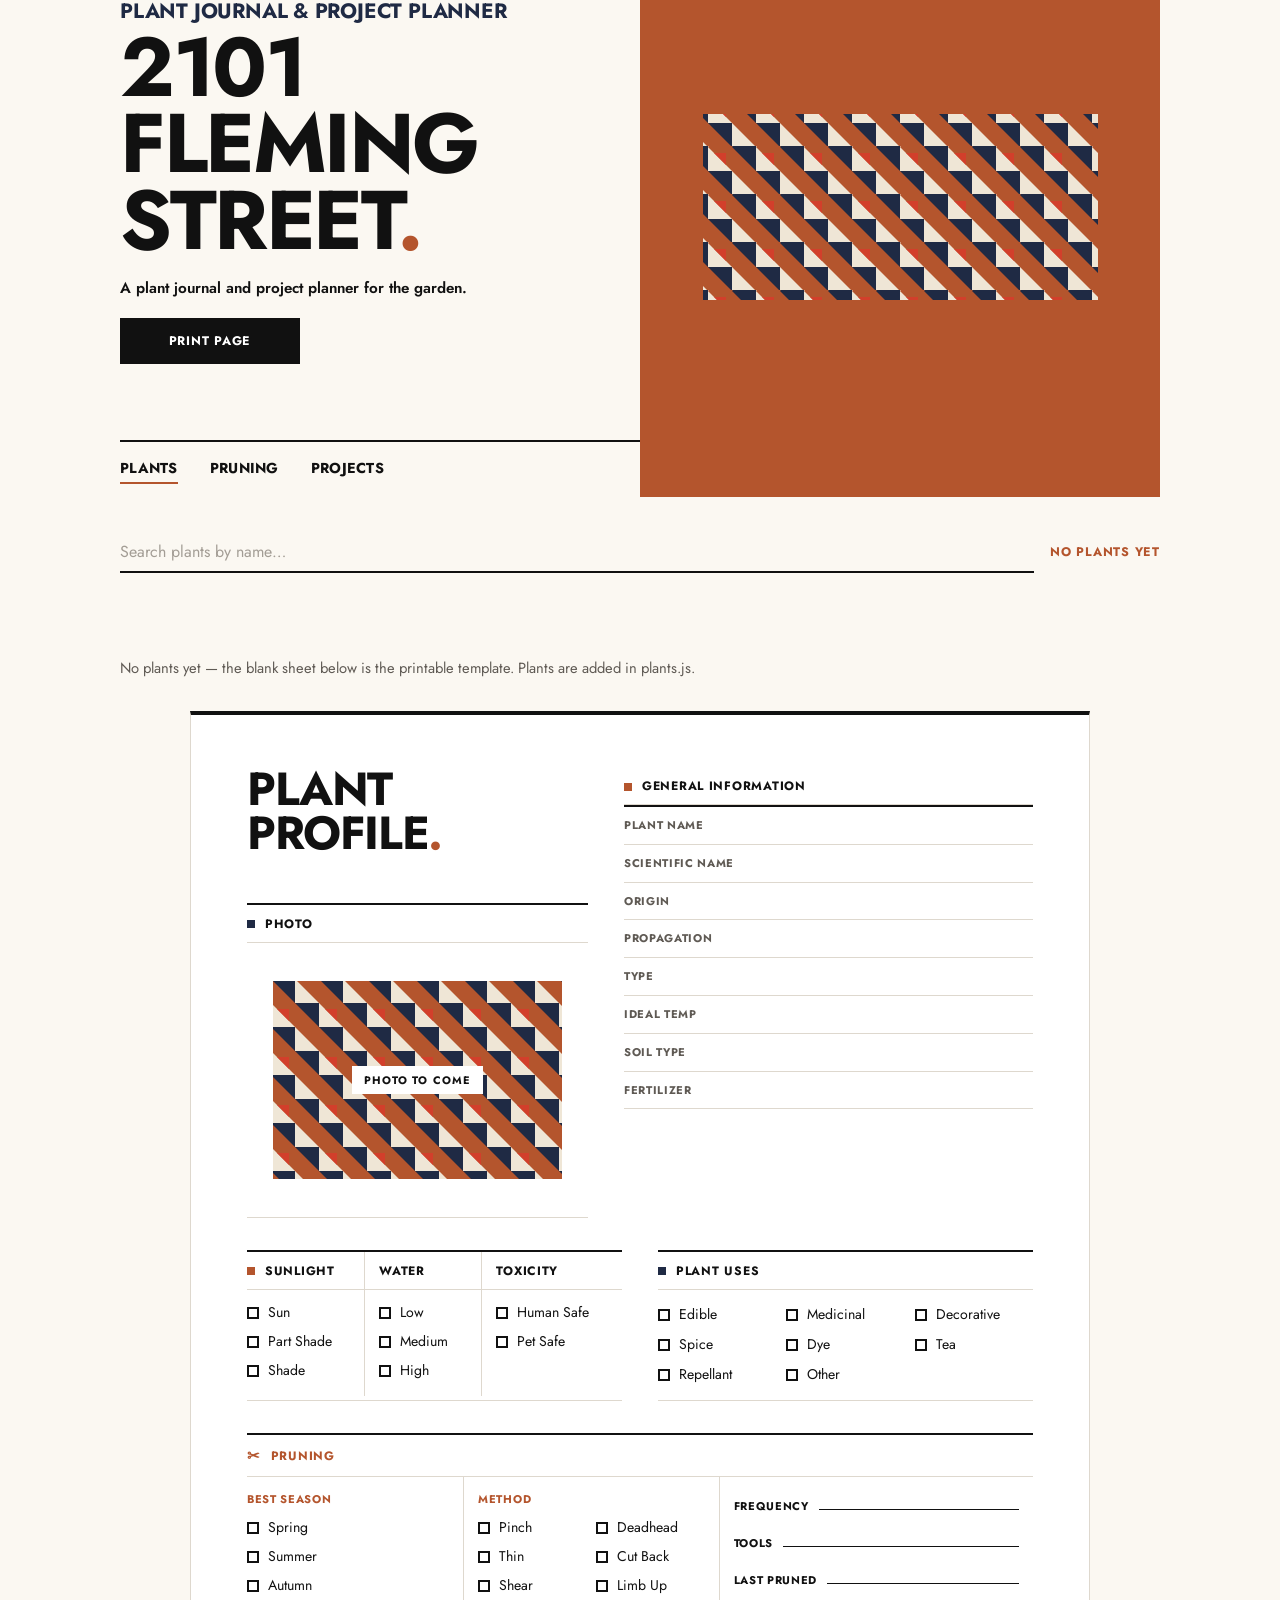
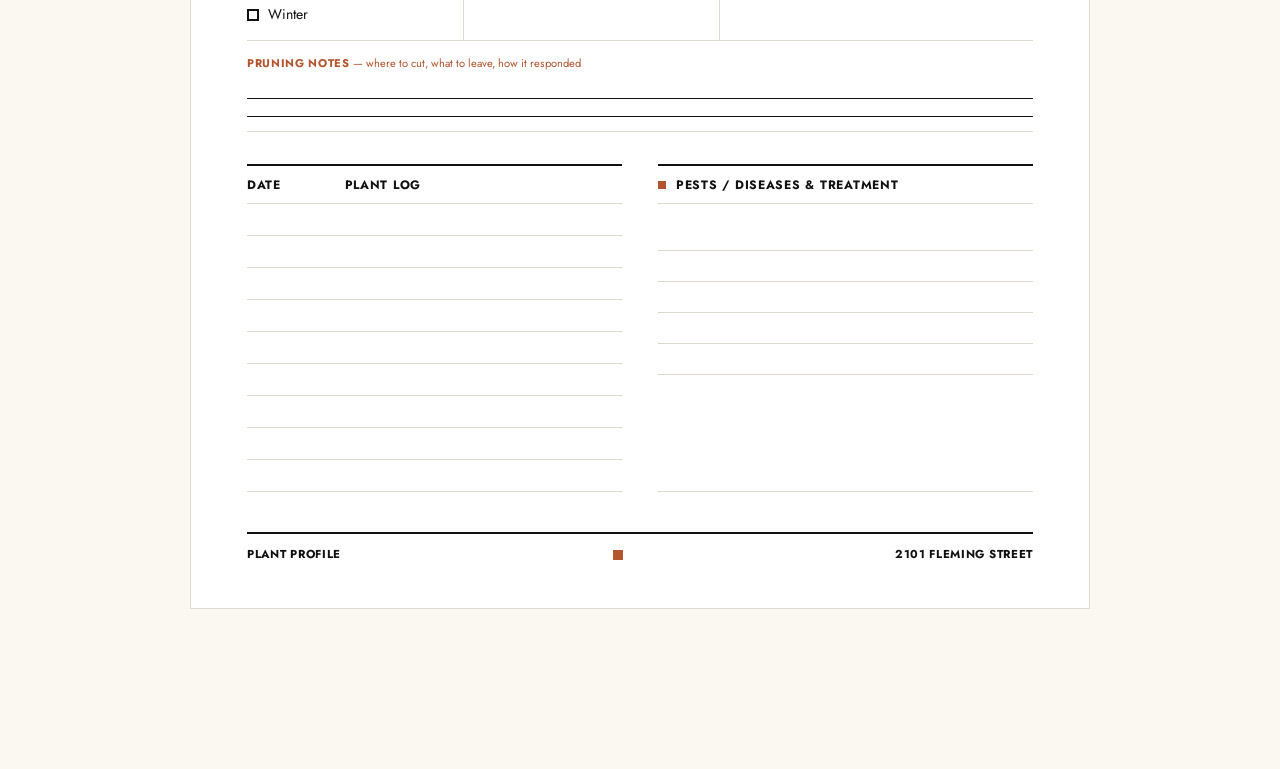
==== commit b8fac0a9: "Keep the header identical on every page Same subtitle and a same-width Print button on all four page" ====
--- a/index.html
+++ b/index.html
@@ -16,7 +16,7 @@
       <h1 class="site-title"><a href="index.html">2101 Fleming Street</a> <span class="leafmark">Plant journal &amp; project planner</span></h1>
       <p class="site-sub">A plant journal and project planner for the garden.</p>
     </div>
-    <button class="btn primary" id="print-btn">Print sheets</button>
+    <button class="btn primary" id="print-btn">Print page</button>
   </header>
   <nav class="site-nav" aria-label="Sections">
     <a href="index.html" aria-current="page">Plants</a>
--- a/styles.css
+++ b/styles.css
@@ -1,30 +1,26 @@
 /* =====================================================================
    2101 Fleming Street — shared styles
-   Editorial mid-century: a portfolio-cover layout. Heavy geometric
-   wordmark, small navy kicker, a terracotta colour block carrying a
-   Bauhaus-style print, thin black rules with bold captions, and subtle
-   pastels inside the sections.
+   Editorial mid-century: light cream ground, black type, thin black
+   rules with bold caption labels, and terracotta / navy used only as
+   highlights. One light theme throughout, on screen and in print.
    ===================================================================== */
 
 :root{
-  --ground:#FFFFFF;
-  --ground-deep:#F2EFEA;
+  --ground:#FBF8F2;          /* light cream */
+  --ground-deep:#F1ECE2;
   --paper:#FFFFFF;
-  --ink:#141414;
-  --ink-soft:#6B6660;
-  --ink-faint:#A9A39B;
-  --hairline:#DDD8D0;
+  --ink:#111111;
+  --ink-soft:#5F5A54;
+  --ink-faint:#A39D95;
+  --hairline:#DED8CE;
+  --rule:#111111;
   --terracotta:#B4552D;
-  --terracotta-deep:#8F4222;
+  --terracotta-tint:#F6E7DF;
   --navy:#1F2A44;
+  --navy-tint:#E3E7EF;
   --red:#D23F2B;
   --cream:#EFE6D6;
-  --blush:#F3DCD2;
-  --sage:#DCE3D5;
-  --butter:#F5E9C9;
-  --powder:#D9E2EA;
-  --lavender:#E4DDE8;
-  --line:#141414;
+  --line:#111111;
   --font:"Jost", "Futura", "Avenir Next", "Century Gothic", "Helvetica Neue", Arial, sans-serif;
   --pattern:url("data:image/svg+xml,%3Csvg xmlns='http://www.w3.org/2000/svg' width='48' height='48' viewBox='0 0 48 48'%3E%3Cpath d='M0 0h24v24z' fill='%231F2A44'/%3E%3Cpath d='M24 24h24v24z' fill='%231F2A44'/%3E%3Cpath d='M24 0l24 24H24z' fill='%23EFE6D6'/%3E%3Cpath d='M0 24l24 24H0z' fill='%23EFE6D6'/%3E%3Cpath d='M30 6h12v12z' fill='%23D23F2B'/%3E%3C/svg%3E");
   /* legacy tokens */
@@ -36,26 +32,7 @@
   --clay:var(--terracotta);
   --font-body:var(--font);
   --font-display:var(--font);
-}
-@media (prefers-color-scheme: dark){
-  :root:not([data-theme="light"]){
-    --ground:#151414;
-    --ground-deep:#1F1D1C;
-    --ink:#F2EEE8;
-    --ink-soft:#A8A198;
-    --ink-faint:#6A645D;
-    --hairline:#332F2C;
-    --card:#1F1D1C;
-  }
-}
-:root[data-theme="dark"]{
-  --ground:#151414;
-  --ground-deep:#1F1D1C;
-  --ink:#F2EEE8;
-  --ink-soft:#A8A198;
-  --ink-faint:#6A645D;
-  --hairline:#332F2C;
-  --card:#1F1D1C;
+  color-scheme:light;
 }
 
 *{ box-sizing:border-box; }
@@ -71,11 +48,21 @@
   padding-block:0 96px;
   padding-inline:20px;
 }
-a{ color:var(--ink); text-underline-offset:3px; text-decoration-thickness:1.5px; }
+a{ color:var(--ink); text-underline-offset:3px; text-decoration-thickness:1.5px; text-decoration-color:var(--terracotta); }
 a:hover{ color:var(--terracotta); }
 img{ max-width:100%; }
 strong, b{ font-weight:700; }
 
+/* shared caption label: bold, small, uppercase, black */
+.box-title, .care-head div, table.info th, table.log th, table.money th, table.schedule th,
+.care-box .care-col h4, .uses-box h4, .pruning-col h4, .pruning-notes h4, .field,
+.budget-summary .lbl, .project-meta, .project-tags .meta-item, .todo-list .todo-when,
+.count, .plant-id, .sheet-foot, .back-link{
+  font-weight:700;
+  letter-spacing:.06em;
+  text-transform:uppercase;
+}
+
 /* ---------- cover / header ---------- */
 .chrome{ max-width:1040px; margin:0 auto; }
 header.site{
@@ -85,19 +72,25 @@
   align-items:center;
   column-gap:48px;
   row-gap:20px;
-  padding-block:40px 0;
+  padding-block:0;
   margin-bottom:0;
-  min-height:420px;
+  height:440px;              /* fixed: the header never changes size between pages */
   position:relative;
 }
 header.site > div{ grid-area:copy; align-self:end; }
-header.site > .btn{ grid-area:button; justify-self:start; align-self:start; margin-bottom:36px; }
-header.site::after{
-  /* the colour block: terracotta with a framed Bauhaus print */
+header.site > .btn{ grid-area:button; justify-self:start; align-self:start; min-width:180px; text-align:center; }
+header.site{ grid-template-rows:1fr auto 1fr; grid-template-areas:"copy block" "button block" ". block"; }
+header.site::before{
   content:"";
   grid-area:block;
   align-self:stretch;
-  min-height:420px;
+  background:var(--terracotta);
+}
+header.site::after{
+  /* framed geometric print on the colour block */
+  content:"";
+  grid-area:block;
+  align-self:stretch;
   background-color:var(--terracotta);
   background-image:var(--pattern);
   background-repeat:repeat;
@@ -105,17 +98,7 @@
   background-position:center 22%;
   background-clip:content-box;
   padding:22% 12% 38%;
-  box-shadow:inset 0 0 0 1px var(--terracotta);
-  outline:none;
   position:relative;
-}
-header.site::before{
-  /* the terracotta field behind the print (the block itself) */
-  content:"";
-  grid-area:block;
-  align-self:stretch;
-  background:var(--terracotta);
-  min-height:420px;
 }
 .site-title{
   margin:0;
@@ -149,10 +132,6 @@
   line-height:1.3;
   color:var(--ink);
 }
-@media (prefers-color-scheme: dark){
-  :root:not([data-theme="light"]) .site-title .leafmark{ color:#9FB0D6; }
-}
-:root[data-theme="dark"] .site-title .leafmark{ color:#9FB0D6; }
 
 nav.site-nav{
   display:flex;
@@ -161,7 +140,7 @@
   gap:0 32px;
   margin:0 0 48px;
   padding:14px 0 0;
-  border-top:2px solid var(--ink);
+  border-top:2px solid var(--rule);
 }
 nav.site-nav::after{
   content:"2101 Fleming Street · Plant journal & projects";
@@ -182,9 +161,10 @@
   border-bottom:2px solid transparent;
 }
 nav.site-nav a:hover{ color:var(--terracotta); }
-nav.site-nav a[aria-current="page"]{ color:var(--terracotta); border-bottom-color:var(--terracotta); }
+nav.site-nav a[aria-current="page"]{ color:var(--ink); border-bottom-color:var(--terracotta); }
 nav.site-nav a:focus-visible{ outline:2px solid var(--navy); outline-offset:4px; }
 
+/* ---------- buttons: always black on white or white on black ---------- */
 .btn{
   font-family:var(--font);
   font-weight:700;
@@ -194,19 +174,20 @@
   border-radius:0;
   padding:12px 24px;
   cursor:pointer;
-  border:2px solid var(--ink);
-  background:transparent;
-  color:var(--ink);
+  border:2px solid #111111;
+  background:#FFFFFF;
+  color:#111111;
   text-decoration:none;
   display:inline-block;
   transition:background .15s, color .15s, border-color .15s;
 }
-.btn:hover{ background:var(--ink); color:var(--ground); }
-.btn.primary{ background:var(--ink); color:#fff; }
-.btn.primary:hover{ background:var(--terracotta); border-color:var(--terracotta); }
+.btn:hover{ background:var(--terracotta); border-color:var(--terracotta); color:#FFFFFF; }
+.btn.primary{ background:#111111; color:#FFFFFF; }
+.btn.primary:hover{ background:var(--terracotta); border-color:var(--terracotta); color:#FFFFFF; }
 .btn:focus-visible{ outline:2px solid var(--navy); outline-offset:3px; }
 .btn.small{ padding:5px 12px; font-size:.68rem; }
-.btn.danger{ border-color:var(--red); color:var(--red); }
+.btn.danger{ border-color:var(--red); color:var(--red); background:#FFFFFF; }
+.btn.danger:hover{ background:var(--red); color:#FFFFFF; }
 
 /* ---------- toolbar + index ---------- */
 .toolbar{
@@ -230,14 +211,7 @@
 }
 .search-wrap input::placeholder{ color:var(--ink-faint); }
 .search-wrap input:focus-visible{ outline:none; border-bottom-color:var(--terracotta); }
-.count{
-  font-weight:700;
-  font-size:.78rem;
-  letter-spacing:.06em;
-  text-transform:uppercase;
-  color:var(--terracotta);
-  white-space:nowrap;
-}
+.count{ font-size:.78rem; color:var(--terracotta); white-space:nowrap; }
 
 .index-grid{
   display:grid;
@@ -273,8 +247,7 @@
   justify-content:center;
   font-size:1.1rem;
 }
-.index-card:nth-child(3n+2) .index-thumb{ background:var(--navy); }
-.index-card:nth-child(3n+3) .index-thumb{ background:var(--sage); }
+.index-card:nth-child(2n) .index-thumb{ background:var(--navy); }
 .index-thumb img{ width:100%; height:100%; object-fit:cover; display:block; }
 .index-name{ font-weight:700; font-size:1rem; line-height:1.25; text-transform:uppercase; letter-spacing:-.01em; }
 .index-sci{ font-style:italic; font-size:.82rem; color:var(--ink-soft); line-height:1.3; }
@@ -285,20 +258,19 @@
   font-size:.92rem;
 }
 
-/* ---------- printable sheets ---------- */
+/* ---------- sheets: white pages on the cream ground ---------- */
 .sheet{
   background:#FFFFFF;
-  color:#141414;
+  color:#111111;
   max-width:900px;
   margin:0 auto 64px;
   padding:52px 56px 44px;
-  border:2px solid #141414;
+  border:1px solid var(--hairline);
+  border-top:4px solid #111111;
   border-radius:0;
   position:relative;
 }
-.sheet, .sheet *{ --line:#141414; }
-.sheet a{ color:#141414; }
-.sheet a:hover{ color:var(--terracotta); }
+.sheet, .sheet *{ --line:#111111; }
 
 .script-h{
   font-family:var(--font);
@@ -308,14 +280,11 @@
   letter-spacing:-.03em;
   text-transform:uppercase;
   margin:0 0 10px;
-  color:#141414;
+  color:#111111;
 }
 .script-h::after{ content:"."; color:var(--terracotta); }
 .plant-id{
-  font-weight:700;
   font-size:.8rem;
-  letter-spacing:.04em;
-  text-transform:uppercase;
   margin:2px 0 0;
   min-height:1.4em;
   color:var(--navy);
@@ -323,36 +292,39 @@
 .plant-id .sci{
   font-weight:400;
   font-style:italic;
-  color:#6B6660;
+  color:var(--ink-soft);
   text-transform:none;
   letter-spacing:0;
   font-size:.92rem;
 }
 
-.box{ border:2px solid var(--line); background:#fff; }
+/* A section: black rule on top, bold label, hairlines inside. */
+.box{ border:none; border-top:2px solid var(--line); border-bottom:1px solid var(--hairline); background:#fff; }
 .box-title{
-  font-weight:700;
   font-size:.76rem;
-  letter-spacing:.06em;
-  text-transform:uppercase;
   text-align:left;
-  border-bottom:2px solid var(--line);
-  padding:9px 14px;
-  color:#141414;
-  background:var(--sage);
-}
+  border-bottom:1px solid var(--hairline);
+  padding:10px 0 9px;
+  color:#111111;
+  background:transparent;
+  display:flex;
+  align-items:center;
+  gap:10px;
+}
+.box-title::before{ content:""; width:8px; height:8px; background:var(--terracotta); flex:none; }
+.uses-box .box-title::before, .photo-box .box-title::before{ background:var(--navy); }
 
 .top-grid{
   display:grid;
   grid-template-columns:5fr 6fr;
-  gap:28px;
-  margin-bottom:28px;
+  gap:36px;
+  margin-bottom:32px;
 }
 .photo-box{ margin-top:20px; display:flex; flex-direction:column; }
-.photo-box .box-title{ background:var(--blush); }
 .photo-well{
   flex:1;
   min-height:250px;
+  margin:12px 0;
   display:flex;
   align-items:center;
   justify-content:center;
@@ -368,30 +340,32 @@
   font-size:.68rem;
   font-weight:700;
   letter-spacing:.1em;
-  color:#141414;
+  color:#111111;
   text-transform:uppercase;
   background:#fff;
   padding:6px 12px;
 }
 
-table.info{ width:100%; border-collapse:collapse; }
+table.info{ width:100%; border-collapse:collapse; border-top:2px solid var(--line); }
 table.info caption{
   caption-side:top;
-  border:2px solid var(--line);
+  border:none;
+  background:transparent;
+  border-top:2px solid var(--line);
   border-bottom:none;
-  background:var(--butter);
-}
+}
+table.info caption.box-title{ display:table-caption; border-top:none; border-bottom:1px solid var(--hairline); white-space:nowrap; }
+table.info caption.box-title::before{ display:inline-block; margin-right:10px; vertical-align:middle; }
 table.info th{
-  font-weight:700;
   font-size:.7rem;
-  letter-spacing:.06em;
-  text-transform:uppercase;
   text-align:left;
   width:38%;
-  padding:9px 12px;
-  border:2px solid var(--line);
-}
-table.info td{ border:2px solid var(--line); padding:9px 12px; font-size:.92rem; }
+  padding:10px 12px 10px 0;
+  border:none;
+  border-bottom:1px solid var(--hairline);
+  color:var(--ink-soft);
+}
+table.info td{ border:none; border-bottom:1px solid var(--hairline); padding:10px 0; font-size:.92rem; }
 
 .cb-row{ display:flex; flex-direction:column; gap:8px; }
 .cb{ display:flex; align-items:center; gap:9px; font-size:.88rem; }
@@ -408,73 +382,41 @@
 .mid-grid{
   display:grid;
   grid-template-columns:1fr 1fr;
-  gap:28px;
-  margin-bottom:28px;
+  gap:36px;
+  margin-bottom:32px;
 }
 .care-box .care-cols{ display:grid; grid-template-columns:1fr 1fr 1.2fr; }
-.care-box .care-col{ padding:12px 14px; }
-.care-box .care-col + .care-col{ border-left:2px solid var(--line); }
-.care-box .care-col h4, .uses-box h4{
-  margin:0 0 8px;
-  font-size:.7rem;
-  font-weight:700;
-  letter-spacing:.06em;
-  text-transform:uppercase;
-}
-.care-head{ display:grid; grid-template-columns:1fr 1fr 1.2fr; border-bottom:2px solid var(--line); background:var(--powder); }
-.care-head div{
-  font-weight:700;
-  font-size:.76rem;
-  letter-spacing:.06em;
-  text-transform:uppercase;
-  text-align:left;
-  padding:9px 14px;
-}
-.care-head div + div{ border-left:2px solid var(--line); }
-.uses-box .box-title{ background:var(--lavender); }
+.care-box .care-col{ padding:12px 14px 14px 0; }
+.care-box .care-col + .care-col{ border-left:1px solid var(--hairline); padding-left:14px; }
+.care-box .care-col h4, .uses-box h4{ margin:0 0 8px; font-size:.7rem; }
+.care-head{ display:grid; grid-template-columns:1fr 1fr 1.2fr; border-bottom:1px solid var(--hairline); background:transparent; }
+.care-head div{ font-size:.76rem; text-align:left; padding:10px 14px 9px 0; }
+.care-head div + div{ border-left:1px solid var(--hairline); padding-left:14px; }
+.care-head div:first-child{ display:flex; align-items:center; gap:10px; }
+.care-head div:first-child::before{ content:""; width:8px; height:8px; background:var(--terracotta); flex:none; }
 
 .uses-grid{
   display:grid;
   grid-template-columns:repeat(3, 1fr);
   gap:9px 10px;
-  padding:14px 14px;
-}
-
-/* ---------- pruning section (terracotta) ---------- */
-.pruning-box{ border-color:var(--line); margin-bottom:28px; }
-.pruning-box .box-title{
-  background:var(--terracotta);
-  color:#fff;
-  display:flex;
-  align-items:center;
-  gap:10px;
-}
+  padding:14px 0;
+}
+
+/* ---------- pruning section (terracotta highlight) ---------- */
+.pruning-box{ margin-bottom:32px; }
+.pruning-box .box-title{ color:var(--terracotta); }
+.pruning-box .box-title::before{ display:none; }
 .pruning-box .box-title .snips{ font-size:.95rem; }
 .pruning-grid{ display:grid; grid-template-columns:1.1fr 1.3fr 1.6fr; }
-.pruning-col{ padding:14px 14px; }
-.pruning-col + .pruning-col{ border-left:2px solid var(--line); }
-.pruning-col h4, .pruning-notes h4{
-  margin:0 0 9px;
-  font-size:.7rem;
-  font-weight:700;
-  letter-spacing:.06em;
-  text-transform:uppercase;
-  color:var(--terracotta);
-}
+.pruning-col{ padding:14px 14px 14px 0; }
+.pruning-col + .pruning-col{ border-left:1px solid var(--hairline); padding-left:14px; }
+.pruning-col h4, .pruning-notes h4{ margin:0 0 9px; font-size:.7rem; color:var(--terracotta); }
 .pruning-methods{ display:grid; grid-template-columns:1fr 1fr; gap:8px 10px; }
 .pruning-fields{ display:flex; flex-direction:column; gap:14px; }
-.field{
-  display:flex;
-  align-items:baseline;
-  gap:10px;
-  font-size:.7rem;
-  font-weight:700;
-  letter-spacing:.06em;
-  text-transform:uppercase;
-}
+.field{ display:flex; align-items:baseline; gap:10px; font-size:.7rem; }
 .field .fill-line{ flex:1; }
 .fill-line{
-  border-bottom:1.5px solid var(--line);
+  border-bottom:1px solid var(--line);
   min-height:1.25em;
   font-family:var(--font);
   font-weight:400;
@@ -482,43 +424,39 @@
   letter-spacing:0;
   text-transform:none;
 }
-.pruning-notes{ grid-column:1 / -1; border-top:2px solid var(--line); padding:14px 14px; }
-
-.bottom-grid{ display:grid; grid-template-columns:1fr 1fr; gap:28px; }
-table.log{ width:100%; border-collapse:collapse; }
+.pruning-notes{ grid-column:1 / -1; border-top:1px solid var(--hairline); padding:14px 0; }
+
+.bottom-grid{ display:grid; grid-template-columns:1fr 1fr; gap:36px; }
+table.log{ width:100%; border-collapse:collapse; border-top:2px solid var(--line); }
 table.log th{
-  font-weight:700;
   font-size:.76rem;
-  letter-spacing:.06em;
-  text-transform:uppercase;
   text-align:left;
-  border:2px solid var(--line);
-  padding:9px 12px;
-  background:var(--sage);
+  border:none;
+  border-bottom:1px solid var(--hairline);
+  padding:10px 12px 9px 0;
+  background:transparent;
 }
 table.log th:first-child{ width:26%; }
 table.log td{
-  border:2px solid var(--line);
-  padding:0 12px;
+  border:none;
+  border-bottom:1px solid var(--hairline);
+  padding:0 12px 0 0;
   height:32px;
   font-size:.9rem;
 }
-.notes-lines{ padding:16px 14px; display:flex; flex-direction:column; }
-.notes-lines .fill-line{ min-height:2.1em; display:flex; align-items:flex-end; padding-bottom:2px; }
+.notes-lines{ padding:16px 0 4px; display:flex; flex-direction:column; }
+.notes-lines .fill-line{ min-height:2.1em; display:flex; align-items:flex-end; padding-bottom:2px; border-bottom-color:var(--hairline); }
 .notes-lines .fill-line.filled-text{ border-bottom-color:transparent; display:block; }
 
 .sheet-foot{
   display:flex;
   justify-content:space-between;
   align-items:center;
-  margin-top:36px;
+  margin-top:40px;
   padding-top:12px;
   border-top:2px solid var(--line);
-  font-weight:700;
   font-size:.72rem;
-  letter-spacing:.06em;
-  text-transform:uppercase;
-  color:#141414;
+  color:#111111;
 }
 .sheet-foot .leafmark{
   width:10px; height:10px;
@@ -532,36 +470,32 @@
 .guide-grid{
   display:grid;
   grid-template-columns:repeat(auto-fit, minmax(230px, 1fr));
-  gap:14px;
+  gap:0 28px;
   margin-bottom:22px;
 }
 .guide-card{
   border:none;
-  padding:20px 20px 18px;
-  background:var(--sage);
-}
-.guide-card:nth-child(6n+2){ background:var(--blush); }
-.guide-card:nth-child(6n+3){ background:var(--butter); }
-.guide-card:nth-child(6n+4){ background:var(--powder); }
-.guide-card:nth-child(6n+5){ background:var(--lavender); }
-.guide-card:nth-child(6n+6){ background:var(--cream); }
+  border-bottom:1px solid var(--hairline);
+  padding:18px 0 18px;
+  background:transparent;
+}
 .guide-card h3{
   margin:0 0 8px;
   font-family:var(--font);
   font-weight:700;
-  font-size:1.5rem;
+  font-size:1.4rem;
   letter-spacing:-.02em;
   text-transform:uppercase;
   line-height:1;
-  color:#141414;
+  color:#111111;
 }
 .guide-card h3::after{ content:"."; color:var(--terracotta); }
 .guide-card p{ margin:0; font-size:.9rem; }
-.guide-card .when{ font-size:.82rem; color:#4A4541; margin-top:10px; font-style:italic; }
+.guide-card .when{ font-size:.82rem; color:var(--ink-soft); margin-top:10px; font-style:italic; }
 table.calendar{ width:100%; border-collapse:collapse; margin-bottom:22px; }
 table.calendar th, table.calendar td{
   border:none;
-  border-bottom:2px solid var(--line);
+  border-bottom:1px solid var(--hairline);
   padding:16px 14px 16px 0;
   font-size:.92rem;
   vertical-align:top;
@@ -575,13 +509,10 @@
   text-transform:uppercase;
   line-height:1;
   width:22%;
-  color:#141414;
+  color:#111111;
   padding-top:18px;
 }
-table.calendar tr:nth-child(1) th{ color:var(--navy); }
-table.calendar tr:nth-child(2) th{ color:#5E7A3A; }
-table.calendar tr:nth-child(3) th{ color:#C48A1E; }
-table.calendar tr:nth-child(4) th{ color:var(--terracotta); }
+table.calendar th::after{ content:"."; color:var(--terracotta); }
 table.calendar td ul{ margin:0; padding-left:16px; }
 table.calendar td li{ margin-bottom:5px; }
 table.calendar td li::marker{ color:var(--terracotta); }
@@ -591,13 +522,13 @@
 table.schedule{ width:100%; border-collapse:collapse; }
 table.schedule th, table.schedule td{
   border:none;
-  border-bottom:1.5px solid var(--line);
+  border-bottom:1px solid var(--hairline);
   padding:10px 12px 10px 0;
   font-size:.88rem;
   text-align:left;
   vertical-align:top;
 }
-table.schedule th{ font-size:.7rem; font-weight:700; letter-spacing:.06em; text-transform:uppercase; border-bottom-width:2px; }
+table.schedule th{ font-size:.7rem; border-bottom:1px solid var(--line); }
 table.schedule td.blank{ height:34px; }
 
 /* ---------- projects ---------- */
@@ -639,21 +570,11 @@
 .project-card:nth-child(3n+2) .project-cover{ background-color:var(--navy); }
 .project-card:nth-child(3n+3) .project-cover{ background-color:var(--cream); }
 .project-cover img{ width:100%; height:100%; object-fit:cover; display:block; }
-.project-body{ padding:0; display:flex; flex-direction:column; gap:6px; flex:1; border-top:2px solid var(--ink); padding-top:14px; }
+.project-body{ padding:14px 0 0; display:flex; flex-direction:column; gap:6px; flex:1; border-top:2px solid var(--ink); }
 .project-title{ font-family:var(--font); font-weight:700; font-size:1.5rem; letter-spacing:-.03em; text-transform:uppercase; line-height:.98; margin:0; transition:color .15s; }
 .project-title::after{ content:"."; color:var(--terracotta); }
 .project-summary{ margin:2px 0 0; font-size:.9rem; color:var(--ink-soft); flex:1; }
-.project-meta{
-  display:flex;
-  flex-wrap:wrap;
-  gap:6px 16px;
-  font-weight:600;
-  font-size:.7rem;
-  letter-spacing:.06em;
-  text-transform:uppercase;
-  color:var(--ink);
-  margin-top:8px;
-}
+.project-meta{ display:flex; flex-wrap:wrap; gap:6px 16px; font-weight:600; font-size:.7rem; color:var(--ink); margin-top:8px; }
 .badge{
   display:inline-block;
   font-size:.68rem;
@@ -662,12 +583,14 @@
   text-transform:uppercase;
   padding:3px 9px;
   border-radius:0;
-  background:var(--butter);
-  color:#141414;
-}
-.badge.planned{ background:var(--butter); }
-.badge.progress{ background:var(--terracotta); color:#fff; }
-.badge.done{ background:var(--navy); color:#fff; }
+  background:#FFFFFF;
+  color:#111111;
+  border:2px solid #111111;
+  line-height:1.3;
+}
+.badge.planned{ background:#FFFFFF; color:#111111; border-color:#111111; }
+.badge.progress{ background:var(--terracotta); color:#FFFFFF; border-color:var(--terracotta); }
+.badge.done{ background:var(--navy); color:#FFFFFF; border-color:var(--navy); }
 .progress-bar{
   height:4px;
   background:var(--hairline);
@@ -682,11 +605,11 @@
 .project-head{ margin-bottom:24px; }
 .project-head h1.script-h{ font-size:3.2rem; max-width:14ch; }
 .project-tags{ display:flex; flex-wrap:wrap; gap:8px 16px; align-items:center; margin:14px 0 0; }
-.project-tags .meta-item{ font-weight:600; font-size:.72rem; letter-spacing:.06em; text-transform:uppercase; color:#141414; }
-.project-intro{ margin:18px 0 0; font-size:1rem; max-width:62ch; color:#141414; }
+.project-tags .meta-item{ font-weight:600; font-size:.72rem; color:#111111; }
+.project-intro{ margin:18px 0 0; font-size:1rem; max-width:62ch; color:#111111; }
 .hero{
   border:none;
-  margin:28px 0 32px;
+  margin:28px 0 36px;
   min-height:260px;
   max-height:480px;
   display:flex;
@@ -704,7 +627,7 @@
   display:grid;
   grid-template-columns:repeat(auto-fill, minmax(170px, 1fr));
   gap:14px;
-  padding:14px;
+  padding:14px 0;
 }
 .gallery figure{ margin:0; }
 .gallery .gal-img{
@@ -712,28 +635,23 @@
   max-width:100%;
   border:none;
   overflow:hidden;
-  background:var(--blush);
+  background:var(--terracotta-tint);
   display:flex;
   align-items:center;
   justify-content:center;
 }
-.gallery figure:nth-child(4n+2) .gal-img{ background:var(--powder); }
-.gallery figure:nth-child(4n+3) .gal-img{ background:var(--sage); }
-.gallery figure:nth-child(4n+4) .gal-img{ background:var(--butter); }
+.gallery figure:nth-child(3n+2) .gal-img{ background:var(--navy-tint); }
+.gallery figure:nth-child(3n+3) .gal-img{ background:var(--ground-deep); }
 .gallery .gal-img img{ width:100%; height:100%; object-fit:cover; display:block; }
-.gallery figcaption{ font-size:.8rem; font-weight:600; color:#141414; margin-top:7px; }
-
-.section-box{ margin-bottom:28px; }
-.section-box .box-title{ display:flex; align-items:center; justify-content:space-between; gap:8px; }
-.section-box .box-title .tally{ font-weight:600; letter-spacing:0; text-transform:none; color:#4A4541; }
-/* pastel bands down the project page (project head and hero are the first two divs) */
-.section-box:nth-of-type(3) .box-title{ background:var(--blush); }     /* to-do */
-.section-box:nth-of-type(4) .box-title{ background:var(--powder); }    /* photos */
-.section-box:nth-of-type(5) .box-title{ background:var(--butter); }    /* budget */
-.section-box:nth-of-type(6) .box-title{ background:var(--sage); }      /* shopping */
-.section-box:nth-of-type(7) .box-title{ background:var(--lavender); }  /* notes */
-
-.todo-list{ list-style:none; margin:0; padding:4px 14px 8px; }
+.gallery figcaption{ font-size:.8rem; font-weight:600; color:#111111; margin-top:7px; }
+
+.section-box{ margin-bottom:32px; }
+.section-box .box-title{ justify-content:flex-start; }
+.section-box .box-title .tally{ margin-left:auto; font-weight:600; letter-spacing:0; text-transform:none; color:var(--ink-soft); }
+.section-box:nth-of-type(4) .box-title::before,
+.section-box:nth-of-type(6) .box-title::before{ background:var(--navy); }
+
+.todo-list{ list-style:none; margin:0; padding:4px 0 8px; }
 .todo-list li{
   display:flex;
   align-items:flex-start;
@@ -747,7 +665,7 @@
   appearance:none;
   width:16px; height:16px;
   margin:3px 0 0;
-  border:2px solid #141414;
+  border:2px solid #111111;
   border-radius:0;
   background:#fff;
   flex:none;
@@ -765,29 +683,30 @@
 .todo-list input[type="checkbox"]:checked::before{ transform:scale(1); }
 .todo-list input[type="checkbox"]:focus-visible{ outline:2px solid var(--navy); outline-offset:2px; }
 .todo-list label{ flex:1; cursor:pointer; }
-.todo-list li.done label{ text-decoration:line-through; color:#A9A39B; }
-.todo-list .todo-note{ display:block; font-size:.82rem; color:#6B6660; margin-top:2px; }
-.todo-list .todo-when{ font-size:.66rem; font-weight:700; letter-spacing:.08em; text-transform:uppercase; color:var(--navy); white-space:nowrap; margin-top:6px; }
+.todo-list li.done label{ text-decoration:line-through; color:var(--ink-faint); }
+.todo-list .todo-note{ display:block; font-size:.82rem; color:var(--ink-soft); margin-top:2px; }
+.todo-list .todo-when{ font-size:.66rem; color:var(--navy); white-space:nowrap; margin-top:6px; }
 
 table.money{ width:100%; border-collapse:collapse; }
 table.money th, table.money td{
   border:none;
   border-bottom:1px solid var(--hairline);
-  padding:10px 12px;
+  padding:10px 12px 10px 0;
   font-size:.9rem;
   text-align:left;
   vertical-align:top;
 }
-table.money th{ font-size:.68rem; font-weight:700; letter-spacing:.08em; text-transform:uppercase; border-bottom:2px solid var(--line); }
+table.money th{ font-size:.68rem; border-bottom:1px solid var(--line); }
 table.money td.num, table.money th.num{ text-align:right; white-space:nowrap; font-variant-numeric:tabular-nums; }
+table.money td:last-child, table.money th:last-child{ padding-right:0; }
 table.money tfoot td{ font-weight:700; border-bottom:none; border-top:2px solid var(--line); }
-table.money td.muted{ color:#A9A39B; }
-table.money tr.bought td:not(.check){ text-decoration:line-through; color:#A9A39B; }
-table.money td.check{ text-align:center; width:44px; }
+table.money td.muted{ color:var(--ink-faint); }
+table.money tr.bought td:not(.check){ text-decoration:line-through; color:var(--ink-faint); }
+table.money td.check{ text-align:center; width:36px; padding-left:0; }
 table.money td.check input{
   appearance:none;
   width:14px; height:14px;
-  border:2px solid #141414;
+  border:2px solid #111111;
   border-radius:0;
   background:#fff;
   margin:0;
@@ -808,16 +727,16 @@
   display:grid;
   grid-template-columns:repeat(auto-fit, minmax(140px, 1fr));
   gap:0;
-  border-bottom:2px solid var(--line);
-}
-.budget-summary div{ padding:14px 14px 12px; }
-.budget-summary div + div{ border-left:2px solid var(--line); }
-.budget-summary .lbl{ display:block; font-size:.64rem; font-weight:700; letter-spacing:.08em; text-transform:uppercase; color:#6B6660; margin-bottom:4px; }
-.budget-summary .val{ font-family:var(--font); font-weight:700; font-size:1.9rem; line-height:1; letter-spacing:-.03em; color:#141414; }
+  border-bottom:1px solid var(--line);
+}
+.budget-summary div{ padding:14px 14px 12px 0; }
+.budget-summary div + div{ border-left:1px solid var(--hairline); padding-left:14px; }
+.budget-summary .lbl{ display:block; font-size:.64rem; color:var(--ink-soft); margin-bottom:4px; }
+.budget-summary .val{ font-family:var(--font); font-weight:700; font-size:1.9rem; line-height:1; letter-spacing:-.03em; color:#111111; }
 .budget-summary .val.over{ color:var(--red); }
 .budget-summary .val.under{ color:var(--navy); }
-.local-note{ font-size:.78rem; color:#A9A39B; padding:0 14px 12px; margin:0; }
-.back-link{ font-size:.72rem; font-weight:700; letter-spacing:.08em; text-transform:uppercase; text-decoration:none; display:inline-block; margin:-24px 0 28px; color:var(--ink); }
+.local-note{ font-size:.78rem; color:var(--ink-faint); padding:0 0 12px; margin:0; }
+.back-link{ font-size:.72rem; text-decoration:none; display:inline-block; margin:-24px 0 28px; color:#111111; }
 .back-link:hover{ color:var(--terracotta); }
 .not-found{ text-align:center; padding:48px 20px; }
 
@@ -825,12 +744,14 @@
 @media (max-width: 760px){
   header.site{
     grid-template-columns:1fr;
+    grid-template-rows:auto auto auto;
     grid-template-areas:"block" "copy" "button";
-    min-height:0;
+    height:auto;
     padding-top:0;
+    padding-bottom:28px;
     row-gap:24px;
   }
-  header.site::before, header.site::after{ min-height:180px; }
+  header.site::before, header.site::after{ height:180px; }
   header.site::after{ padding:28px 14%; }
   header.site > .btn{ margin-bottom:24px; }
   .site-title{ font-size:2.6rem; }
@@ -839,12 +760,12 @@
   .sheet{ padding:30px 20px; }
   .top-grid, .mid-grid, .bottom-grid{ grid-template-columns:1fr; }
   .pruning-grid{ grid-template-columns:1fr; }
-  .pruning-col + .pruning-col{ border-left:none; border-top:2px solid var(--line); }
+  .pruning-col + .pruning-col{ border-left:none; border-top:1px solid var(--hairline); padding-left:0; }
   .care-box .care-cols{ grid-template-columns:1fr; }
-  .care-box .care-col + .care-col{ border-left:none; border-top:2px solid var(--line); }
+  .care-box .care-col + .care-col{ border-left:none; border-top:1px solid var(--hairline); padding-left:0; }
   .care-head{ display:none; }
   .care-box .care-col h4{ display:block; }
-  .budget-summary div + div{ border-left:none; border-top:2px solid var(--line); }
+  .budget-summary div + div{ border-left:none; border-top:1px solid var(--hairline); padding-left:0; }
   .table-scroll{ overflow-x:auto; }
   table.calendar th{ font-size:1.05rem; width:28%; }
   .project-head h1.script-h{ font-size:2.4rem; }
@@ -860,6 +781,7 @@
   .btn, .sheet-actions, .photo-hint, .back-link, .local-note{ display:none !important; }
   .sheet{
     border:none;
+    border-top:4px solid #111;
     border-radius:0;
     max-width:none;
     margin:0;
@@ -867,6 +789,6 @@
     break-after:page;
     background:#fff;
   }
-  .box-title, table.log th, .care-head, .guide-card, table.info caption, .badge{ print-color-adjust:exact; -webkit-print-color-adjust:exact; }
+  .badge, .box-title::before, .sheet-foot .leafmark{ print-color-adjust:exact; -webkit-print-color-adjust:exact; }
   .hero, .photo-well{ max-height:300px; }
 }
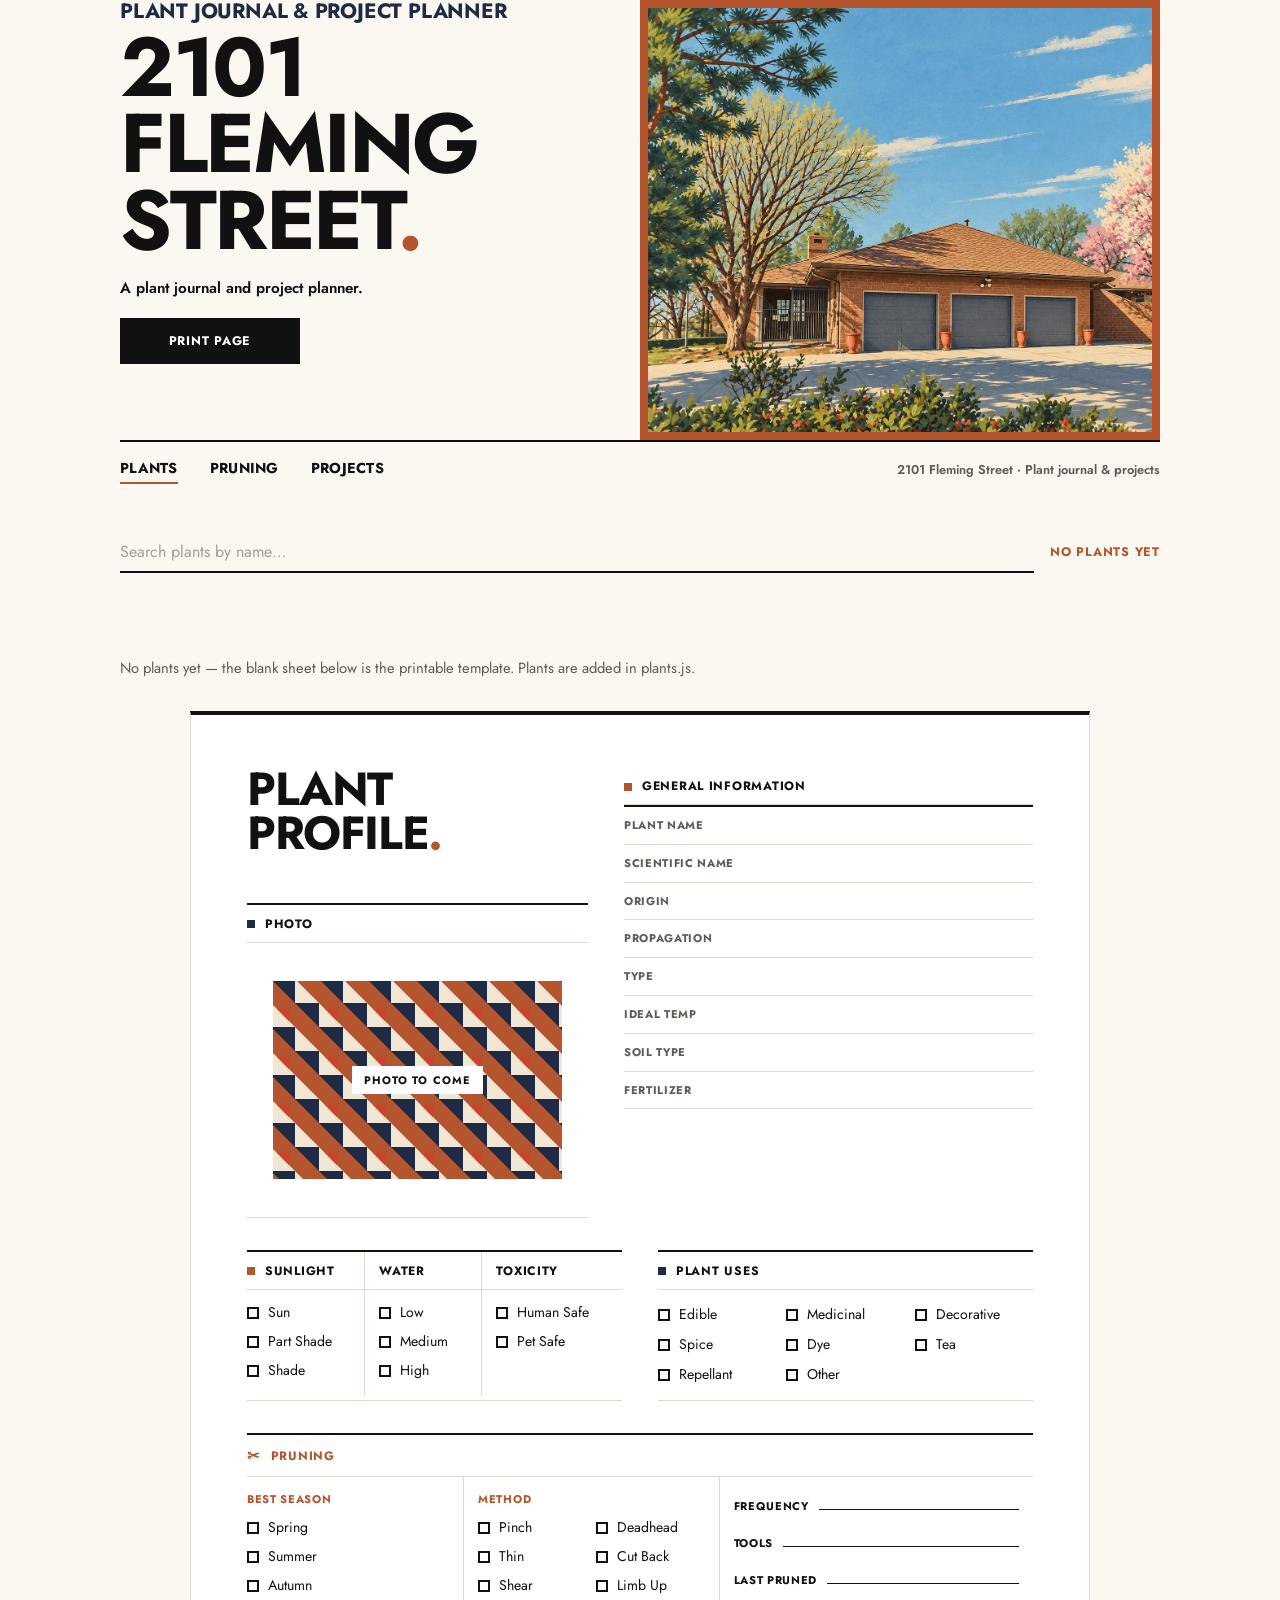
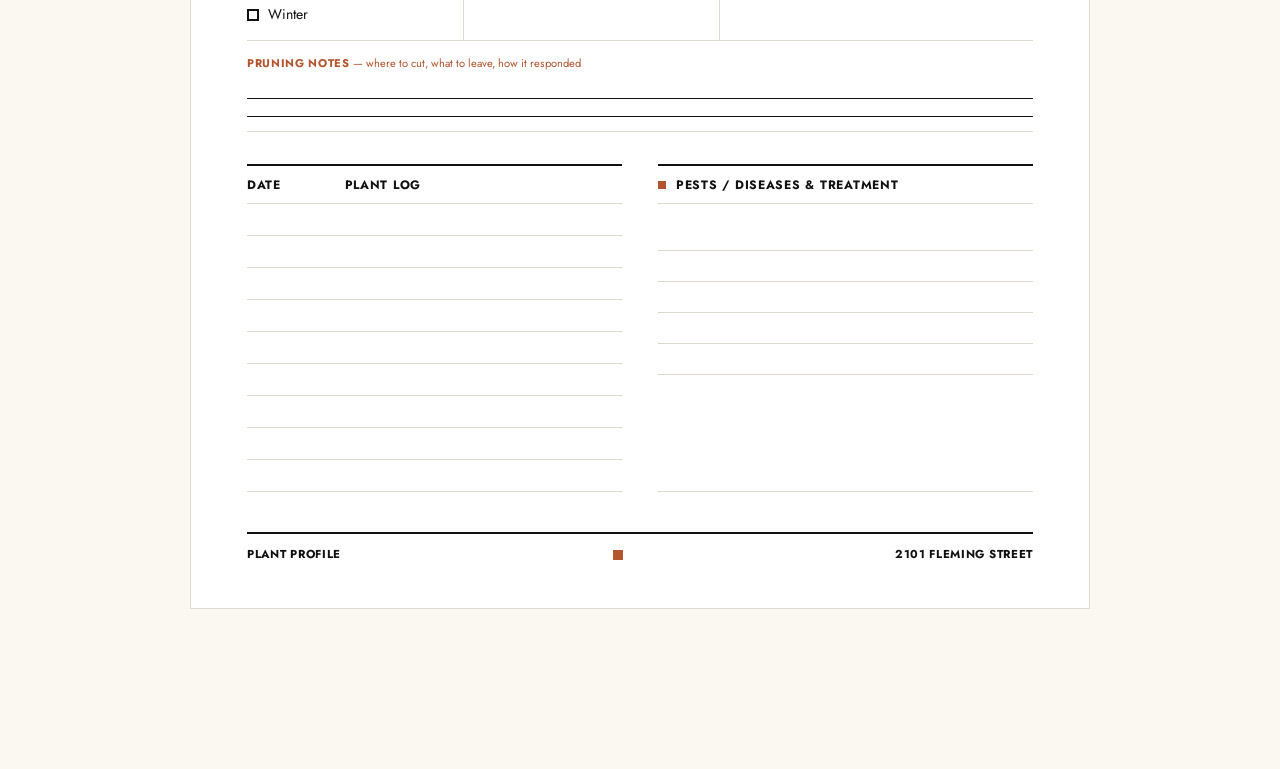
==== commit 804800da: "Replace the example projects with the mantel removal project One real project: taking the oak mantel" ====
--- a/index.html
+++ b/index.html
@@ -14,7 +14,7 @@
   <header class="site">
     <div>
       <h1 class="site-title"><a href="index.html">2101 Fleming Street</a> <span class="leafmark">Plant journal &amp; project planner</span></h1>
-      <p class="site-sub">A plant journal and project planner for the garden.</p>
+      <p class="site-sub">A plant journal and project planner.</p>
     </div>
     <button class="btn primary" id="print-btn">Print page</button>
   </header>
--- a/styles.css
+++ b/styles.css
@@ -100,6 +100,14 @@
   padding:22% 12% 38%;
   position:relative;
 }
+/* With images/cover.jpg in place, the block carries the illustration as a framed print. */
+header.site.has-cover::after{
+  background-image:var(--cover, url("images/cover.jpg"));
+  background-size:cover;
+  background-position:center;
+  background-repeat:no-repeat;
+  padding:1.5%;
+}
 .site-title{
   margin:0;
   display:flex;
@@ -752,6 +760,7 @@
     row-gap:24px;
   }
   header.site::before, header.site::after{ height:180px; }
+  header.site.has-cover::after{ padding:6px; }
   header.site::after{ padding:28px 14%; }
   header.site > .btn{ margin-bottom:24px; }
   .site-title{ font-size:2.6rem; }
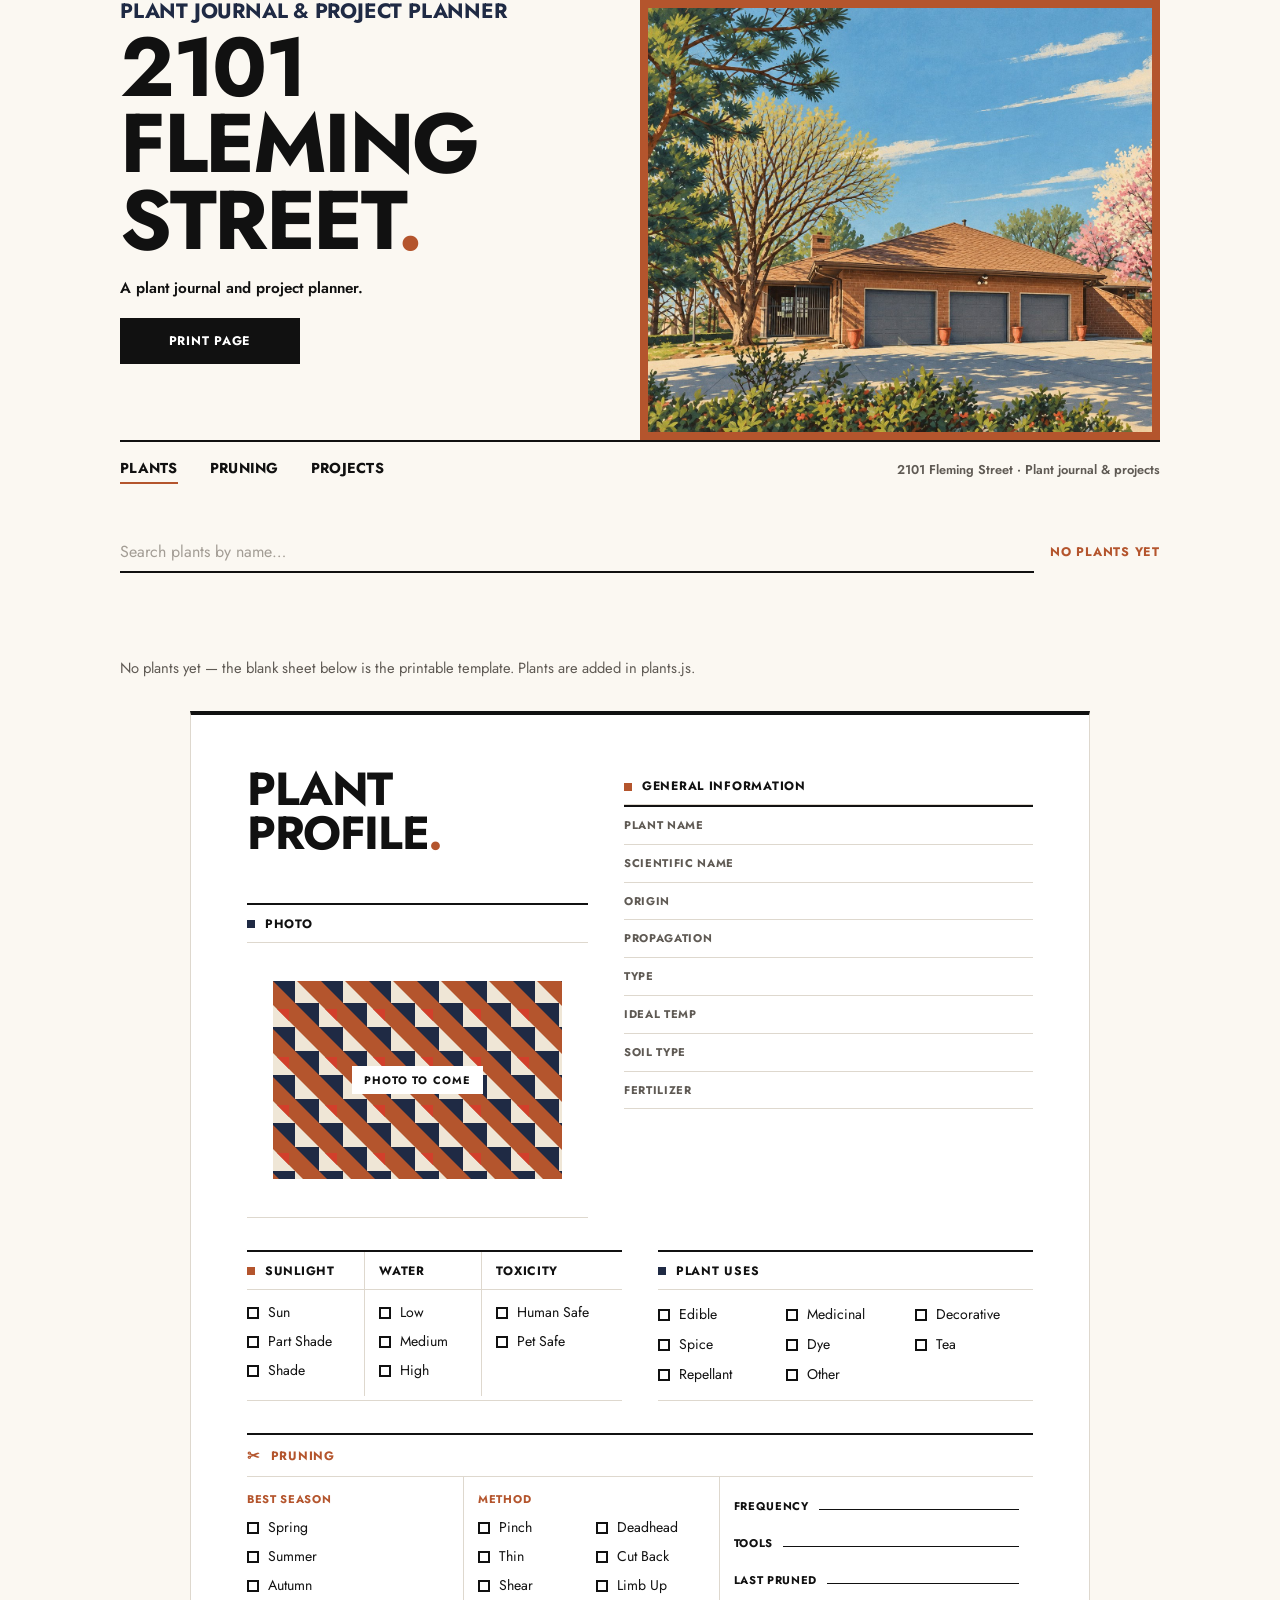
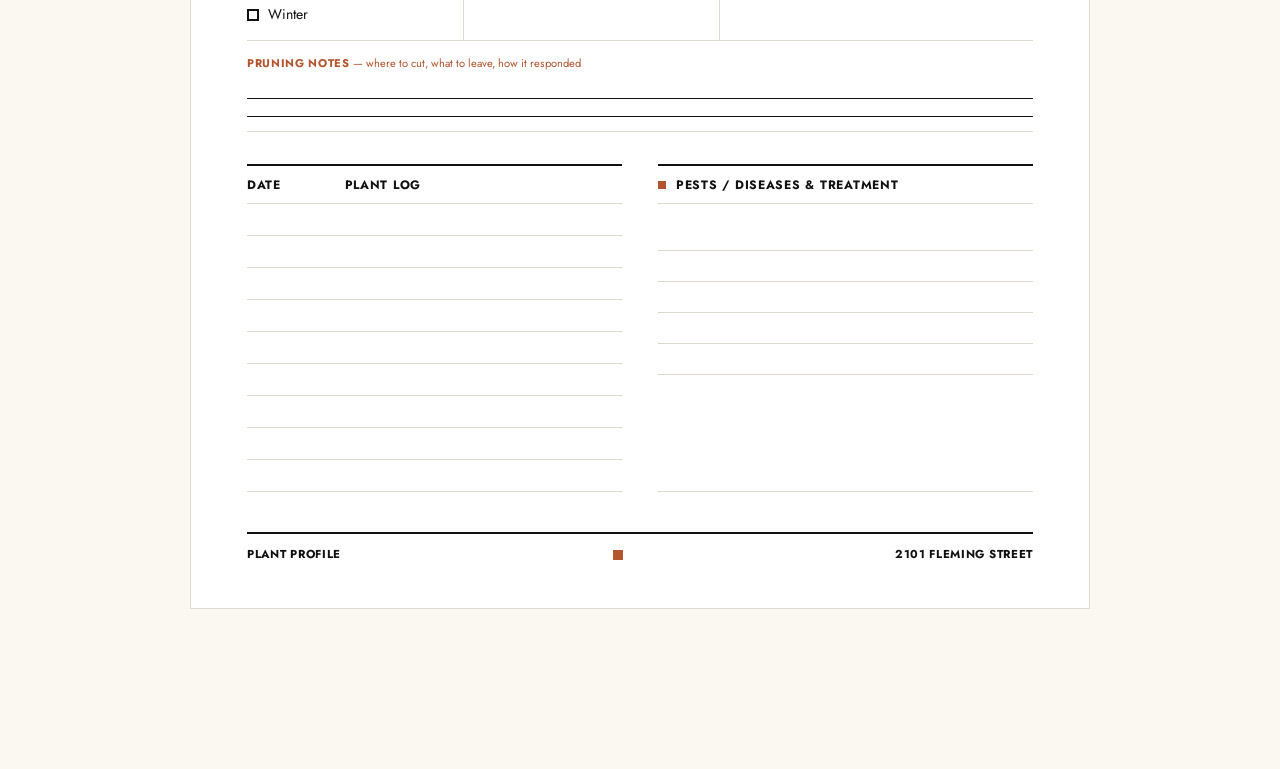
==== commit d65f433d: "Draw the header picture frame with a border and version the asset links A plain border is the most r" ====
--- a/index.html
+++ b/index.html
@@ -7,7 +7,7 @@
 <link rel="icon" href="data:image/svg+xml,<svg xmlns=%22http://www.w3.org/2000/svg%22 viewBox=%220 0 100 100%22><text y=%22.9em%22 font-size=%2290%22>🌿</text></svg>">
 <link rel="preconnect" href="https://fonts.googleapis.com">
 <link rel="stylesheet" href="https://fonts.googleapis.com/css2?family=Jost:ital,wght@0,400;0,500;0,600;0,700;1,400&display=swap">
-<link rel="stylesheet" href="styles.css">
+<link rel="stylesheet" href="styles.css?v=5">
 </head>
 <body>
 <div class="chrome">
@@ -41,8 +41,8 @@
   </section>
 </main>
 
-<script src="site.js"></script>
-<script src="plants.js"></script>
+<script src="site.js?v=5"></script>
+<script src="plants.js?v=5"></script>
 <script>
 (function(){
   "use strict";
--- a/styles.css
+++ b/styles.css
@@ -80,6 +80,7 @@
 header.site > div{ grid-area:copy; align-self:end; }
 header.site > .btn{ grid-area:button; justify-self:start; align-self:start; min-width:180px; text-align:center; }
 header.site{ grid-template-rows:1fr auto 1fr; grid-template-areas:"copy block" "button block" ". block"; }
+header.site::before, header.site::after{ box-sizing:border-box; }
 header.site::before{
   content:"";
   grid-area:block;
@@ -106,7 +107,9 @@
   background-size:cover;
   background-position:center;
   background-repeat:no-repeat;
-  padding:1.5%;
+  background-clip:padding-box;
+  padding:0;
+  border:8px solid var(--terracotta);
 }
 .site-title{
   margin:0;
@@ -748,6 +751,39 @@
 .back-link:hover{ color:var(--terracotta); }
 .not-found{ text-align:center; padding:48px 20px; }
 
+/* ---------- back to top ---------- */
+.to-top{
+  position:fixed;
+  right:20px;
+  bottom:20px;
+  z-index:50;
+  width:48px; height:48px;
+  padding:0;
+  border:2px solid #111111;
+  background:#111111;
+  color:#FFFFFF;
+  font-family:var(--font);
+  font-weight:700;
+  font-size:.62rem;
+  letter-spacing:.06em;
+  text-transform:uppercase;
+  line-height:1.05;
+  display:flex;
+  flex-direction:column;
+  align-items:center;
+  justify-content:center;
+  gap:2px;
+  cursor:pointer;
+  opacity:0;
+  transform:translateY(12px);
+  pointer-events:none;
+  transition:opacity .2s, transform .2s, background .15s;
+}
+.to-top .arrow{ font-size:1.05rem; line-height:1; }
+.to-top.show{ opacity:1; transform:none; pointer-events:auto; }
+.to-top:hover{ background:var(--terracotta); border-color:var(--terracotta); }
+.to-top:focus-visible{ outline:2px solid var(--navy); outline-offset:3px; }
+
 /* ---------- responsive ---------- */
 @media (max-width: 760px){
   header.site{
@@ -755,12 +791,12 @@
     grid-template-rows:auto auto auto;
     grid-template-areas:"block" "copy" "button";
     height:auto;
-    padding-top:0;
+    padding-top:16px;
     padding-bottom:28px;
     row-gap:24px;
   }
-  header.site::before, header.site::after{ height:180px; }
-  header.site.has-cover::after{ padding:6px; }
+  header.site::before, header.site::after{ height:230px; }
+  header.site.has-cover::after{ padding:0; border-width:6px; }
   header.site::after{ padding:28px 14%; }
   header.site > .btn{ margin-bottom:24px; }
   .site-title{ font-size:2.6rem; }
@@ -787,7 +823,7 @@
 @media print{
   body{ background:#fff; padding:0; }
   header.site, nav.site-nav, .toolbar, .index-grid, .project-grid, .empty-note,
-  .btn, .sheet-actions, .photo-hint, .back-link, .local-note{ display:none !important; }
+  .btn, .sheet-actions, .photo-hint, .back-link, .local-note, .to-top{ display:none !important; }
   .sheet{
     border:none;
     border-top:4px solid #111;
